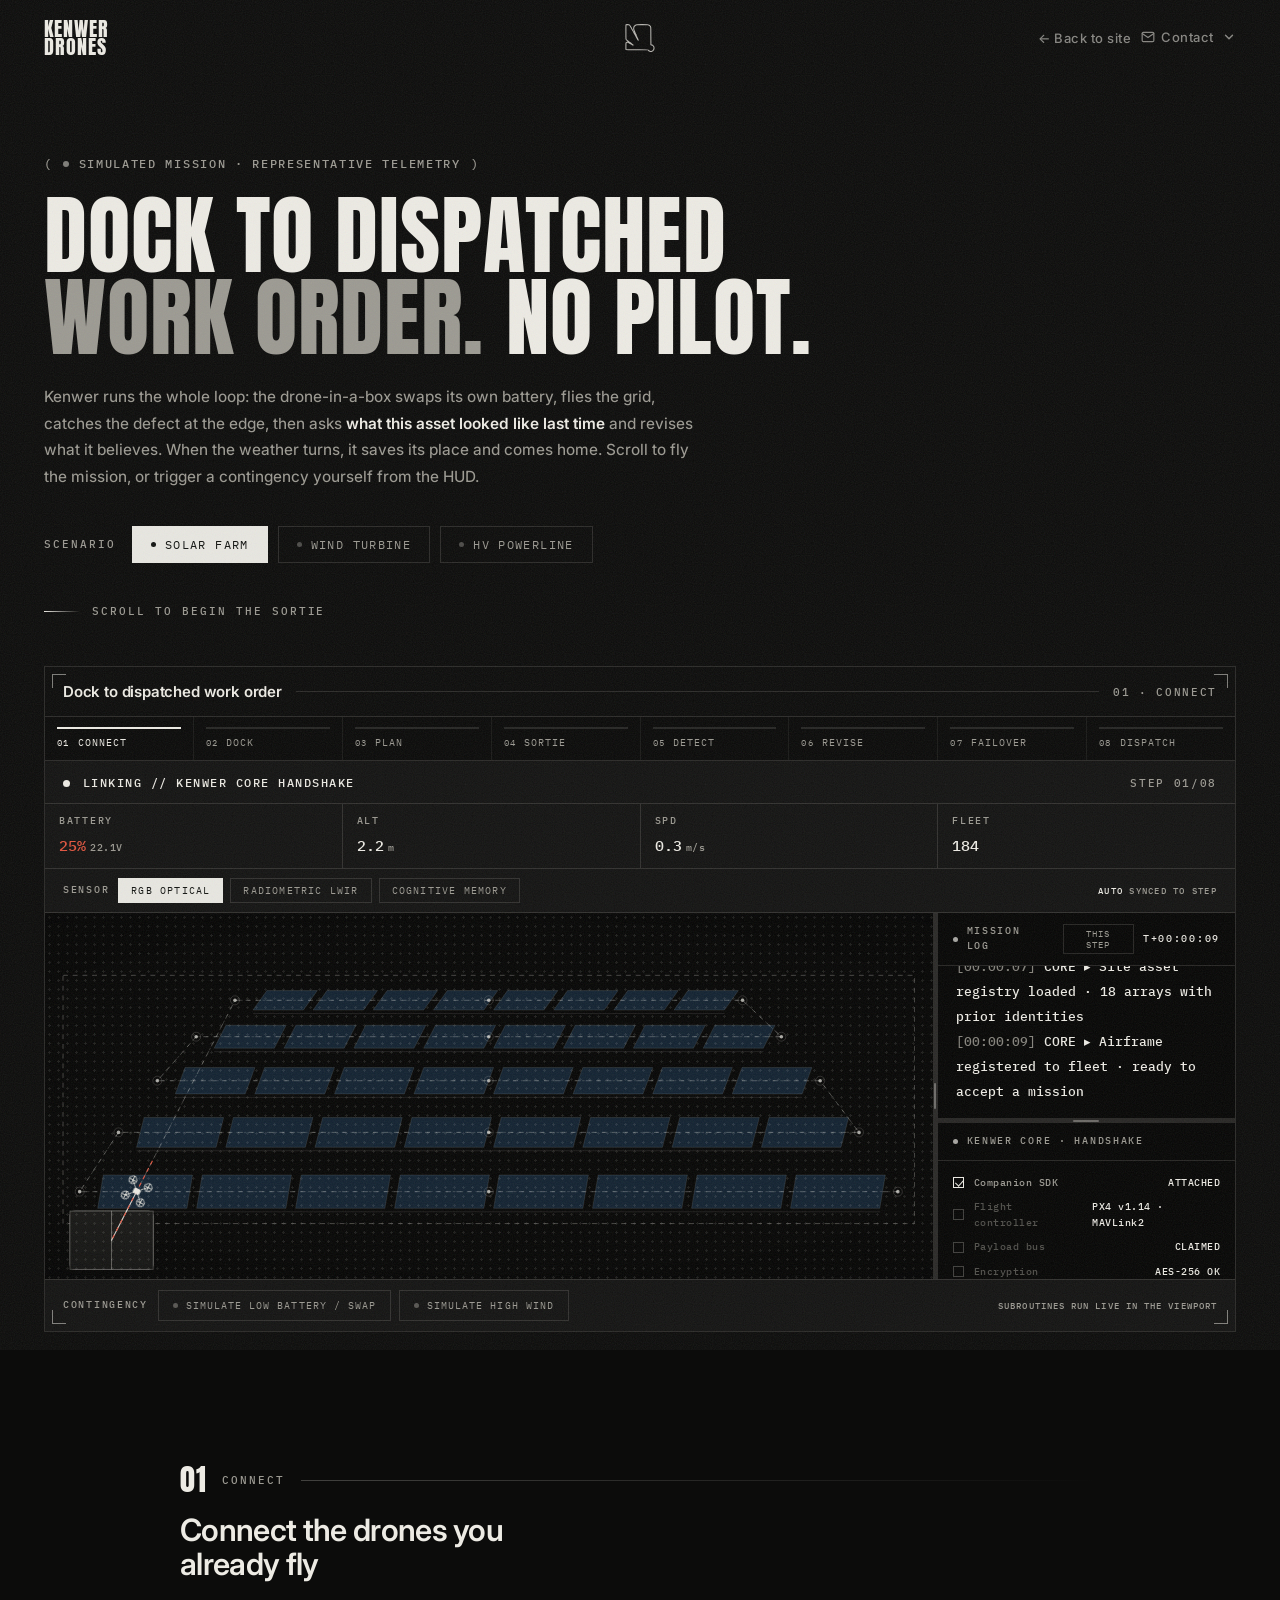
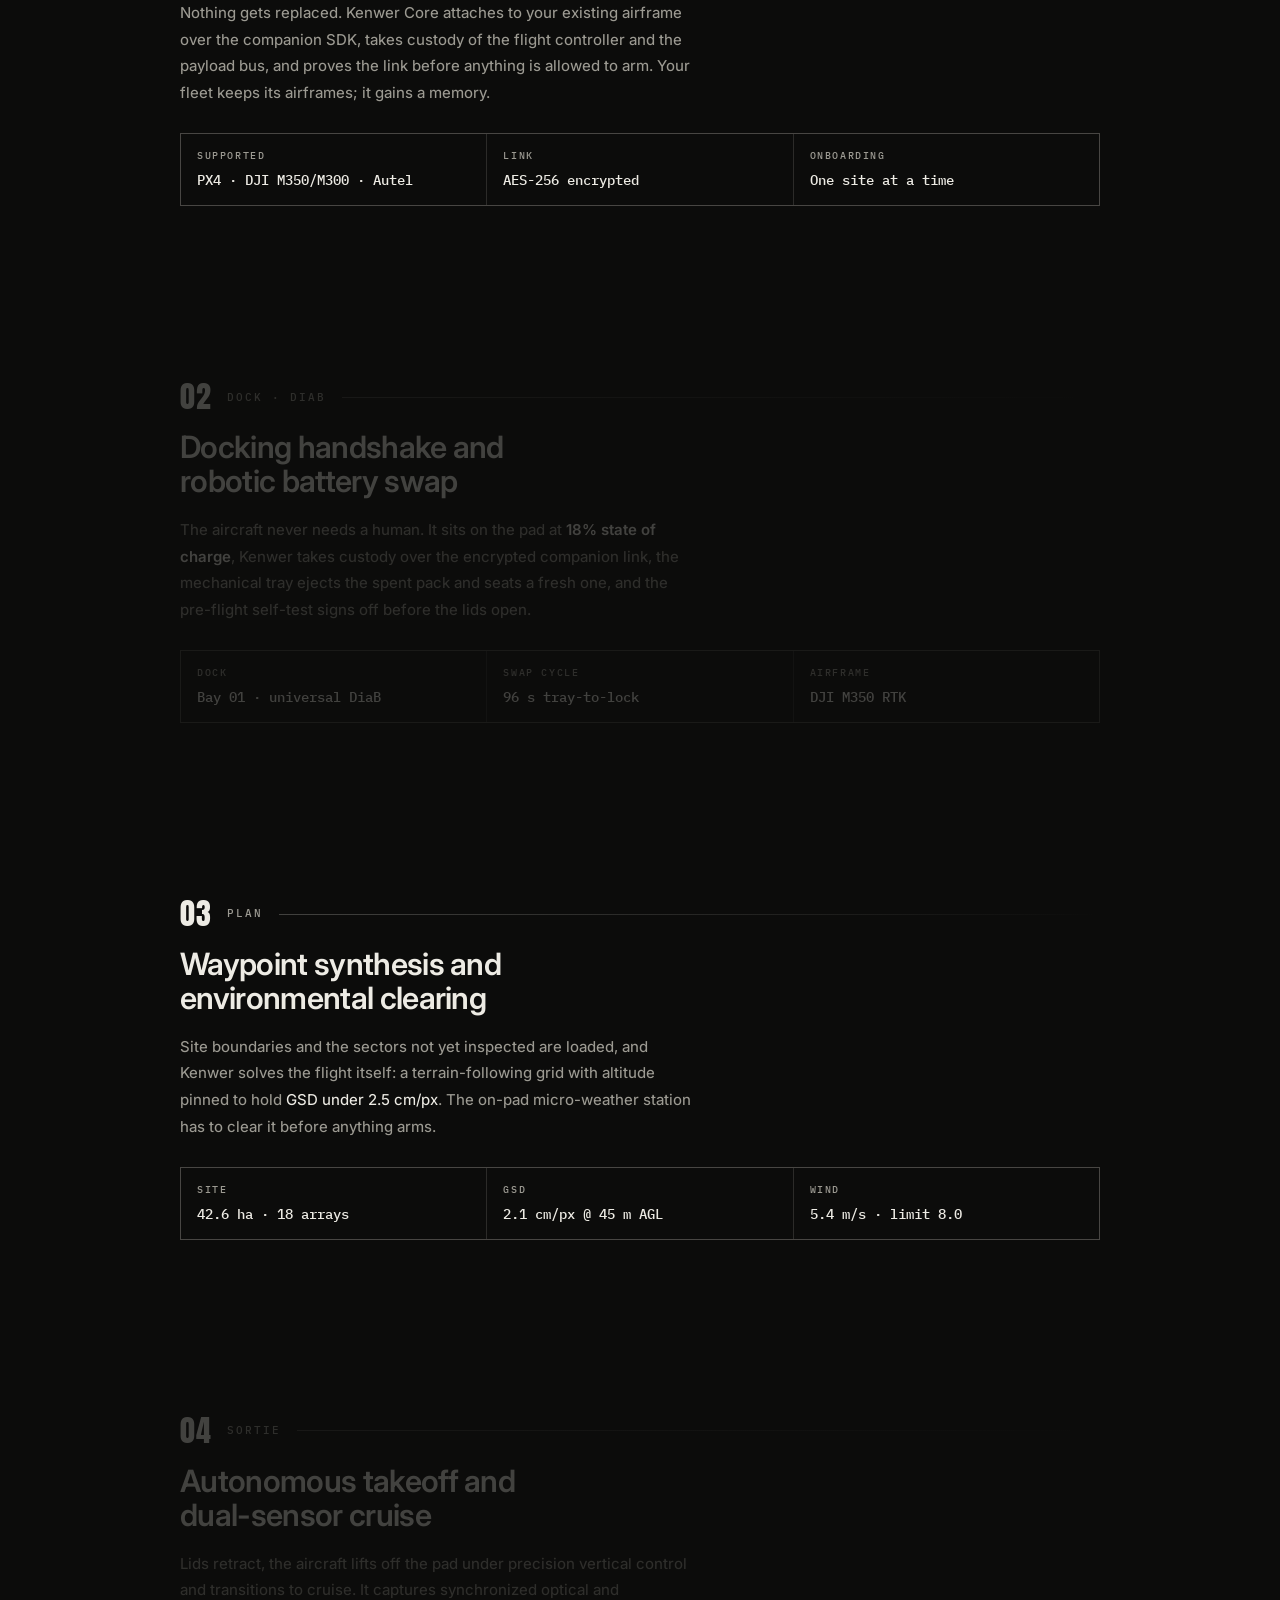
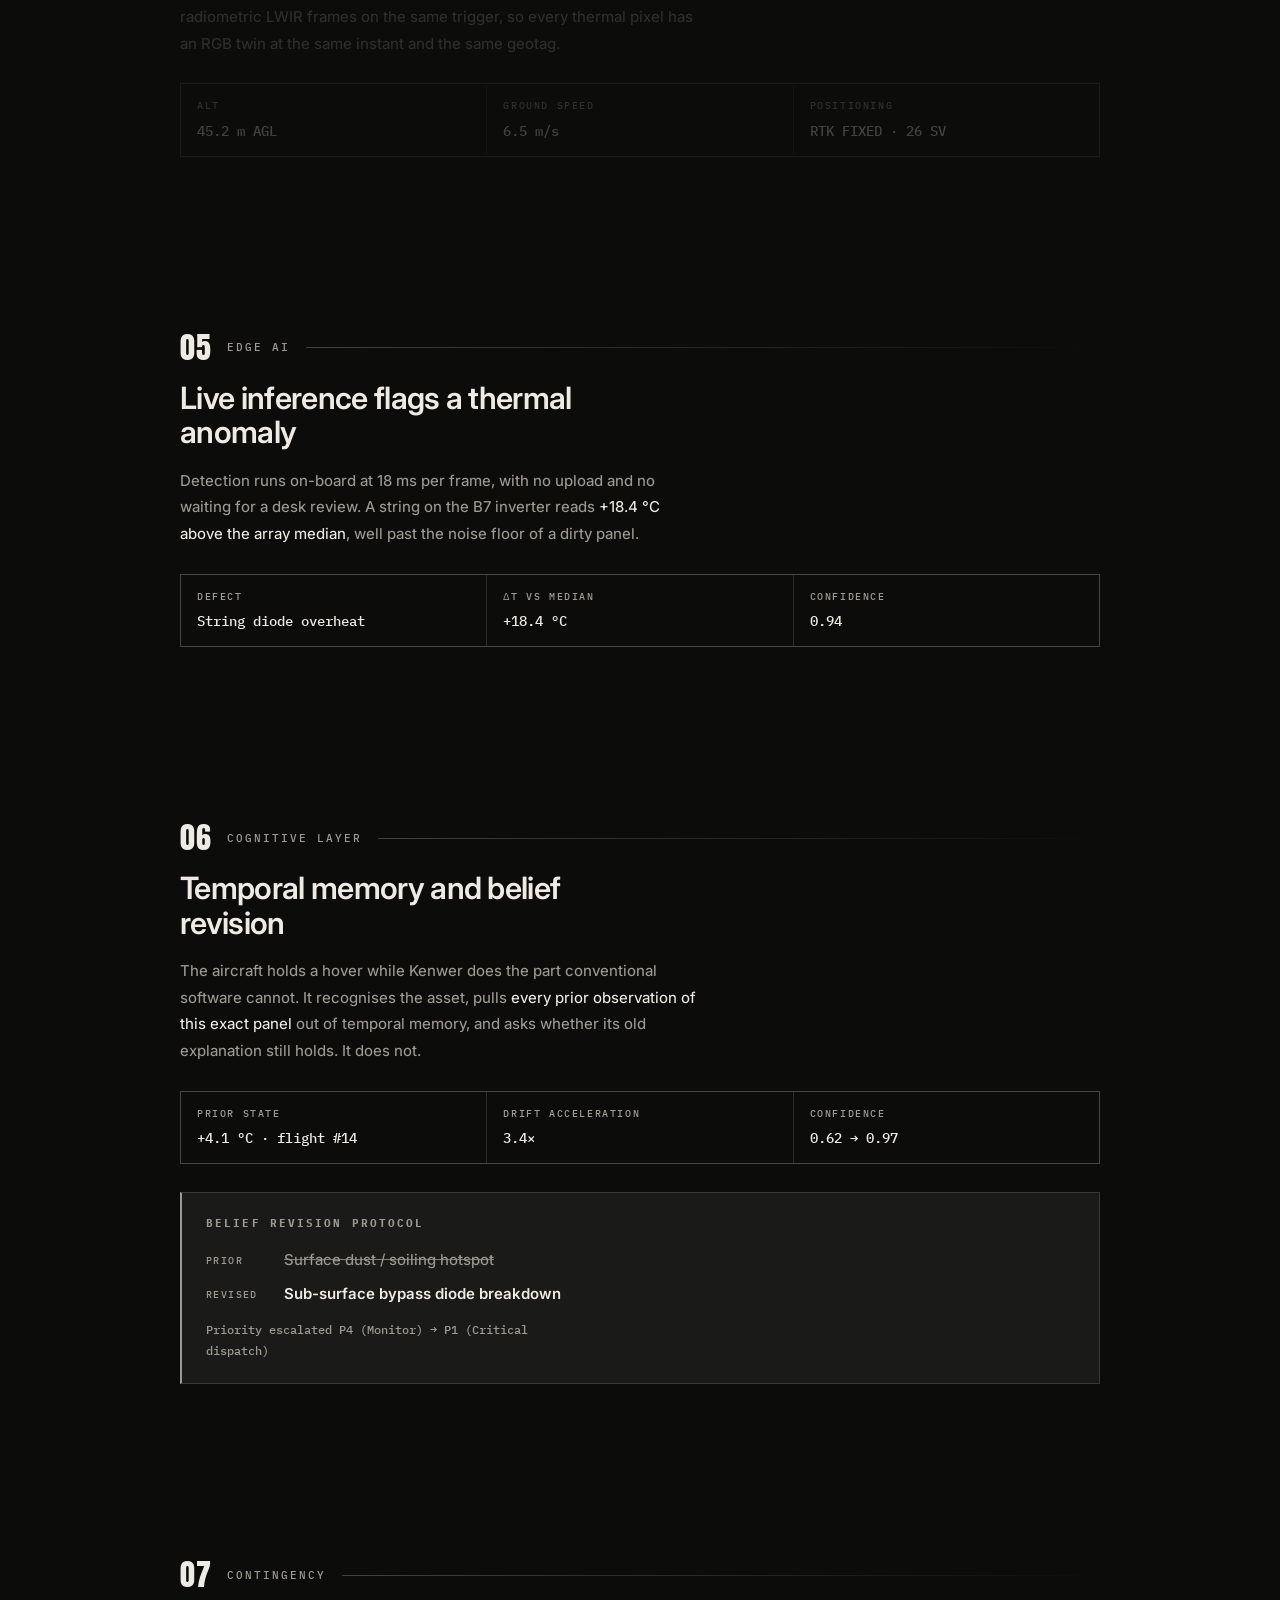
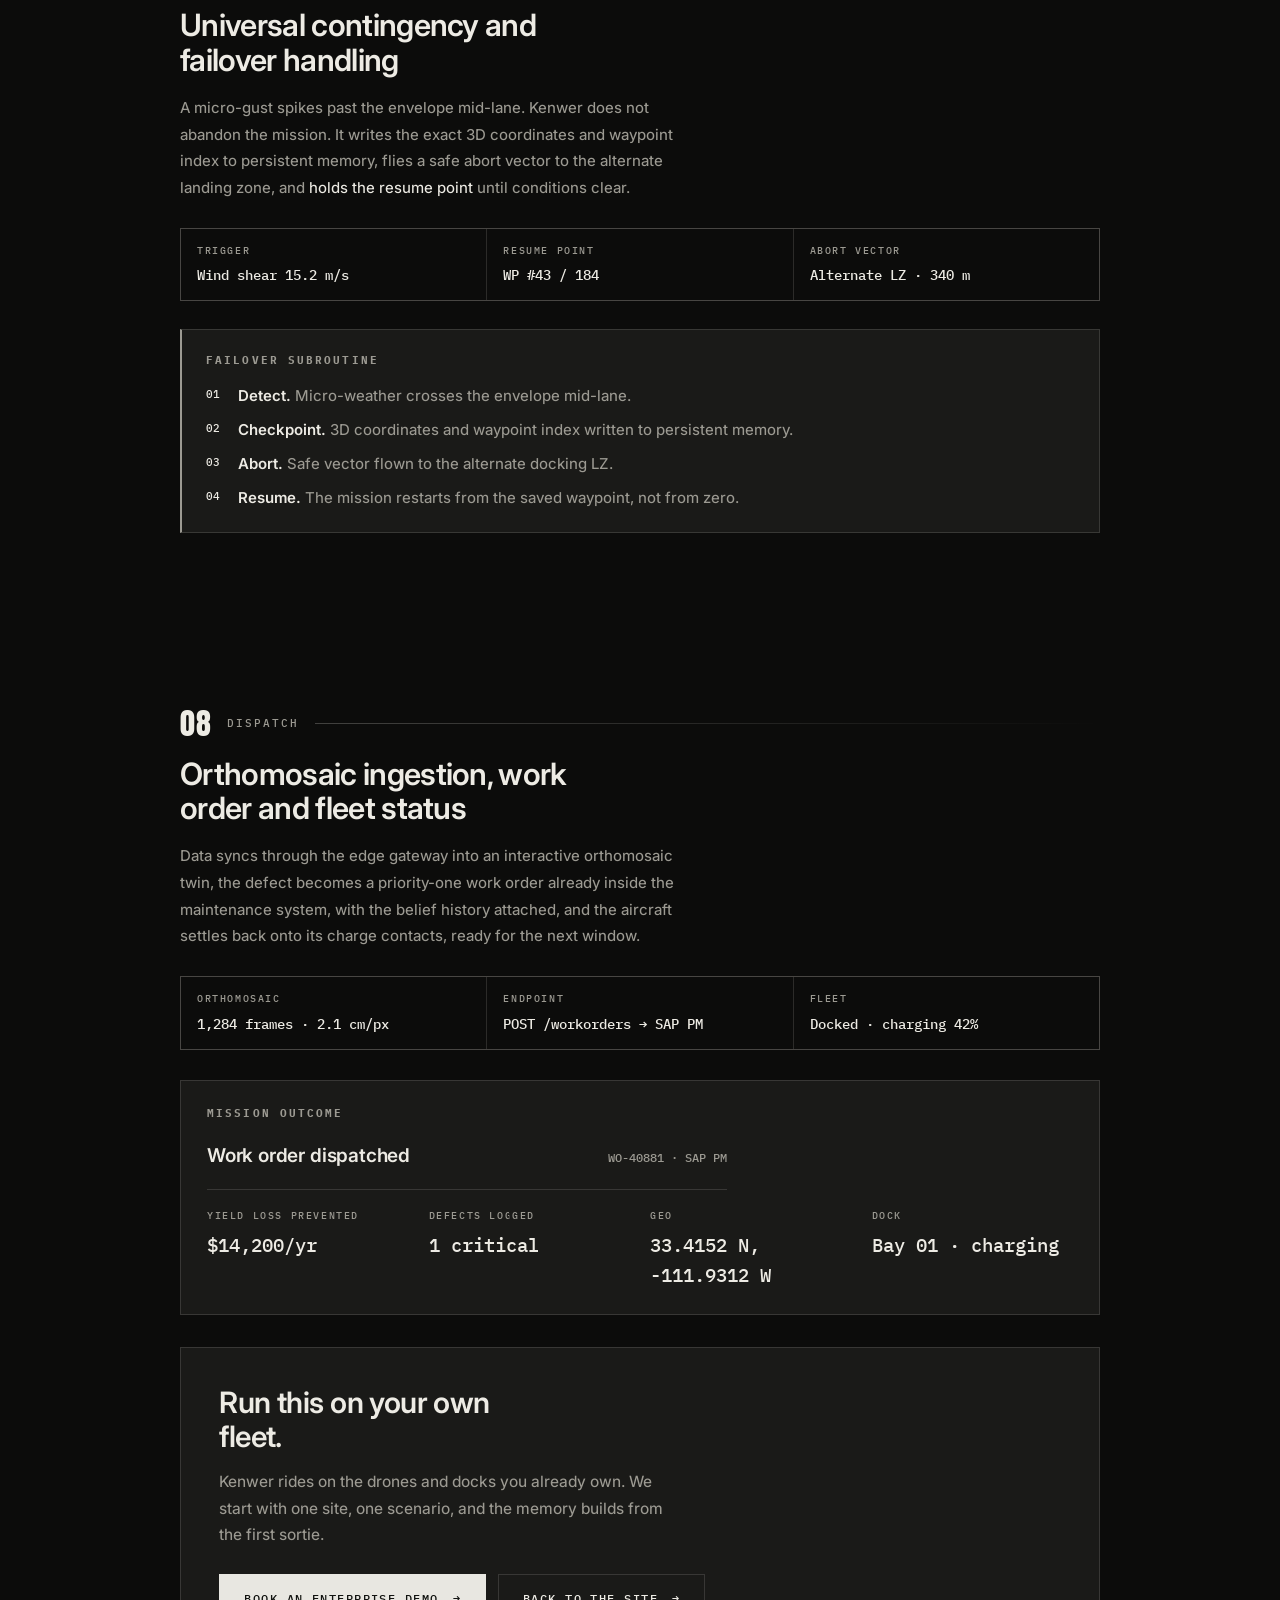
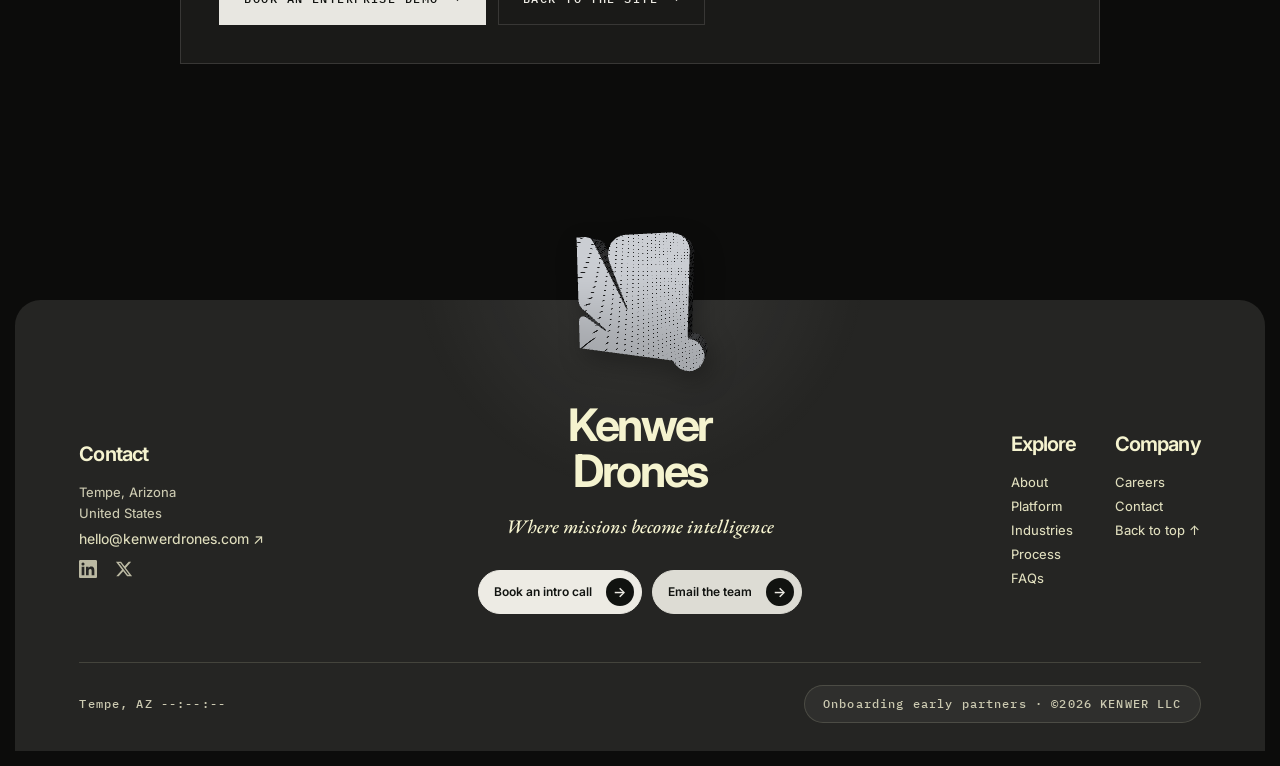
==== mission.html @ 476cf70b "Add scroll-driven mission simulator (v1) Eight-step autonomous lifecycle from drone connection throu" ====
<!DOCTYPE html>
<html lang="en">
<head>
<meta charset="UTF-8">
<meta name="viewport" content="width=device-width, initial-scale=1.0">
<title>Simulated Mission | Kenwer Drones</title>
<meta name="description" content="Fly a full Kenwer mission: drone-in-a-box battery swap, autonomous sortie, edge anomaly detection, belief revision from temporal memory, and contingency divert with mission resume.">
<link rel="canonical" href="https://www.kenwerdrones.com/mission.html">
<link rel="icon" href="/favicon.ico?v=kenwer-black-2" type="image/x-icon">
<link rel="alternate icon" href="/favicon.svg?v=kenwer-black-2" type="image/svg+xml">
<link rel="apple-touch-icon" href="/favicon.png?v=kenwer-black-2">

<meta property="og:type" content="website">
<meta property="og:url" content="https://www.kenwerdrones.com/mission.html">
<meta property="og:title" content="Simulated Mission | Kenwer Drones">
<meta property="og:description" content="Docking station to dispatched work order: a scroll-driven walkthrough of an end-to-end autonomous inspection, including belief revision and contingency failover.">
<meta property="og:image" content="https://www.kenwerdrones.com/kenwer-noir.png">
<meta name="twitter:card" content="summary_large_image">

<link rel="preconnect" href="https://fonts.googleapis.com">
<link rel="preconnect" href="https://fonts.gstatic.com" crossorigin>
<link href="https://fonts.googleapis.com/css2?family=Anton&family=EB+Garamond:wght@400;500;600&family=Inter:wght@400;450;500;600;700&family=IBM+Plex+Mono:wght@400;500&display=swap" rel="stylesheet">
<link rel="stylesheet" href="css/style.css?v=featured-cards-2">
<link rel="stylesheet" href="css/footer-v1.css?v=flight-paths-quad-2">
<link rel="stylesheet" href="css/mission.css?v=sim-10">
</head>
<body class="sim-page">

<div class="grain" aria-hidden="true"></div>

<!-- ================= NAV (same shell as the home page) ================= -->
<nav id="nav">
  <div class="wrap nav-in">
    <a class="brand" href="index.html" aria-label="Kenwer Drones"><span>KENW<span class="o">E</span>R</span><span>Drones</span></a>
    <a class="nav-mark" id="navMark" href="index.html" aria-label="Kenwer">
      <svg viewBox="0 0 200 200"><path d="M 6.4,11.2 C 5.9,11.7 5.9,104.0 6.5,105.2 C 6.7,105.8 6.9,106.5 6.9,106.9 C 6.9,107.8 7.6,109.4 8.5,110.4 C 9.0,110.9 9.3,111.5 9.3,111.6 C 9.3,112.0 14.0,116.7 15.7,117.9 C 16.3,118.4 17.9,119.4 19.1,120.2 C 20.4,121.1 21.8,122.1 22.4,122.6 C 23.3,123.3 23.8,123.7 26.4,125.6 C 26.9,125.9 27.8,126.6 28.5,127.1 C 29.7,128.1 31.4,129.4 32.8,130.4 C 33.3,130.7 34.2,131.4 34.8,131.9 C 37.5,134.0 38.6,134.8 41.0,136.4 C 42.4,137.4 43.8,138.5 44.2,138.9 C 44.5,139.3 45.9,140.3 47.1,141.1 C 48.4,141.9 50.1,143.2 50.9,143.9 C 51.7,144.7 52.8,145.6 53.3,146.0 C 54.3,146.8 54.6,147.3 54.0,147.3 C 53.6,147.3 47.6,144.3 46.7,143.6 C 46.2,143.3 44.1,142.1 41.9,141.0 C 39.8,139.9 37.8,138.8 37.5,138.7 C 37.3,138.4 36.0,137.7 34.7,137.0 C 33.4,136.3 32.2,135.6 31.9,135.4 C 31.7,135.2 29.4,134.0 26.7,132.6 C 24.1,131.3 21.8,130.1 21.6,129.8 C 16.8,125.5 8.6,127.4 6.6,133.3 C 6.0,135.4 5.7,176.9 6.4,177.6 C 6.6,177.8 23.2,177.9 79.0,177.9 C 160.0,177.9 153.4,177.7 154.6,180.1 C 155.7,182.4 162.0,187.5 163.8,187.5 C 164.0,187.5 164.9,187.9 165.8,188.3 C 168.5,189.5 176.2,189.5 178.8,188.3 C 179.8,187.9 180.7,187.5 180.9,187.5 C 181.5,187.5 187.5,183.1 187.5,182.7 C 187.5,182.5 188.0,181.8 188.7,181.1 C 189.4,180.4 189.9,179.7 189.9,179.6 C 189.9,179.4 190.2,178.9 190.5,178.5 C 190.9,178.1 191.8,176.0 192.5,173.7 C 194.6,167.6 194.5,164.2 192.2,159.1 C 191.8,158.3 191.5,157.5 191.5,157.3 C 191.5,157.1 191.2,156.5 190.7,155.9 C 190.3,155.4 189.9,154.8 189.9,154.6 C 189.9,154.4 189.6,154.1 189.3,153.8 C 189.0,153.5 188.6,152.9 188.4,152.4 C 188.2,151.9 187.6,151.2 186.9,150.8 C 186.3,150.4 185.4,149.8 185.0,149.4 C 183.1,147.7 178.6,145.9 175.9,145.9 C 174.1,145.9 173.0,145.6 172.7,144.9 C 172.6,144.7 172.4,119.2 172.3,88.2 C 172.2,42.6 172.1,31.8 171.8,30.8 C 170.7,27.1 170.4,26.1 169.7,24.7 C 169.3,23.9 168.7,22.8 168.3,22.4 C 167.9,21.9 167.5,21.4 167.5,21.2 C 167.5,20.7 163.1,16.3 161.4,15.3 C 159.1,13.7 157.9,13.2 151.5,11.4 C 149.6,10.8 81.7,10.7 80.3,11.3 C 79.8,11.5 78.9,11.7 78.4,11.7 C 76.8,11.7 72.1,13.4 70.3,14.6 C 69.5,15.3 68.2,16.1 67.6,16.6 C 65.8,17.9 64.4,19.2 64.4,19.6 C 64.4,19.8 63.9,20.5 63.3,21.2 C 61.7,22.9 58.8,28.8 58.8,30.3 C 58.8,30.9 58.6,31.8 58.4,32.4 C 57.9,33.7 57.9,40.0 58.4,41.3 C 58.6,41.8 58.8,42.7 58.8,43.4 C 58.8,44.1 59.2,45.2 60.0,46.9 C 60.7,48.3 61.2,49.5 61.2,49.7 C 61.2,49.9 61.6,50.8 62.0,51.7 C 62.5,52.7 62.8,53.6 62.8,53.7 C 62.8,53.9 63.2,54.8 63.6,55.7 C 64.1,56.7 64.4,57.6 64.4,57.7 C 64.4,57.9 65.0,59.1 65.6,60.5 C 66.3,61.9 66.8,63.1 66.8,63.3 C 66.8,63.5 67.4,64.7 68.0,66.1 C 68.7,67.5 69.2,68.7 69.2,68.9 C 69.2,69.0 69.6,69.9 70.0,70.9 C 70.5,71.8 70.8,72.7 70.8,72.9 C 70.8,73.1 71.3,74.3 72.0,75.7 C 72.7,77.1 73.2,78.3 73.2,78.5 C 73.2,78.6 73.6,79.5 74.0,80.5 C 74.5,81.4 74.8,82.3 74.8,82.5 C 74.8,82.6 75.2,83.5 75.6,84.5 C 76.1,85.4 76.4,86.3 76.4,86.5 C 76.4,86.7 76.9,87.9 77.6,89.3 C 78.3,90.6 78.8,91.9 78.8,92.1 C 78.8,92.2 79.3,93.5 80.0,94.9 C 80.7,96.2 81.2,97.5 81.2,97.7 C 81.2,97.8 81.7,99.1 82.4,100.4 C 83.0,101.8 83.7,103.6 84.0,104.5 C 84.3,105.4 85.0,107.2 85.7,108.6 C 86.3,109.9 86.8,111.2 86.8,111.5 C 86.8,111.7 87.1,112.4 87.5,113.2 C 88.2,114.7 88.3,114.8 87.7,114.8 C 87.5,114.8 86.9,113.8 86.2,112.5 C 85.6,111.3 84.9,110.0 84.5,109.6 C 84.2,109.2 83.0,107.2 82.0,105.0 C 80.9,102.9 79.9,101.0 79.7,100.9 C 79.5,100.7 78.8,99.4 78.1,98.1 C 77.4,96.7 76.7,95.4 76.4,95.2 C 76.1,94.9 75.8,94.2 75.6,93.6 C 75.5,93.0 75.2,92.3 74.9,92.1 C 74.7,91.9 74.0,90.6 73.3,89.3 C 72.7,87.9 71.9,86.7 71.7,86.5 C 71.5,86.3 70.4,84.3 69.3,82.1 C 68.2,79.9 67.1,77.9 66.9,77.7 C 66.7,77.5 65.8,75.9 64.9,74.1 C 64.0,72.3 63.1,70.7 62.9,70.5 C 62.7,70.3 61.6,68.3 60.5,66.1 C 59.4,63.9 58.3,61.9 58.1,61.7 C 57.9,61.5 57.2,60.3 56.5,58.9 C 55.9,57.6 55.2,56.3 54.9,56.1 C 54.7,56.0 53.5,53.6 52.1,50.9 C 50.8,48.2 49.5,45.9 49.3,45.7 C 49.1,45.5 48.6,44.6 48.1,43.7 C 47.7,42.8 47.2,41.9 47.0,41.8 C 46.7,41.6 45.5,39.2 44.1,36.5 C 42.8,33.8 41.5,31.5 41.3,31.3 C 41.1,31.1 40.6,30.3 40.2,29.3 C 39.7,28.4 39.2,27.5 39.0,27.3 C 38.7,27.2 38.0,25.9 37.4,24.5 C 36.7,23.2 36.0,21.9 35.8,21.8 C 35.5,21.6 34.8,20.3 34.2,19.0 C 32.3,15.1 29.7,13.0 25.1,11.4 C 23.1,10.7 7.0,10.5 6.4,11.2"/></svg>
    </a>
    <div class="nav-right">
      <a class="contact-nav-link" href="index.html">← Back to site</a>
      <div class="contact-drop" id="contactDrop">
        <button class="contact-nav-link" id="contactToggle" aria-expanded="false" aria-haspopup="true"><svg xmlns="http://www.w3.org/2000/svg" viewBox="0 0 24 24" fill="none" stroke="currentColor" stroke-width="2" stroke-linecap="round" stroke-linejoin="round"><path d="M4 4h16c1.1 0 2 .9 2 2v12c0 1.1-.9 2-2 2H4c-1.1 0-2-.9-2-2V6c0-1.1.9-2 2-2z"/><polyline points="22,6 12,13 2,6"/></svg>Contact<svg class="contact-chevron" xmlns="http://www.w3.org/2000/svg" width="10" height="10" viewBox="0 0 24 24" fill="none" stroke="currentColor" stroke-width="2.5" stroke-linecap="round" stroke-linejoin="round"><polyline points="6 9 12 15 18 9"/></svg></button>
        <div class="contact-menu" id="contactMenu" aria-hidden="true">
          <a href="https://www.linkedin.com/company/kenwer-drones/" target="_blank" rel="noopener"><svg xmlns="http://www.w3.org/2000/svg" width="16" height="16" viewBox="0 0 24 24" fill="currentColor"><path d="M20.447 20.452h-3.554v-5.569c0-1.328-.027-3.037-1.852-3.037-1.853 0-2.136 1.445-2.136 2.939v5.667H9.351V9h3.414v1.561h.046c.477-.9 1.637-1.85 3.37-1.85 3.601 0 4.267 2.37 4.267 5.455v6.286zM5.337 7.433a2.062 2.062 0 01-2.063-2.065 2.064 2.064 0 112.063 2.065zm1.782 13.019H3.555V9h3.564v11.452zM22.225 0H1.771C.792 0 0 .774 0 1.729v20.542C0 23.227.792 24 1.771 24h20.451C23.2 24 24 23.227 24 22.271V1.729C24 .774 23.2 0 22.222 0h.003z"/></svg>LinkedIn</a>
          <a href="https://x.com/KenwerDrones" target="_blank" rel="noopener"><svg xmlns="http://www.w3.org/2000/svg" width="16" height="16" viewBox="0 0 24 24" fill="currentColor"><path d="M18.244 2.25h3.308l-7.227 8.26 8.502 11.24H16.17l-5.214-6.817L4.99 21.75H1.68l7.73-8.835L1.254 2.25H8.08l4.713 6.231zm-1.161 17.52h1.833L7.084 4.126H5.117z"/></svg>X</a>
          <a href="mailto:hello@kenwerdrones.com"><svg xmlns="http://www.w3.org/2000/svg" width="16" height="16" viewBox="0 0 24 24" fill="none" stroke="currentColor" stroke-width="2" stroke-linecap="round" stroke-linejoin="round"><path d="M4 4h16c1.1 0 2 .9 2 2v12c0 1.1-.9 2-2 2H4c-1.1 0-2-.9-2-2V6c0-1.1.9-2 2-2z"/><polyline points="22,6 12,13 2,6"/></svg>Email us</a>
        </div>
      </div>
    </div>
  </div>
</nav>

<main>

  <!-- ================= HERO ================= -->
  <header class="mhero sec-dark" id="top">
    <div class="wrap">
      <p class="plabel"><i aria-hidden="true"></i> Simulated mission · representative telemetry</p>
      <h1 class="disp">Dock to dispatched<br><em>work order.</em> No pilot.</h1>
      <p class="lede">
        Kenwer runs the whole loop: the drone-in-a-box swaps its own battery, flies the grid, catches the
        defect at the edge, then asks <strong>what this asset looked like last time</strong> and revises what
        it believes. When the weather turns, it saves its place and comes home. Scroll to fly the mission,
        or trigger a contingency yourself from the HUD.
      </p>

      <div class="scenarios" role="group" aria-label="Choose an inspection scenario">
        <span class="lbl">Scenario</span>
        <button class="pill" type="button" data-scenario="solar" aria-pressed="true"><i aria-hidden="true"></i>Solar Farm</button>
        <button class="pill" type="button" data-scenario="wind" aria-pressed="false"><i aria-hidden="true"></i>Wind Turbine</button>
        <button class="pill" type="button" data-scenario="powerline" aria-pressed="false"><i aria-hidden="true"></i>HV Powerline</button>
      </div>

      <p class="scroll-cue"><span aria-hidden="true"></span> Scroll to begin the sortie</p>
    </div>
  </header>

  <!-- ================= SIMULATION ================= -->
  <section class="sim sec-dark" id="sim" aria-label="Mission simulation">
    <div class="wrap sim-grid">

      <!-- The simulation window: pinned to the top while the narrative scrolls under it. -->
      <div class="stage">
        <div class="hud" id="hud" data-tone="link">

          <div class="hud-title">
            <span class="ht-name">Dock to dispatched work order</span>
            <span class="ht-sep" aria-hidden="true"></span>
            <span class="ht-step" id="hudStepName">01 · Connect</span>
          </div>

          <span class="bracket tl" aria-hidden="true"></span>
          <span class="bracket tr" aria-hidden="true"></span>
          <span class="bracket bl" aria-hidden="true"></span>
          <span class="bracket br" aria-hidden="true"></span>

          <nav class="spine" id="spine" aria-label="Mission stages"></nav>

          <div class="hud-top">
            <div class="status-row">
              <span class="status-dot" aria-hidden="true"></span>
              <span class="status-txt" id="hudStatus" role="status" aria-live="polite">STANDBY // AWAITING LINK</span>
              <span class="step-count" id="stepCount">STEP 01/08</span>
            </div>

            <dl class="telemetry" id="telemetry">
              <div class="tele" data-cell="batt"><dt>Battery</dt><dd><span data-tele="batt">0</span>%<small data-note="batt">·</small></dd></div>
              <div class="tele"><dt>Alt</dt><dd><span data-tele="alt">0.0</span><small>m</small></dd></div>
              <div class="tele" data-cell="spd"><dt>Spd</dt><dd><span data-tele="spd">0.0</span><small data-note="spd">m/s</small></dd></div>
              <div class="tele" data-slot="a" hidden><dt data-label="a">·</dt><dd><span data-tele="a">·</span></dd></div>
            </dl>

            <div class="sensor-row" role="group" aria-label="Sensor mode">
              <span class="lbl">Sensor</span>
              <button class="mode" type="button" data-mode="rgb" aria-pressed="false">RGB Optical</button>
              <button class="mode" type="button" data-mode="thermal" aria-pressed="false">Radiometric LWIR</button>
              <button class="mode" type="button" data-mode="memory" aria-pressed="false">Cognitive Memory</button>
              <span class="srcstate" id="srcState"><b>AUTO</b> <span id="srcNote">synced to step</span></span>
            </div>
          </div>

          <div class="hud-body">
          <div class="hud-view">
            <div class="scene-wrap" id="sceneWrap">

              <!-- "meet" (not "slice") so the dock pad and the outer array rows
                   are never cropped on wide, short viewports. -->
              <svg class="scene" id="scene" viewBox="0 0 1280 520" preserveAspectRatio="xMidYMid meet" aria-hidden="true">
                <defs>
                  <linearGradient id="sweepGrad" x1="0" y1="0" x2="0" y2="1">
                    <stop offset="0" stop-color="#EDEBE4" stop-opacity="0"/>
                    <stop offset=".5" stop-color="#EDEBE4" stop-opacity=".16"/>
                    <stop offset="1" stop-color="#EDEBE4" stop-opacity="0"/>
                  </linearGradient>
                </defs>
                <!-- geometry, dock, grid, flight and drone layers injected by mission.js -->
              </svg>

              <div class="instruments" aria-hidden="true">
                <svg class="reticle" viewBox="0 0 1280 520" preserveAspectRatio="xMidYMid meet">
                  <line x1="640" y1="236" x2="640" y2="252"/>
                  <line x1="640" y1="268" x2="640" y2="284"/>
                  <line x1="604" y1="260" x2="620" y2="260"/>
                  <line x1="660" y1="260" x2="676" y2="260"/>
                  <circle cx="640" cy="260" r="44"/>
                </svg>

                <div class="horizon">
                  <div class="heading"><div class="heading-tape" id="headingTape"></div></div>
                  <div class="horizon-box">
                    <div class="horizon-ball" id="horizonBall"></div>
                    <span class="fix"></span>
                  </div>
                </div>

                <svg class="radar" viewBox="0 0 100 100">
                  <circle class="rim" cx="50" cy="50" r="47"/>
                  <circle class="ring" cx="50" cy="50" r="32"/>
                  <circle class="ring" cx="50" cy="50" r="17"/>
                  <line class="cross" x1="3" y1="50" x2="97" y2="50"/>
                  <line class="cross" x1="50" y1="3" x2="50" y2="97"/>
                  <g class="sweep-arm">
                    <line x1="50" y1="50" x2="50" y2="3" stroke="#EDEBE4" stroke-width="1" opacity=".55"/>
                  </g>
                  <g id="radarBlips"></g>
                  <circle class="blip self" cx="50" cy="50" r="2.2"/>
                </svg>
              </div>

              <div class="overlays" id="overlays">
                <div class="cog-wash" aria-hidden="true"></div>
                <svg class="memory-link" id="memoryLink" aria-hidden="true"><line x1="0" y1="0" x2="0" y2="0"/></svg>

                <div class="anom ghost" id="anomGhost" aria-hidden="true">
                  <span class="tagline" id="ghostTag">T-30 DAYS</span>
                  <span class="subline" id="ghostSub">archived</span>
                </div>

                <div class="anom" id="anomLive" aria-hidden="true">
                  <span class="tagline" id="liveTag">ANOMALY</span>
                  <span class="subline" id="liveSub">analysing</span>
                </div>

                <div class="card memory-card" id="memoryCard">
                  <h4><i aria-hidden="true"></i> <span id="memTitle">Cognitive Identity · Temporal Memory</span></h4>
                  <div class="mrow past">
                    <div class="k"><span id="memPastK">Prior</span><b id="memPastV">·</b></div>
                    <div class="bar"><i id="memPastBar"></i></div>
                  </div>
                  <div class="mrow crit">
                    <div class="k"><span id="memNowK">Current</span><b id="memNowV">·</b></div>
                    <div class="bar"><i id="memNowBar"></i></div>
                  </div>
                  <div class="mrow">
                    <div class="k"><span>Belief confidence</span><b id="memConfV">·</b></div>
                    <div class="bar"><i id="memConfBar"></i></div>
                  </div>
                </div>

                <div class="card result-card" id="resultCard">
                  <div class="result-head">
                    <h4><i aria-hidden="true"></i> <span id="resultTitle">Work order dispatched</span></h4>
                    <span class="wo" id="resultWO">·</span>
                  </div>
                  <dl class="result-metrics" id="resultMetrics"></dl>
                </div>

                <div class="alert" id="alertBox" role="alert">
                  <h4 id="alertTitle">Contingency</h4>
                  <p id="alertBody">·</p>
                  <p class="resume" id="alertResume">·</p>
                </div>
              </div>
            </div>
          </div>

          <div class="rsz rsz-x" id="rszRail" role="separator" aria-orientation="vertical"
               tabindex="0" aria-label="Resize the mission log and dock panels"></div>

          <aside class="hud-rail" id="hudRail">
            <section class="rail-panel panel-log">
              <header class="rail-head">
                <i aria-hidden="true"></i> Mission log
                <button class="log-filter" type="button" id="logFilter" aria-pressed="false"
                        title="Show only the current step">This step</button>
                <span class="rt" id="termClock">T+00:00:00</span>
              </header>
              <div class="term-body" id="termBody" role="log" aria-live="polite" aria-label="Mission log"></div>
            </section>

            <div class="rsz rsz-y" id="rszLog" role="separator" aria-orientation="horizontal"
                 tabindex="0" aria-label="Resize the mission log"></div>

            <section class="rail-panel panel-dock">
              <header class="rail-head">
                <i aria-hidden="true"></i> <span id="dockTitle">Dock bay</span>
              </header>
              <div class="checks" id="dockChecks"></div>
            </section>
          </aside>
          </div>

          <div class="hud-controls">
            <span class="lbl">Contingency</span>
            <button class="ctl batt" type="button" id="ctlBattery"><i aria-hidden="true"></i>Simulate low battery / swap</button>
            <button class="ctl wind" type="button" id="ctlWind"><i aria-hidden="true"></i>Simulate high wind</button>
            <span class="hint" id="ctlHint">Subroutines run live in the viewport</span>
          </div>

        </div>
      </div>

      <!-- Narrative, below the window. Scrolling this is what drives the simulation. -->
      <div class="narrative" id="narrative">
        <noscript>
          <article class="step is-active">
            <h2>Mission walkthrough</h2>
            <p>
              This simulator runs on JavaScript. The seven-step autonomous lifecycle it animates is:
              <strong>01</strong> docking-station handshake and robotic battery swap;
              <strong>02</strong> waypoint synthesis with micro-weather and airspace clearing;
              <strong>03</strong> precision takeoff and RTK-locked cruise sortie;
              <strong>04</strong> on-board edge inference flagging a thermal anomaly;
              <strong>05</strong> the Cognitive Identity Layer querying temporal memory and revising its
              diagnosis; <strong>06</strong> autonomous contingency handling, a wind-shear divert with the
              resume point written to persistent memory; and <strong>07</strong> orthomosaic ingestion, ERP
              work-order dispatch, and the drone back on charge contacts.
            </p>
          </article>
        </noscript>
      </div>
    </div>
  </section>
</main>

<!-- ================= FOOTER (same as the home page) ================= -->
<footer class="sec-dark footer">
  <div class="footer-panel">
    <div class="footer-flow" id="footerFlow" aria-label="Decorative animated flight path. Click and drag the line to reshape it.">
      <svg viewBox="0 0 1400 110" preserveAspectRatio="none" id="flowSvg">
        <path class="flow-hit" id="fp1-hit" data-path="fp1" tabindex="0" role="slider" aria-label="Drag flight path"></path>
        <path class="flow-path" id="fp1"></path>
        <g class="flow-drone flow-quad" id="fd2" aria-hidden="true">
          <line class="fq-arm" x1="-8" y1="-8" x2="8" y2="8"/>
          <line class="fq-arm" x1="8" y1="-8" x2="-8" y2="8"/>
          <circle class="fq-rotor" cx="-8" cy="-8" r="3"/>
          <circle class="fq-rotor" cx="8" cy="-8" r="3"/>
          <circle class="fq-rotor" cx="-8" cy="8" r="3"/>
          <circle class="fq-rotor" cx="8" cy="8" r="3"/>
          <circle class="fq-hub" r="2.4"/>
        </g>
      </svg>
    </div>

    <div class="footer-emblem">
      <canvas class="footer-model" width="200" height="200" tabindex="0" role="img" aria-label="Interactive 3D Kenwer logo. Drag or use arrow keys to rotate. Space pauses rotation. Escape resets."></canvas>
    </div>

    <div class="footer-center">
      <h2 class="footer-word">Kenwer<br>Drones</h2>
      <p class="footer-tag">Where missions become intelligence</p>
      <div class="footer-cta">
        <a class="foot-pill" href="https://cal.com/kenwer-drones/30min" id="footCallBtn" rel="noopener">Book an intro call <span class="pill-arrow" aria-hidden="true">→</span></a>
        <a class="foot-pill ghost" href="mailto:hello@kenwerdrones.com">Email the team <span class="pill-arrow" aria-hidden="true">→</span></a>
      </div>
    </div>

      <div class="footer-col footer-contact">
        <h3>Contact</h3>
        <p>Tempe, Arizona<br>United States</p>
        <a class="fb-email" href="mailto:hello@kenwerdrones.com">hello@kenwerdrones.com <span aria-hidden="true">↗</span></a>
        <div class="fb-social">
          <a href="https://www.linkedin.com/company/kenwer-drones/" target="_blank" rel="noopener noreferrer" aria-label="Kenwer Drones on LinkedIn">
            <svg xmlns="http://www.w3.org/2000/svg" width="18" height="18" viewBox="0 0 24 24" fill="currentColor"><path d="M20.447 20.452h-3.554v-5.569c0-1.328-.027-3.037-1.852-3.037-1.853 0-2.136 1.445-2.136 2.939v5.667H9.351V9h3.414v1.561h.046c.477-.9 1.637-1.85 3.37-1.85 3.601 0 4.267 2.37 4.267 5.455v6.286zM5.337 7.433a2.062 2.062 0 01-2.063-2.065 2.064 2.064 0 112.063 2.065zm1.782 13.019H3.555V9h3.564v11.452zM22.225 0H1.771C.792 0 0 .774 0 1.729v20.542C0 23.227.792 24 1.771 24h20.451C23.2 24 24 23.227 24 22.271V1.729C24 .774 23.2 0 22.222 0h.003z"/></svg>
          </a>
          <a href="https://x.com/KenwerDrones" target="_blank" rel="noopener noreferrer" aria-label="Kenwer Drones on X (Twitter)">
            <svg xmlns="http://www.w3.org/2000/svg" width="18" height="18" viewBox="0 0 24 24" fill="currentColor"><path d="M18.244 2.25h3.308l-7.227 8.26 8.502 11.24H16.17l-5.214-6.817L4.99 21.75H1.68l7.73-8.835L1.254 2.25H8.08l4.713 6.231zm-1.161 17.52h1.833L7.084 4.126H5.117z"/></svg>
          </a>
        </div>
      </div>

      <div class="footer-nav" role="navigation" aria-label="Footer navigation">
        <div class="footer-col">
          <h3>Explore</h3>
          <a href="index.html#gap">About</a>
          <a href="index.html#platform">Platform</a>
          <a href="index.html#deploy">Industries</a>
          <a href="index.html#journey">Process</a>
          <a href="index.html#faq">FAQs</a>
        </div>
        <div class="footer-col">
          <h3>Company</h3>
          <a href="index.html#careers">Careers</a>
          <a href="mailto:hello@kenwerdrones.com">Contact</a>
          <a href="#top">Back to top ↑</a>
        </div>
      </div>

    <div class="footer-base">
      <span class="foot-status"><span id="clock">Tempe, AZ --:--:--</span> <span class="muted" id="clockDate"></span></span>
      <span class="foot-legal muted">Onboarding early partners · ©2026 KENWER LLC</span>
    </div>
  </div>
</footer>

<script src="js/script.js?v=footer-flow-1"></script>
<script src="js/footer-model-v3.js?v=slow-revolution-1"></script>
<script src="js/mission.js?v=sim-10"></script>
</body>
</html>
---- css/style.css ----
:root{
  --black:#0C0C0B;
  --black-2:#141412;
  --raise:#1A1A18;
  --beige:#E8E7E1;
  --beige-2:#DDDCD4;
  --ink:#111310;
  --line-d:rgba(237,235,228,.14);
  --line-dot-d:rgba(237,235,228,.22);
  --line-l:rgba(17,19,16,.16);
  --tx-d:#EDEBE4;
  --mut-d:#9C9A92;
  --tx-l:#111310;
  --mut-l:#57564F;
  --ease:cubic-bezier(.22,.61,.24,1);

  /* ---- semantic, theme-aware tokens (dark theme = default) ---- */
  --bg:#0C0C0B;          /* page / dark-section background */
  --bg-raise:#1A1A18;    /* raised dark-section background */
  --panel:#E8E7E1;       /* the light "beige" panel/section surface */
  --panel-2:#DDDCD4;
  --on-bg:#EDEBE4;       /* text on --bg */
  --on-bg-mut:#9C9A92;
  --on-panel:#111310;    /* text on --panel */
  --on-panel-mut:#57564F;
  --line:rgba(237,235,228,.14);
  --line-dot:rgba(237,235,228,.22);
  --line-on-panel:rgba(17,19,16,.16);
  --ink-rgb:237,235,228; /* particle / canvas ink (light on dark) */
  --hero-vignette:var(--hero-vignette);
  color-scheme:dark;
}
/* legacy token names resolve through the semantic layer so existing
   references (var(--black), var(--tx-d), etc.) all work */
:root{
  --black:var(--bg);
  --raise:var(--bg-raise);
  --beige:var(--panel);
  --beige-2:var(--panel-2);
  --ink:var(--on-panel);
  --tx-d:var(--on-bg);
  --mut-d:var(--on-bg-mut);
  --tx-l:var(--on-panel);
  --mut-l:var(--on-panel-mut);
  --line-d:var(--line);
  --line-dot-d:var(--line-dot);
  --line-l:var(--line-on-panel);
}
*{margin:0;padding:0;box-sizing:border-box}
html{scroll-behavior:smooth}
body{
  background:var(--black);color:var(--tx-d);
  font-family:'Inter',-apple-system,sans-serif;font-weight:450;line-height:1.55;
  -webkit-font-smoothing:antialiased;overflow-x:hidden;
}
::selection{background:rgba(237,235,228,.25)}
a{color:inherit;text-decoration:none}
button{font-family:inherit;cursor:pointer;background:none;border:0;color:inherit;font-size:inherit}
:focus-visible{outline:2px solid currentColor;outline-offset:3px}
.wrap{max-width:1420px;margin:0 auto;padding:0 44px}
@media(max-width:700px){.wrap{padding:0 20px}}
.disp{font-family:'Anton','Arial Narrow','Impact','Helvetica Neue',sans-serif;font-weight:400;text-transform:uppercase;letter-spacing:.012em;line-height:.94;font-stretch:condensed}
html.fontfallback .disp{font-family:-apple-system,BlinkMacSystemFont,'Helvetica Neue',Arial,sans-serif;font-weight:800;letter-spacing:-.035em}
.mono{font-family:'IBM Plex Mono',monospace;letter-spacing:.08em}
.plabel{font-family:'IBM Plex Mono',monospace;font-size:12px;letter-spacing:.14em;text-transform:uppercase}
.plabel::before{content:"( "}.plabel::after{content:" )"}
.dot-label{display:flex;align-items:center;gap:12px;font-size:17px;font-weight:500}
.dot-label i{width:11px;height:11px;border-radius:50%;background:currentColor;opacity:.55;flex:0 0 auto}

/* ---------- grain ---------- */
.grain{
  position:fixed;inset:-50%;width:200%;height:200%;pointer-events:none;z-index:210;opacity:.09;
  background-image:url("data:image/svg+xml,%3Csvg xmlns='http://www.w3.org/2000/svg' width='240' height='240'%3E%3Cfilter id='n'%3E%3CfeTurbulence type='fractalNoise' baseFrequency='0.9' numOctaves='2' stitchTiles='stitch'/%3E%3C/filter%3E%3Crect width='100%25' height='100%25' filter='url(%23n)'/%3E%3C/svg%3E");
  animation:grain 7s steps(8) infinite;
}
@keyframes grain{
  0%,100%{transform:translate(0,0)}12%{transform:translate(-2%,1%)}25%{transform:translate(1%,-2%)}
  37%{transform:translate(-1%,2%)}50%{transform:translate(2%,1%)}62%{transform:translate(-2%,-1%)}
  75%{transform:translate(1%,2%)}87%{transform:translate(2%,-2%)}
}

/* ---------- reveal ---------- */
.rv{opacity:0;transform:translateY(20px);transition:opacity .9s var(--ease),transform .9s var(--ease)}
.rv.in{opacity:1;transform:none}
.rv-d1{transition-delay:.08s}.rv-d2{transition-delay:.16s}.rv-d3{transition-delay:.24s}
.split-line{display:block;overflow:hidden}
.split-line span{display:block;transform:translateY(110%);transition:transform 1.1s var(--ease)}
.split-in .split-line span{transform:none}
.split-line:nth-child(2) span{transition-delay:.1s}
.split-line:nth-child(3) span{transition-delay:.2s}

/* ---------- nav ---------- */
nav{
  position:fixed;inset:0 0 auto 0;z-index:120;mix-blend-mode:normal;
  color:var(--tx-d);                                   /* light lettering over dark sections */
  transition:background .5s,color .45s var(--ease);
}
nav.ink{color:var(--tx-l)}                             /* dark lettering over light sections */
nav.scrolled{background:var(--hero-vignette);backdrop-filter:blur(10px);-webkit-backdrop-filter:blur(10px)}
nav.ink.scrolled{background:linear-gradient(180deg,rgba(232,231,225,.94),rgba(232,231,225,0))}
html:has(.menu-ov.open) nav{color:var(--tx-d)}         /* menu overlay is dark → stay light */
.nav-in{display:flex;align-items:center;justify-content:space-between;height:76px;gap:20px}
.brand{font-family:'Anton',sans-serif;font-size:20px;letter-spacing:.05em;text-transform:uppercase;color:currentColor;transition:color .45s var(--ease);
  display:inline-flex;flex-direction:column;line-height:.9}
.brand>span{display:block}
.brand .o{display:inline-block}
.nav-mark{
  position:absolute;left:50%;top:50%;transform:translate(-50%,-50%);
  width:30px;height:30px;opacity:.85;transition:opacity .4s,transform .4s var(--ease);
}
.nav-mark svg{width:100%;height:100%;display:block}
.nav-mark path{
  fill:currentColor;fill-opacity:0;                    /* outline state */
  stroke:currentColor;stroke-width:7;stroke-opacity:.9;
  transition:fill-opacity .55s var(--ease),stroke-opacity .55s var(--ease),fill .45s var(--ease),stroke .45s var(--ease);
}
.nav-mark.filled path{fill-opacity:1;stroke-opacity:0} /* docked: complete white */
.nav-mark:hover{opacity:1;transform:translate(-50%,-50%) scale(1.08)}
.nav-mark.pulse{animation:markPulse .9s var(--ease)}
@keyframes markPulse{0%{opacity:.85;transform:translate(-50%,-50%) scale(1)}35%{opacity:1;transform:translate(-50%,-50%) scale(1.22)}100%{opacity:.85;transform:translate(-50%,-50%) scale(1)}}
.nav-in{position:relative}
.menu-btn{
  cursor:pointer;background:none;border:0;padding:10px 2px;
  display:flex;flex-direction:column;gap:6px;align-items:flex-end;
}
.menu-btn span{display:block;width:30px;height:2px;background:currentColor;transition:width .35s var(--ease),background-color .45s var(--ease)}
.menu-btn:hover span:nth-child(2){width:22px}
.menu-ov{
  position:fixed;inset:0;z-index:200;background:rgba(10,10,9,.96);
  backdrop-filter:blur(20px);-webkit-backdrop-filter:blur(20px);
  opacity:0;visibility:hidden;transition:opacity .5s var(--ease),visibility 0s .5s;
}
.menu-ov.open{opacity:1;visibility:visible;transition:opacity .5s var(--ease),visibility 0s}
.menu-in{padding-top:24px;height:100%;display:flex;flex-direction:column}
.menu-head{display:flex;justify-content:flex-end;align-items:center;height:76px}
.menu-links{display:flex;flex-direction:column;margin:auto 0 0;max-width:640px}
.menu-links a{
  font-family:'Inter',sans-serif;text-transform:none;letter-spacing:-.02em;font-weight:500;
  font-size:clamp(30px,4.4vw,54px);line-height:1;color:var(--mut-d);
  display:flex;align-items:baseline;gap:clamp(18px,2.4vw,40px);
  padding:clamp(16px,2.3vh,26px) 4px;
  border-top:1px solid rgba(237,235,228,.10);
  transition:color .4s var(--ease),padding-left .4s var(--ease),border-color .4s var(--ease);
  transform:translateY(16px);opacity:0;
}
.menu-links a:last-child{border-bottom:1px solid rgba(237,235,228,.10)}
.menu-ov.open .menu-links a{transform:none;opacity:1}
.menu-ov.open .menu-links a:nth-child(1){transition-delay:.05s}
.menu-ov.open .menu-links a:nth-child(2){transition-delay:.10s}
.menu-ov.open .menu-links a:nth-child(3){transition-delay:.15s}
.menu-ov.open .menu-links a:nth-child(4){transition-delay:.20s}
.menu-ov.open .menu-links a:nth-child(5){transition-delay:.25s}
.menu-ov.open .menu-links a:nth-child(6){transition-delay:.30s}
.menu-ov.open .menu-links a:nth-child(7){transition-delay:.35s}
.menu-links a:hover{color:var(--tx-d);padding-left:22px;border-color:rgba(237,235,228,.28)}
.menu-links a em{
  font-family:'IBM Plex Mono',monospace;font-style:normal;
  font-size:clamp(11px,.9vw,13px);letter-spacing:.18em;color:var(--mut-d);
  min-width:2.4em;align-self:center;opacity:.65;
}
.menu-links a:hover em{opacity:1;color:var(--tx-d)}
.menu-foot{
  display:flex;justify-content:space-between;align-items:center;gap:20px;flex-wrap:wrap;
  padding:26px 4px;font-family:'IBM Plex Mono',monospace;font-size:11px;letter-spacing:.14em;
  text-transform:uppercase;color:var(--mut-d);
}
.menu-foot a{color:var(--mut-d);transition:color .35s var(--ease)}
.menu-foot a:hover{color:var(--tx-d)}
@media(max-width:640px){.menu-foot{justify-content:flex-start;gap:8px;flex-direction:column;align-items:flex-start}}
.nav-right{display:flex;align-items:center;gap:10px}
.mute{
  width:38px;height:38px;flex:0 0 auto;background:var(--raise);
  border:1px solid var(--line-d);display:grid;place-items:center;color:var(--tx-d);
  transition:border-color .3s,transform .35s var(--ease);
}
.mute:hover{border-color:var(--mut-d);transform:translateY(-1px)}
.mute svg{width:17px;height:17px;display:block}
.btn-box{
  display:inline-flex;align-items:center;gap:12px;
  background:var(--beige);color:var(--ink);
  font-weight:500;font-size:14.5px;padding:8px 6px 8px 16px;
  transition:transform .4s var(--ease),background .3s;
}
.btn-box .sq{
  width:26px;height:26px;background:var(--ink);color:var(--beige);
  display:grid;place-items:center;font-size:13px;
  transition:transform .4s var(--ease);
}
.btn-box:hover{transform:translateY(-2px)}
.btn-box:hover .sq{transform:rotate(45deg)}

/* ---------- theme sections ---------- */
.sec-dark{background:var(--black);color:var(--tx-d)}
.sec-raise{background:var(--raise);color:var(--tx-d)}
.sec-light{background:var(--beige);color:var(--tx-l)}

/* ---------- hero ---------- */
.hero{position:relative;isolation:isolate;min-height:100svh;display:flex;flex-direction:column;justify-content:center;overflow:hidden;padding-top:96px}
/* the image now carries the brain→drone story; the drawn layers stand down (restorable) */
.hero .hbrain,.hero .hdrone{display:none}
/* ---------- hero background: giant brain → module install loop ---------- */
.hbrain{position:absolute;inset:0;width:100%;height:100%;pointer-events:none;z-index:0}
.hb-g{animation:hbBreath 8s ease-in-out infinite;transform-origin:430px 400px}
@keyframes hbBreath{0%,100%{transform:scale(1)}50%{transform:scale(1.02)}}
.hb-line{stroke:var(--tx-d);stroke-linecap:round;stroke-linejoin:round}
.hb-line.giant{stroke-width:2.6;opacity:.16}
.hb-line.giant.dim{stroke-width:1.6;opacity:.1}
.hb-syn{fill:var(--tx-d);opacity:.12;animation:hbSyn 3s ease-in-out infinite}
.hb-syn.s2{animation-delay:.6s}.hb-syn.s3{animation-delay:1.2s}
.hb-syn.s4{animation-delay:1.8s}.hb-syn.s5{animation-delay:2.4s}
@keyframes hbSyn{0%,100%{opacity:.1}50%{opacity:.55}}
.hb-label{font-family:'IBM Plex Mono',monospace;font-size:13px;letter-spacing:.18em;fill:var(--tx-d);opacity:.5}
.hb-label.mid{font-size:11px;opacity:.45}
.hb-socket{stroke:var(--tx-d);stroke-width:1.6;stroke-dasharray:5 6;opacity:.4}
.hb-uplink{stroke:var(--tx-d);stroke-width:1.2;opacity:.3;stroke-dasharray:2 10;animation:hbMarch 1.5s linear infinite}
@keyframes hbMarch{to{stroke-dashoffset:-24}}
.hb-line.mod{stroke-width:2.4;opacity:.85}
.hb-line.mod.fold{stroke-width:2;opacity:.7}
.hb-line.mod.pin{stroke-width:2;opacity:.6}
.hb-mod-inner{animation:hbModSpin 7s ease-in-out infinite}
@keyframes hbModSpin{0%,20%{transform:rotate(-6deg) scale(.94)}40%{transform:rotate(4deg) scale(1)}60%,100%{transform:rotate(10deg) scale(1)}}
.hb-ringburst{stroke:var(--tx-d);stroke-width:1.6;fill:none}
@media(max-width:900px){.hbrain{opacity:.5}}
@media(prefers-reduced-motion:reduce){
  .hb-g,.hb-syn,.hb-uplink,.hb-mod-inner{animation:none}
  .hb-module,.hb-dock{display:none}
}
/* ---------- hero drone: blueprint quadcopter ---------- */
.hdrone{
  position:absolute;right:clamp(10px,5vw,90px);top:clamp(64px,11vh,130px);
  width:clamp(260px,30vw,480px);pointer-events:none;z-index:1;
  opacity:.5;transform:rotate(-8deg);
}
.hd-bob{animation:hdBob 6.5s ease-in-out infinite}
@keyframes hdBob{
  0%,100%{transform:translateY(0) rotate(0deg)}
  50%{transform:translateY(-14px) rotate(1.2deg)}
}
.hdrone svg{width:100%;height:auto;display:block}
.hd-line{stroke:var(--tx-d);stroke-width:2;fill:none;stroke-linecap:round;stroke-linejoin:round}
.hd-line.disc{stroke-width:1.4;stroke-dasharray:3 9;opacity:.65;animation:hdDisc 5s linear infinite;transform-box:fill-box;transform-origin:center}
@keyframes hdDisc{to{transform:rotate(360deg)}}
.hd-fill{fill:var(--tx-d)}
.rotor .blades{stroke:var(--tx-d);stroke-width:2.4;stroke-linecap:round;opacity:.8;
  transform-origin:var(--hx) var(--hy);animation:hdSpin .38s linear infinite}
@keyframes hdSpin{to{transform:rotate(180deg)}}
.hd-core{fill:var(--tx-d);animation:hdCore 3s var(--ease) infinite}
@keyframes hdCore{0%,100%{opacity:1}50%{opacity:.55}}
.hd-rings .ring{stroke:var(--tx-d);fill:none;stroke-width:1.3;opacity:0;
  transform-box:fill-box;transform-origin:center;animation:hdRing 3s linear infinite}
.hd-rings .r2{animation-delay:1s}
.hd-rings .r3{animation-delay:2s}
@keyframes hdRing{0%{transform:scale(1);opacity:.55}80%{opacity:0}100%{transform:scale(4.4);opacity:0}}
.hd-callout .co{stroke-width:1.2;opacity:.7}
.hd-dot{fill:var(--tx-d);animation:hdCore 1.6s var(--ease) infinite}
.hd-label{font-family:'IBM Plex Mono',monospace;font-size:11.5px;letter-spacing:.12em;fill:var(--tx-d)}
.hd-label.dim{opacity:.55;font-size:10px}
@media(max-width:900px){.hdrone{right:-6vw;top:70px;width:230px;opacity:.28}}
@media(prefers-reduced-motion:reduce){
  .hd-bob,.hd-line.disc,.rotor .blades,.hd-core,.hd-rings .ring,.hd-dot{animation:none}
  .hd-rings{display:none}
}
.hero::before{content:"";position:absolute;inset:0;z-index:1;pointer-events:none;
  background-image:radial-gradient(circle,rgba(237,235,228,.14) 0 .55px,transparent .7px);
  background-size:5px 5px;opacity:.52;
  -webkit-mask-image:linear-gradient(180deg,transparent 0%,#000 12%,#000 78%,transparent 100%);
  mask-image:linear-gradient(180deg,transparent 0%,#000 12%,#000 78%,transparent 100%);
}
.hero::after{content:"";position:absolute;inset:0;z-index:1;background:radial-gradient(90% 70% at 50% 40%,transparent 40%,var(--hero-vignette) 100%);pointer-events:none}
.hero-in{position:relative;z-index:2}
.hero-h{font-size:clamp(44px,min(10.5vw,18vh),164px);color:var(--tx-d);text-align:left;width:fit-content;margin-inline:auto}
.hero-h .eyebrow{text-align:left;padding-left:.03em}
.hero-h .w1{font:inherit;font-weight:inherit}
.hero-h .eyebrow span{
  font-family:'Inter',-apple-system,sans-serif;font-weight:500;text-transform:none;
  font-size:clamp(18px,min(3.4vw,6vh),54px);letter-spacing:-.01em;line-height:1.1;
  padding-block:.06em;
  margin-bottom:.08em;
}
.hero-h .mini{
  font-family:'Inter',-apple-system,sans-serif;font-weight:500;font-style:normal;text-transform:none;
  font-size:clamp(18px,min(3.4vw,6vh),54px);letter-spacing:-.01em;
  display:inline-block;margin:0 clamp(10px,1.5vw,30px) 0 clamp(8px,1.1vw,22px);vertical-align:baseline;
}
.shine{
  font-style:normal;
  background:linear-gradient(110deg,#B8B6AE 0%,#B8B6AE 38%,#FFFFFF 50%,#B8B6AE 62%,#B8B6AE 100%);
  background-size:240% 100%;
  -webkit-background-clip:text;background-clip:text;
  color:transparent;-webkit-text-fill-color:transparent;
  animation:glare 3.4s linear infinite;
}
@keyframes glare{0%{background-position:130% 0}100%{background-position:-130% 0}}
@media(prefers-reduced-motion:reduce){.shine{animation:none;background-position:50% 0}}
@media(prefers-reduced-motion:reduce){.cv-mark{display:none}}
.hero-h .l2{margin-left:clamp(30px,8vw,150px)}
.hero-h .l3{margin-left:clamp(90px,20vw,420px);display:flex;align-items:center;gap:clamp(12px,2vw,32px)}
.hero-h .arr{font-family:'Inter',sans-serif;font-weight:600;transform:translateY(-4%)}
.hero-sub{
  font-family:'IBM Plex Mono',monospace;font-weight:400;
  font-size:clamp(11px,1.15vw,14px);letter-spacing:.17em;text-transform:uppercase;
  color:var(--mut-d);text-align:center;
  margin-top:clamp(26px,3.4vh,44px);
}
.btn-big{
  display:inline-flex;align-items:center;gap:.85em;
  background:var(--tx-d);color:#101010;border-radius:999px;
  font-family:'IBM Plex Mono',monospace;font-weight:500;
  font-size:clamp(11px,1.1vw,13.5px);letter-spacing:.18em;text-transform:uppercase;
  padding:clamp(14px,1.6vw,19px) clamp(28px,3.2vw,42px);
  transition:transform .35s var(--ease),box-shadow .35s var(--ease);
  will-change:transform;
}
.btn-big .p{opacity:.5;transition:transform .35s var(--ease)}
.btn-big:hover{transform:translateY(-2px);box-shadow:0 14px 34px rgba(0,0,0,.35)}
.btn-big:hover .p:first-child{transform:translateX(-5px)}
.btn-big:hover .p:last-child{transform:translateX(5px)}
.hero-foot{
  position:relative;z-index:2;display:flex;justify-content:center;gap:clamp(18px,4vw,54px);
  flex-wrap:wrap;padding:56px 20px 40px;
}
.hw-tag{font-family:'IBM Plex Mono',monospace;font-size:12.5px;letter-spacing:.18em;color:var(--mut-d);display:flex;align-items:center;gap:12px}
.hw-tag i{width:5px;height:5px;background:var(--mut-d);border-radius:50%}

/* ---------- gap statement + scroll word reveal ---------- */
.gap{position:relative;z-index:2;padding:0 0 170px;margin-top:-36vh;overflow:hidden}
/* ---------- converge (WE CLOSE [mark] THAT GAP) ---------- */
.converge{position:relative}
.cv-wrap{height:170vh;position:relative}
.cv-stage{position:sticky;top:0;height:100vh;display:flex;flex-direction:column;justify-content:center;align-items:center;overflow:hidden}
.cv-mark{
  position:absolute;left:50%;top:50%;transform:translate(-50%,-50%);
  width:clamp(150px,21vw,320px);aspect-ratio:1/1;
  will-change:opacity,transform;pointer-events:none;
}
.cv-mark path{fill:var(--tx-d)}
.cv-row{display:flex;align-items:center;justify-content:center;gap:clamp(14px,2.6vw,44px);white-space:nowrap}
.cv-word{font-size:clamp(40px,9vw,164px);line-height:1;will-change:transform}
.cv-left{transform:translateX(-60vw)}
.cv-right{transform:translateX(60vw)}
.cv-cue{
  position:relative;width:min(92vw,940px);height:clamp(280px,42vh,430px);margin-top:clamp(4px,1vh,14px);
  opacity:0;transition:opacity .7s var(--ease);
}
.cv-cue.in{opacity:1}
.cv-flight .trail{
  fill:none;stroke:rgba(237,235,228,.30);stroke-width:1.5;stroke-dasharray:2 8;stroke-linecap:round;
  animation:trailMove 2.6s linear infinite;
}
@keyframes trailMove{to{stroke-dashoffset:-40}}
.cv-drone{
  position:absolute;left:0;top:0;width:26px;height:26px;offset-rotate:auto;
  animation:droneFly 7.5s ease-in-out infinite;will-change:offset-distance;opacity:0;
}
@keyframes droneFly{
  0%{offset-distance:0%;opacity:0}
  7%{opacity:1}
  62%{offset-distance:100%;opacity:1}
  84%{offset-distance:100%;opacity:1}
  94%{offset-distance:100%;opacity:0}
  100%{offset-distance:100%;opacity:0}
}
.cv-cue-txt{
  position:absolute;left:70%;bottom:-6px;transform:translateX(-50%);
  font-family:'IBM Plex Mono',monospace;font-size:10.5px;letter-spacing:.24em;text-transform:uppercase;color:var(--mut-d);white-space:nowrap;
}
.cv-cue-arr{display:none;position:absolute;left:11%;bottom:22px;transform:translateX(-50%);font-family:'Inter',sans-serif;font-weight:500;font-size:22px;line-height:1;color:var(--tx-d)}
@supports not (offset-path:path("M0 0 L1 1")){
  .cv-drone,.cv-flight{display:none}
  .cv-cue-arr{display:block}
}
@media(prefers-reduced-motion:reduce){
  .cv-wrap{height:auto;padding:140px 0}
  .gap{margin-top:0}
  .cv-left,.cv-right{transform:none}
  .cv-cue{opacity:1}
  .cv-drone,.cv-flight{display:none}
  .cv-cue-arr{display:block}
}
.gap-h{position:relative;font-size:clamp(46px,8.6vw,138px);text-align:center;z-index:2}
.gap-tile{
  position:absolute;left:50%;top:-38%;transform:translateX(-50%);
  width:clamp(180px,24vw,360px);aspect-ratio:3/4;z-index:1;opacity:.9;
  background:
    linear-gradient(180deg,rgba(12,12,11,.15),rgba(12,12,11,.5)),
    repeating-linear-gradient(0deg,#22221F 0 2px,#191917 2px 5px),
    #191917;
  outline:1px solid var(--line-d);
}
.gap-tile::after{content:"";position:absolute;inset:14%;border:1px dashed var(--line-dot-d)}
.gap-body{
  display:grid;grid-template-columns:.42fr 1fr;gap:clamp(40px,6vw,110px);
  margin-top:clamp(90px,14vh,160px);align-items:start;
}
.gap-aside{position:sticky;top:130px}
.ga-track{height:1px;background:var(--line-d);position:relative;margin-bottom:14px}
.ga-track i{position:absolute;left:0;top:-.5px;height:2px;background:var(--tx-d);width:33%;transition:width .5s var(--ease)}
.ga-nav{display:flex;justify-content:space-between;align-items:center;margin-bottom:56px}
.ga-arrows{display:flex;gap:18px;font-size:22px}
.ga-arrows button{transition:transform .3s var(--ease)}
.ga-arrows button:last-child:hover{transform:translateX(3px)}
.ga-arrows button:first-child:hover{transform:translateX(-3px)}
.ga-count{font-family:'IBM Plex Mono',monospace;font-size:13px;letter-spacing:.12em;color:var(--mut-d)}
.slider-paused{color:var(--tx-d)!important}
.ga-n{font-size:clamp(44px,4.6vw,66px);font-weight:600;letter-spacing:-.02em;line-height:1}
.ga-l{margin-top:14px;color:var(--mut-d);font-size:17px;line-height:1.5;max-width:22ch;min-height:4.6em;transition:opacity .3s}
.reveal p{
  font-family:'Inter',-apple-system,sans-serif;
  font-size:clamp(19px,2vw,30px);font-weight:600;letter-spacing:-.02em;line-height:1.4;
  margin-bottom:0;max-width:34ch;
}
.reveal p:last-child{margin-bottom:0}
.reveal .w{color:var(--tx-d);opacity:.13;will-change:opacity}
/* "Cognitive Identity" gets the same light-sweep shine as the hero "Brains",
   plus a breathing halo, so it shimmers and glows while you read it. The glow
   lives on the wrapper as a drop-shadow filter because the shine turns the text
   itself into a moving gradient (a text-shadow wouldn't survive that). */
.reveal .pin-wrap{
  position:relative;white-space:nowrap;isolation:isolate;
  will-change:filter;animation:pinBreath 3.4s var(--ease) infinite;
}
.reveal .pin-wrap::before{
  content:"";position:absolute;inset:-.14em -.46em;z-index:-1;border-radius:.6em;
  background:radial-gradient(135% 155% at 50% 55%,rgba(237,235,228,.22),rgba(237,235,228,0) 72%);
}
.reveal .w-pin{
  opacity:1;
  background:linear-gradient(110deg,#CFCDC5 0%,#CFCDC5 32%,#FFFFFF 50%,#CFCDC5 68%,#CFCDC5 100%);
  background-size:220% 100%;
  -webkit-background-clip:text;background-clip:text;
  color:transparent;-webkit-text-fill-color:transparent;
  animation:glare 3.0s linear infinite;
}
@keyframes pinBreath{
  0%,100%{filter:drop-shadow(0 0 7px rgba(255,255,255,.30))}
  50%{filter:drop-shadow(0 0 20px rgba(255,255,255,.60))}
}
@media(prefers-reduced-motion:reduce){
  .reveal .pin-wrap{animation:none;filter:drop-shadow(0 0 9px rgba(255,255,255,.4))}
  .reveal .w-pin{animation:none;background-position:50% 0}
}
@media(max-width:900px){
  .gap-body{grid-template-columns:1fr;gap:50px}
  .gap-aside{position:static}
  .ga-l{min-height:0}
}
@media(prefers-reduced-motion:reduce){.reveal .w{opacity:1}}

/* ---------- platform rows (light) ---------- */
.plat{padding:150px 0 120px}
.plat-grid{display:grid;grid-template-columns:.24fr 1fr;gap:40px;align-items:start}
/* ---- platform auto-marquee ---- */
.plat .dot-label{margin-bottom:46px}
.pmarquee{position:relative;padding:6px 0 10px}
.pmq-view{
  position:relative;
  overflow:hidden;
  isolation:isolate;
  overscroll-behavior-x:none;
  touch-action:pan-y;              /* horizontal swipes drag the track, vertical still scrolls page */
  cursor:grab;
  -webkit-user-select:none;user-select:none;
  -webkit-mask:linear-gradient(90deg,transparent 0,#000 1.5%,#000 98%,transparent 100%);
          mask:linear-gradient(90deg,transparent 0,#000 1.5%,#000 98%,transparent 100%);
}
.pmq-view.dragging{cursor:grabbing}
.pmq-view.dragging .pcard{transition:none}
/* while stretched past a boundary, cards stay rigid — no hover-lift jiggle */
.pmarquee.stretch .pcard{transition:none}
.pmarquee.stretch .pcard:hover{transform:none;box-shadow:none;border-color:var(--line-l)}
/* ---- finite carousel: the loop-duplicate group is retired ---- */
.pmq-group[aria-hidden="true"]{display:none}
/* ---- silent end spacer: no words, the physics + blur say it ---- */
.pmq-end{flex:0 0 clamp(34px,4.5vw,72px)}
/* ---- blur haze at the boundary: fades in as you reach the end ---- */
.pmq-edge{
  position:absolute;right:0;top:0;bottom:0;width:clamp(110px,14vw,220px);
  pointer-events:none;opacity:0;transition:opacity .45s var(--ease);
  background:linear-gradient(270deg,rgba(0,0,0,.09),transparent 78%);
  backdrop-filter:blur(5px);-webkit-backdrop-filter:blur(5px);
  -webkit-mask:linear-gradient(270deg,#000 26%,transparent);
          mask:linear-gradient(270deg,#000 26%,transparent);
}
.pmq-edge-left{
  position:absolute;left:0;top:0;bottom:0;width:clamp(110px,14vw,220px);
  pointer-events:none;opacity:0;transition:opacity .45s var(--ease);
  background:linear-gradient(90deg,rgba(0,0,0,.09),transparent 78%);
  backdrop-filter:blur(5px);-webkit-backdrop-filter:blur(5px);
  -webkit-mask:linear-gradient(90deg,#000 26%,transparent);
          mask:linear-gradient(90deg,#000 26%,transparent);
}
.pmq-edge.on{opacity:1}
.pmq-edge.bump{animation:edgeBump .38s cubic-bezier(.22,1,.36,1)}
@keyframes edgeBump{0%{opacity:.3;transform:scaleX(1)}40%{opacity:1;transform:scaleX(1.35)}100%{opacity:1;transform:scaleX(1)}}
.pmq-edge{transform-origin:right center}
.pmq-edge.left{
  right:auto;left:0;transform-origin:left center;
  background:linear-gradient(90deg,rgba(0,0,0,.09),transparent 78%);
  -webkit-mask:linear-gradient(90deg,#000 26%,transparent);
          mask:linear-gradient(90deg,#000 26%,transparent);
}
.pmq-fwd.off{opacity:0;pointer-events:none;transition:opacity .5s var(--ease)}
.pmq-track{display:flex;width:max-content;will-change:transform}
.pmq-group{display:flex;flex:none;gap:26px;padding-right:26px}
.pmq-fwd{
  position:absolute;right:clamp(12px,2vw,34px);top:50%;transform:translateY(-50%);z-index:6;
  width:52px;height:52px;border-radius:50%;cursor:pointer;
  background:var(--ink);color:var(--beige);border:1px solid var(--ink);
  display:grid;place-items:center;font-size:26px;line-height:1;
  box-shadow:0 14px 34px -14px rgba(0,0,0,.5);
  transition:transform .3s var(--ease),background .3s,color .3s;
}
.pmq-fwd .cc{display:block;transform:translateX(-1px)}
.pmq-fwd:hover{transform:translateY(-50%) scale(1.07)}
.pmq-fwd:active{transform:translateY(-50%) scale(.94)}
.pmq-fwd.on{background:var(--beige);color:var(--ink)}
.pmq-fwd.on .cc::after{content:"»";margin-left:-4px}
.pcard{
  flex:0 0 clamp(300px,38vw,440px);box-sizing:border-box;
  border:1px solid var(--line-l);background:rgba(0,0,0,.012);
  padding:22px;display:flex;flex-direction:column;gap:16px;
  transition:transform .5s var(--ease),border-color .5s,box-shadow .5s var(--ease);
}
.pcard:hover{transform:translateY(-6px);border-color:var(--ink);box-shadow:0 26px 60px -34px rgba(0,0,0,.55)}
.pcard .panel{margin:0}
.pcard-body{display:flex;flex-direction:column}
.pcard h3{font-size:clamp(21px,2vw,27px);font-weight:600;letter-spacing:-.015em;line-height:1.12;margin-top:2px}
.pcard .desc{margin-top:11px;color:var(--mut-l);font-size:14.5px;line-height:1.6;max-width:none}
.pcard .fact{margin-top:14px}

@media(min-width:761px){
  /* Keep a stable stage while the centered feature card expands. */
  .pmq-view{height:clamp(660px,56vw,780px)}
  .pmq-group{align-items:center}
  .pcard-flip{
    height:clamp(440px,34vw,540px);
    transition:height .55s var(--ease),transform .5s var(--ease),border-color .5s,box-shadow .5s var(--ease);
  }
  .pcard-flip.featured,
  .pcard-flip.pmq-hovered{
    height:clamp(600px,50vw,720px);
    z-index:2;
  }
  .pcard-flip.featured{
    box-shadow:0 20px 54px -28px rgba(0,0,0,.48);
  }
}

/* ===== card 04: 3D flip → exploded cognitive-identity stack =====
   Front face carries the card chrome (border, padding) so the whole card
   appears to rotate. Back face is a full-bleed dark scene. The stack starts
   COLLAPSED (layers merged into one block); once the flip lands, each layer
   glides apart to reveal the glowing identity layer in the middle. */
.pcard-flip{padding:0;border:none;background:none;perspective:1700px;overflow:visible;
  /* keep the base pcard transitions (transform, border-color) AND add box-shadow
     for the hover boundary halo — otherwise setting a new transition here would
     replace them, killing the lift animation */
  transition:transform .5s var(--ease),border-color .5s,box-shadow .38s var(--ease)}
/* subtle boundary + soft halo while the card is being viewed \u2014 draws the eye
   to the active card in the marquee without competing with the flip motion.
   Applied on .flipped (touch, active state) and on :hover (mouse users). */
.pcard-flip.flipped{
  box-shadow:0 0 0 1.5px rgba(150,230,240,.55),
             0 12px 40px rgba(150,230,240,.18)
}
.pcard-flip .flip-in{
  position:relative;flex:1;display:flex;
  transform-style:preserve-3d;
  -webkit-transform-style:preserve-3d;
  transition:transform .85s var(--ease);
}
.pcard-flip.flipped .flip-in{transform:rotateY(180deg)}
.pcard-flip .flip-front,
.pcard-flip .flip-back{backface-visibility:hidden;-webkit-backface-visibility:hidden}
.pcard-flip .flip-front{
  width:100%;box-sizing:border-box;
  border:1px solid var(--line-l);background:rgba(0,0,0,.012);
  padding:22px;display:flex;flex-direction:column;gap:16px;
}
.pcard-flip .flip-back{
  position:absolute;inset:0;transform:rotateY(180deg);
  background:var(--black);color:var(--tx-d);border:1px solid var(--ink);
  display:flex;flex-direction:column;overflow:hidden;
}
.fb-top{
  display:flex;justify-content:space-between;
  font-family:'IBM Plex Mono',monospace;font-size:12px;letter-spacing:.18em;
  color:var(--mut-d);padding:16px 18px 8px;
}
.fb-cap{
  font-family:'IBM Plex Mono',monospace;font-size:10.5px;letter-spacing:.16em;
  color:var(--mut-d);text-align:center;padding:6px 14px 16px;
}
.fb-svg{flex:1;width:100%;min-height:0;display:block;margin:0 auto;align-self:center;padding:0 14px;box-sizing:border-box}
.fb-lbl{font-family:'IBM Plex Mono',monospace;font-size:11px;letter-spacing:.14em;fill:var(--mut-d)}
.fb-bright{fill:var(--tx-d)}
.fb-tick{stroke:rgba(237,235,228,.3);stroke-width:1}
/* side labels + ticks hide while collapsed, fade in once expanded */
.fb-side,.fb-tick,.fb-spine{opacity:0;transition:opacity .5s var(--ease) .95s}
.pcard-flip.flipped .fb-side,.pcard-flip.flipped .fb-tick,.pcard-flip.flipped .fb-spine{opacity:1}
/* ---- collapsed → exploded (cascading unfold, bottom-up) ---- */
.lyr{transition:transform .8s var(--ease) .45s;will-change:transform}
.lyr-brL{transform:translate(20px,165px)}
.lyr-brR{transform:translate(-20px,165px)}
.lyr-spindle{transform:translateY(78px)}
.lyr-pcil{transform:translateY(0)}        /* the anchor: everything merges into it */
.lyr-frame{transform:translateY(-55px)}
.lyr-amber{transform:translateY(-118px)}
.lyr-base{transform:translateY(-180px)}
.lyr-base{transition-delay:.45s}
.lyr-amber{transition-delay:.53s}
.lyr-frame{transition-delay:.61s}
.lyr-spindle{transition-delay:.69s}
.lyr-brL,.lyr-brR{transition-delay:.77s}
.pcard-flip.flipped .lyr{transform:none}
/* identity halo breathes once expanded */
.pcil-halo{animation:pcilPulse 2.8s var(--ease) infinite}
@keyframes pcilPulse{0%,100%{opacity:.5}50%{opacity:1}}
/* energy filaments flicker */
.fil{stroke-linecap:round;animation:filFlick 2.1s ease-in-out infinite}
.fil.f2{animation-delay:.7s}
.fil.f3{animation-delay:1.4s}
@keyframes filFlick{0%,100%{opacity:.2}50%{opacity:.95}}
/* synapse dots on the brain shimmer */
.syn{animation:synBlink 2.6s ease-in-out infinite}
.syn.s2{animation-delay:.9s}
.syn.s3{animation-delay:1.7s}
@keyframes synBlink{0%,100%{opacity:.15}50%{opacity:1}}
/* data motes rise from the base up the spine into the brain */
.fb-motes{opacity:0;transition:opacity .6s var(--ease) 1.1s}
.pcard-flip.flipped .fb-motes{opacity:1}
/* mouse-capable devices flip on hover — kept behind a media query so touch
   browsers can't get sticky :hover after a tap (which would fight our
   .flipped state and prevent tap-outside from closing the card) */
@media(hover:hover) and (pointer:fine){
  .pcard-flip:hover{
    box-shadow:0 0 0 1.5px rgba(150,230,240,.55),
               0 12px 40px rgba(150,230,240,.18)
  }
  /* the flip effects are additionally gated by :not(.locked-front) — a click
     on a card adds that class to lock it to the front so the person can read
     the description. The halo above still fires on hover so pointing at a
     locked card still shows feedback; only the flip itself is suppressed. */
  .pcard-flip:hover:not(.locked-front) .flip-in{transform:rotateY(180deg)}
  .pcard-flip:hover:not(.locked-front) .fb-side,
  .pcard-flip:hover:not(.locked-front) .fb-tick,
  .pcard-flip:hover:not(.locked-front) .fb-spine{opacity:1}
  .pcard-flip:hover:not(.locked-front) .lyr{transform:none}
  .pcard-flip:hover:not(.locked-front) .fb-motes{opacity:1}
}
.mote{animation:moteRise 3.8s linear infinite}
@keyframes moteRise{
  0%{transform:translateY(0);opacity:0}
  10%{opacity:.9}
  80%{opacity:.9}
  100%{transform:translateY(-300px);opacity:0}
}
/* cyan side label for the identity callout */
.fb-cy{fill:#BFEFF4}
/* ---- card 01 scene: collapsed \u2192 expanded (everything merges into the lens) ---- */
.l2-in{transform:translateY(148px)}
.l2-st{transform:translateY(80px)}
.l2-px{transform:translateY(0)}           /* the lens is the anchor */
.l2-ch{transform:translateY(-58px)}
.l2-ob{transform:translateY(-140px)}
.l2-ob{transition-delay:.45s}
.l2-ch{transition-delay:.55s}
.l2-st{transition-delay:.65s}
.l2-in{transition-delay:.75s}
/* lens halo breathes; streams march */
.mu-halo{animation:pcilPulse 2.8s var(--ease) infinite}
.flow{animation:dashMove 1.5s linear infinite}
.flow.f2{animation-delay:.5s}
.flow.f3{animation-delay:1s}
@keyframes dashMove{to{stroke-dashoffset:-22}}
/* ---- scenes 02/03/05/06: collapsed \u2192 expanded (merge into each anchor) ---- */
.l3-plan{transform:translateY(140px)}
.l3-gate{transform:translateY(0)}
.l3-out{transform:translateY(-135px)}
.l3-out{transition-delay:.45s}.l3-plan{transition-delay:.65s}
.l4-core{transform:translateY(115px)}
.l4-ad{transform:translateY(0)}
.l4-fleet{transform:translateY(-120px)}
.l4-fleet{transition-delay:.45s}.l4-core{transition-delay:.65s}
.l5-ev{transform:translateY(150px)}
.l5-box{transform:translateY(0)}
.l5-out{transform:translateY(-140px)}
.l5-out{transition-delay:.45s}.l5-ev{transition-delay:.65s}
.l6-obj{transform:translateY(170px)}
.l6-map{transform:translateY(0)}
.l6-seal{transform:translateY(-165px)}
.l6-seal{transition-delay:.45s}.l6-obj{transition-delay:.65s}
@media(prefers-reduced-motion:reduce){
  .pcard-flip .flip-in{transition:none}
  .lyr{transition:none;transform:none!important}
  .fb-side,.fb-tick,.fb-spine{opacity:1;transition:none}
  .pcil-halo,.fil,.syn,.mote,.mu-halo,.flow{animation:none}
  .fil{opacity:.6}
  .syn{opacity:.8}
  .fb-motes{display:none}
}
@media(prefers-reduced-motion:reduce){
  .pmq-track{width:100%;transform:none!important}
  .pmq-group{width:100%;display:grid;grid-template-columns:repeat(auto-fit,minmax(min(300px,100%),1fr));padding:0 16px;box-sizing:border-box}
  .pmq-group:nth-child(2){display:none}
  .pmq-end{display:none}
  .pmq-fwd{display:none}
}
.prow-meta{display:flex;align-items:center;gap:0;font-family:'IBM Plex Mono',monospace;font-size:13px;margin-bottom:22px}
.prow-meta .k{letter-spacing:.1em}
.prow-meta .stem{width:26px;height:1px;background:currentColor;opacity:.5;margin:0 0 0 8px}
.prow-meta .num{border:1px solid currentColor;padding:2px 8px;letter-spacing:.1em}
.fact{margin-top:44px}
.fact .n{
  display:inline-block;background:var(--beige-2);padding:6px 14px;
  font-size:clamp(26px,2.4vw,34px);font-weight:600;letter-spacing:-.01em;
}
.fact .l{margin-top:12px;font-size:17px;font-weight:500;line-height:1.4;max-width:24ch}

/* mock media panel — inner console fills the entire panel now so the dark
   bezel bands don't show inside the card. The inner is absolutely positioned
   to lock to the panel's full size regardless of parent centering. */
.panel{
  background:transparent;outline:1px solid rgba(17,19,16,.2);
  aspect-ratio:16/10.6;position:relative;overflow:hidden;
}
.panel .inner{
  position:absolute;inset:0;box-sizing:border-box;
  background:#F1EFE8;color:#141412;padding:26px 28px;
  font-size:clamp(10px,1.05vw,14px);
}
.panel .inner.dark{background:#161614;color:#EDEBE4}
.p-top{display:flex;justify-content:space-between;align-items:center;font-family:'IBM Plex Mono',monospace;font-size:.72em;letter-spacing:.12em;opacity:.6;margin-bottom:1.2em}
.p-line{font-family:'IBM Plex Mono',monospace;font-size:.95em;line-height:1.6}
.p-line .p{opacity:.55}
.p-reply{margin-top:1em;padding-top:1em;border-top:1px dashed rgba(0,0,0,.25);line-height:1.55}
.inner.dark .p-reply{border-top-color:rgba(255,255,255,.2)}
.check-row{display:flex;justify-content:space-between;gap:1em;padding:.55em 0;border-bottom:1px dotted rgba(0,0,0,.22);font-size:.95em}
.inner.dark .check-row{border-bottom-color:rgba(255,255,255,.16)}
.check-row:last-child{border-bottom:0}
.check-row .ok{font-family:'IBM Plex Mono',monospace;font-size:.8em;letter-spacing:.1em}
.bar-row{display:flex;align-items:center;gap:1em;margin:.8em 0;font-size:.92em}
.bar{flex:1;height:.55em;background:rgba(0,0,0,.12);position:relative}
.inner.dark .bar{background:rgba(255,255,255,.14)}
.bar i{position:absolute;inset:0;right:auto;background:currentColor;opacity:.85}
.chipset{display:flex;flex-wrap:wrap;gap:.6em;margin-top:1em}
.chipset span{border:1px solid rgba(0,0,0,.3);padding:.35em .8em;font-family:'IBM Plex Mono',monospace;font-size:.78em;letter-spacing:.1em}
.inner.dark .chipset span{border-color:rgba(255,255,255,.28)}
.big-word{font-family:'Anton',sans-serif;text-transform:uppercase;font-size:2.6em;line-height:1;letter-spacing:.01em;margin:.2em 0 .3em}

/* ---------- deploy (dark, scroll-spy list) ---------- */
.deploy{padding:150px 0 120px}
.deploy-grid{display:grid;grid-template-columns:.62fr 1.38fr;gap:70px;align-items:start}
.quote-box{position:sticky;top:120px}
.q-progress{display:flex;align-items:center;gap:0;margin-bottom:10px}
.q-progress .track{flex:1;height:1px;background:var(--line-d);position:relative}
.q-progress .track i{position:absolute;left:0;top:-0.5px;height:2px;background:var(--tx-d);width:33%;transition:width .5s var(--ease)}
.q-nav{display:flex;align-items:center;justify-content:space-between;margin-bottom:34px}
.q-arrows{display:flex;gap:18px;font-size:22px}
.q-arrows button{transition:transform .3s var(--ease);opacity:.9}
.q-arrows button:hover{transform:translateX(2px);opacity:1}
.q-arrows button:first-child:hover{transform:translateX(-2px)}
.q-count{font-family:'IBM Plex Mono',monospace;font-size:13px;letter-spacing:.12em;color:var(--mut-d)}
.q-label{margin-bottom:26px;color:var(--mut-d)}
.q-text{font-size:clamp(13.5px,1.25vw,16px);line-height:1.65;min-height:8em;color:var(--tx-d)}
.q-src{margin-top:26px;display:flex;align-items:center;gap:14px;color:var(--mut-d);font-size:14px}
.q-src .mark{width:44px;height:44px;border-radius:50%;border:1px solid var(--line-d);display:grid;place-items:center;font-family:'Anton',sans-serif;font-size:18px;color:var(--tx-d)}
.q-src .mark.logo{border:none;border-radius:0;width:46px;height:46px}
.q-src .mark.logo img{width:100%;height:100%;object-fit:contain;display:block}
.svc-head{margin-bottom:36px}
.svc-list{position:relative}
.svc-list{position:relative}
.svc-item{
  display:block;font-size:clamp(40px,5.6vw,86px);font-weight:600;letter-spacing:-.02em;line-height:1.16;
  color:#4B4A45;transition:color .5s var(--ease);cursor:pointer;
  position:relative;z-index:1;
  padding-right:calc(clamp(170px,17vw,270px) + 3vw); /* keep text clear of the preview card */
}
.svc-item.active{color:var(--tx-d)}
.svc-preview{
  position:absolute;right:-2%;top:8%;width:clamp(170px,17vw,270px);aspect-ratio:4/5.1;
  background:rgba(22,22,20,.16);color:var(--tx-d);padding:18px;pointer-events:none;z-index:3;
  border:1px solid rgba(237,235,228,.28);
  box-shadow:0 30px 70px rgba(0,0,0,.35),inset 0 1px 0 rgba(237,235,228,.18);
  transform:rotate(2deg);transition:opacity .5s var(--ease),transform .5s var(--ease),top .55s var(--ease);
  font-size:12px;
}
.svc-preview::before{
  content:"";position:absolute;inset:0;z-index:-1;pointer-events:none;
  background:linear-gradient(180deg,rgba(12,12,11,0) 36%,rgba(12,12,11,.30) 80%,rgba(12,12,11,.42) 100%);
}
.svc-preview .ph{
  margin:-18px -18px 12px;aspect-ratio:4/2.9;overflow:hidden;background:transparent;
  border-bottom:1px solid rgba(237,235,228,.18);
}
.svc-preview .ph img{
  width:100%;height:100%;object-fit:cover;display:block;
  opacity:.62;mix-blend-mode:screen;                 /* photo layer — glass stays see-through, brighter */
  filter:grayscale(.4) contrast(1.08) brightness(1.35);
  transform:scale(1.04);transition:transform .6s var(--ease),opacity .35s;
}
.svc-preview .t{font-family:'Anton',sans-serif;text-transform:uppercase;font-size:20px;line-height:1.05;margin-bottom:10px}
.svc-preview .d{font-size:11.5px;line-height:1.5;color:#C9C7BF}
.svc-preview .m{margin-top:12px;font-family:'IBM Plex Mono',monospace;font-size:9.5px;letter-spacing:.12em;opacity:.6}
@media(max-width:1080px){
  .svc-preview{
    position:absolute;right:0;top:8%;width:min(38vw,150px);max-width:none;aspect-ratio:4/5.1;margin:0;
    transform:rotate(2deg);
    background:rgba(22,22,20,.55);
  }
  .svc-preview .ph{aspect-ratio:4/2.6;margin:-18px -18px 10px}
  .svc-preview .ph img{mix-blend-mode:normal;opacity:1;filter:grayscale(.2) contrast(1.05) brightness(1.02)}
  .svc-preview .t{font-size:15px;margin-bottom:7px}
  .svc-preview .d{font-size:9.5px;line-height:1.45}
  .svc-preview .m{font-size:8px;margin-top:8px}
  .svc-item{max-width:60%;padding-right:0}
}

/* ---------- journey ---------- */
.journey{padding-top:130px}
.j-title{font-family:'Anton',sans-serif;text-transform:uppercase;letter-spacing:.01em;font-size:clamp(60px,11.8vw,186px);text-align:center;white-space:nowrap;margin-bottom:90px}
.j-row{display:grid;grid-template-columns:.9fr 1.1fr;gap:0;border-top:1px dotted var(--line-dot-d)}
.j-row:nth-child(even) .j-media{order:-1}
.j-copy{padding:64px 56px 64px 0;display:flex;gap:44px;align-items:flex-start}
.j-row:nth-child(even) .j-copy{padding:64px 0 64px 56px}
.j-step{font-family:'IBM Plex Mono',monospace;font-size:12.5px;letter-spacing:.2em;white-space:nowrap;padding-top:10px;color:var(--mut-d)}
.j-copy h3{font-size:clamp(24px,2.5vw,34px);font-weight:600;letter-spacing:-.012em}
.j-copy p{margin-top:16px;color:var(--mut-d);font-size:16.5px;max-width:44ch;line-height:1.7}
.j-media{position:relative;min-height:420px;background:color-mix(in srgb,var(--bg) 84%,var(--on-bg) 8%);outline:1px solid var(--line-d);display:flex;align-items:center;justify-content:center;overflow:visible;padding:44px;perspective:1100px;cursor:pointer}
/* cover face (SLIK-style): visible by default, slides away on hover */
.j-clip{position:absolute;inset:0;overflow:hidden;z-index:6}
.j-media.reveal .j-clip{pointer-events:none}
.j-cover{
  position:absolute;inset:0;background:color-mix(in srgb,var(--bg) 84%,var(--on-bg) 8%);
  display:flex;flex-direction:column;align-items:center;justify-content:center;gap:16px;
  transition:transform .75s var(--ease),opacity .75s var(--ease);
}
.j-cover::before{content:"";position:absolute;inset:26px;border:1px dashed var(--line-dot-d);pointer-events:none}
.j-cover .cw{
  font-family:'Anton',sans-serif;text-transform:uppercase;letter-spacing:.015em;
  font-size:clamp(44px,5.4vw,92px);line-height:.95;color:var(--tx-d);text-align:center;
}
.j-cover .cs{font-family:'IBM Plex Mono',monospace;font-size:11px;letter-spacing:.22em;color:var(--mut-d)}
.j-cover .ch{
  position:absolute;bottom:38px;font-family:'IBM Plex Mono',monospace;font-size:9.5px;
  letter-spacing:.2em;color:var(--mut-d);opacity:.8;
}
.j-media.reveal .j-cover{transform:translateY(103%);opacity:.4}
/* panel hidden behind cover until reveal, then pops up */
.j-media .inner{
  width:min(430px,86%);cursor:pointer;position:relative;z-index:1;
  transform-style:preserve-3d;
  opacity:0;transform:translateY(44px) scale(.93);
  transition:transform .65s var(--ease) .12s,box-shadow .65s var(--ease),opacity .6s var(--ease) .12s;
}
.j-media.reveal .inner{opacity:1;transform:none}
.j-media .j-pill{z-index:2;opacity:0;transform:translateY(10px);transition:opacity .5s var(--ease) .25s,transform .5s var(--ease) .25s}
.j-media.reveal .j-pill{opacity:1;transform:none}
@media(hover:none){
  .j-cover .ch{font-size:0}
  .j-cover .ch::after{content:"SCROLL IN · TAP TO INSPECT";font-size:9.5px}
}
.j-media .inner::after{
  content:"TAP TO INSPECT";position:absolute;right:10px;bottom:8px;
  font-family:'IBM Plex Mono',monospace;font-size:8.5px;letter-spacing:.18em;opacity:.35;
  transition:opacity .4s;
}
.j-media .inner.popped{z-index:40;box-shadow:0 70px 130px rgba(0,0,0,.8),0 20px 40px rgba(0,0,0,.5)}
.j-media .inner.popped::after{opacity:0}
.j-media.dimmed::before{
  content:"";position:absolute;inset:0;background:rgba(0,0,0,.45);z-index:2;
  opacity:1;transition:opacity .5s;
}
.j-pill{
  position:absolute;left:44px;bottom:38px;background:var(--beige);color:var(--ink);
  font-weight:500;font-size:15px;padding:11px 20px;display:inline-flex;gap:10px;align-items:center;
}
@media(max-width:900px){
  .j-row{grid-template-columns:1fr}
  .j-row:nth-child(even) .j-media{order:0}
  .j-copy,.j-row:nth-child(even) .j-copy{padding:44px 0}
  .j-media{min-height:340px}
}

/* ---------- FAQ ---------- */
.faq{padding:150px 0 130px}
.faq-grid{display:grid;grid-template-columns:.55fr 1.45fr;gap:70px}
.faq-aside{position:sticky;top:120px;align-self:start}
.ask-card{margin-top:70px}
.ask-card .mark{width:70px;height:70px;border:1px solid var(--line-d);display:grid;place-items:center;font-family:'Anton',sans-serif;font-size:26px;margin-bottom:22px}
.ask-card .mark.logo{border:none;width:72px;height:72px;margin-left:-6px}
.ask-card .mark.logo img{width:100%;height:100%;object-fit:contain;display:block}
.ask-card p{color:var(--mut-d);font-size:19px;line-height:1.5;max-width:16ch}
.ask-card .btn-box{margin-top:24px}
.faq-h{font-size:clamp(34px,4.4vw,62px);font-weight:600;letter-spacing:-.02em;line-height:1.12;max-width:18ch;margin-bottom:64px}
.faq-item{border-bottom:1px dotted var(--line-dot-d)}
.faq-item:first-of-type{border-top:1px dotted var(--line-dot-d)}
.faq-q{
  width:100%;display:flex;justify-content:space-between;align-items:center;gap:24px;
  text-align:left;font-size:clamp(18px,1.9vw,24px);font-weight:500;
  padding:30px 6px;
  transition:background .35s var(--ease),color .35s var(--ease),padding .35s var(--ease),transform .35s var(--ease);
}
/* stacked hover: cursor row lights up, neighbours catch graded bands (depth) */
.faq-item.hv0 .faq-q{background:var(--beige);color:var(--ink);padding-left:24px;padding-right:24px;transform:scale(1.012)}
.faq-item.hv0 .faq-q .dot{background:var(--ink);border-color:var(--ink)}
.faq-item.hv1 .faq-q{background:rgba(232,231,225,.34);padding-left:16px;padding-right:16px}
.faq-item.hv2 .faq-q{background:rgba(232,231,225,.12);padding-left:10px;padding-right:10px}
.faq-q .dot{flex:0 0 10px;height:10px;border-radius:50%;border:1px solid var(--mut-d);transition:background .4s,border-color .4s}
.faq-item.open .faq-q{background:var(--beige);color:var(--ink);padding-left:22px;padding-right:22px}
.faq-item.open .faq-q .dot{background:var(--ink);border-color:var(--ink)}
.faq-a{max-height:0;overflow:hidden;transition:max-height .6s var(--ease)}
.faq-a p{padding:24px 6px 34px;color:var(--mut-d);font-size:16.5px;max-width:62ch;line-height:1.7}

/* ---------- final CTA ---------- */
.final{position:relative;padding:170px 0 90px;overflow:hidden;text-align:center}
.final::after{content:"";position:absolute;inset:0;background:radial-gradient(80% 70% at 50% 50%,transparent 30%,var(--hero-vignette))}
.final .wrap{position:relative;z-index:2}
.final-h{font-size:clamp(54px,9.8vw,156px)}
.final-h .l2{margin-left:clamp(24px,6vw,120px)}
.final-h .l3{display:flex;justify-content:center;gap:clamp(12px,2vw,30px)}
.final .btn-big{margin-top:64px}
/* Contact ends directly above the footer monument so the statement and 3D mark stay visually connected. */
#contact{padding-bottom:28px}
@media(max-width:700px){
  /* size to keep "let's build autonomy" and "that proves → itself" each on
     a single line so mobile mirrors the two-line desktop layout. Anton is
     condensed but the "→" and "itself" chunk still won't fit at the old
     display size, so we clamp the font smaller and force nowrap on both. */
  .final-h{font-size:clamp(24px,7vw,36px);line-height:1.05;letter-spacing:-.005em}
  .final-h .split-line span,
  .final-h .split-line{white-space:nowrap}
  .final-h .l3{flex-wrap:nowrap;gap:clamp(8px,2.2vw,18px)}
  .final .btn-big{margin-top:48px}
}

/* ---------- footer (raised brand monument) ---------- */
.footer{
  position:relative;
  background:var(--bg);
  padding:0 clamp(8px,1.2vw,18px) clamp(8px,1.2vw,18px);
  overflow:visible;
}
.footer-panel{
  position:relative;overflow:visible;
  display:grid;
  grid-template-columns:minmax(0,1fr) minmax(320px,1.3fr) minmax(0,1fr);
  column-gap:clamp(24px,3vw,56px);
  align-items:end;
  --on-bg:#F5F3CF;
  --on-bg-mut:#CCCAB1;
  --line:rgba(245,243,207,.15);
  max-width:1600px;margin:0 auto;
  background:#252523;color:var(--on-bg);
  border-radius:clamp(18px,2vw,30px) clamp(18px,2vw,30px) 0 0;
  padding:clamp(82px,8vw,108px) clamp(28px,5vw,88px) 28px;
  isolation:isolate;
}
.footer-panel::after{
  content:"";position:absolute;inset:0;z-index:0;overflow:hidden;
  border-radius:inherit;pointer-events:none;
  background:radial-gradient(circle at 50% -8%,rgba(255,255,255,.08),transparent 29%);
}

/* flowing background lines: dotted, animated flight paths spanning the
   full panel height, echoing the reference layout */
.footer-flow{position:absolute;inset:0;z-index:0;opacity:.65;overflow:hidden;border-radius:inherit;pointer-events:none}
.footer-flow svg{width:100%;height:100%;display:block;overflow:visible}

/* dotted paths that continuously march, giving the lines a sense of flow */
.flow-path{
  fill:none;stroke:rgba(237,235,228,.32);stroke-width:1.5;stroke-linecap:round;
  stroke-dasharray:1 11;pointer-events:auto;
  animation:flowMarch 5.5s linear infinite;
  transition:stroke .3s var(--ease);
}
.flow-path:hover{stroke:rgba(237,235,228,.55)}
@keyframes flowMarch{to{stroke-dashoffset:-120}}
/* stagger each path so the flow doesn't look uniform */
#fp1{animation-duration:6.2s}
#fp2{animation-duration:5.4s;animation-direction:reverse}
#fp3{animation-duration:7.1s}
#fp4{animation-duration:4.8s;animation-direction:reverse}
#fp5{animation-duration:6.6s}
#fp6{animation-duration:5.9s;animation-direction:reverse}
#fp7{animation-duration:6.9s}

/* faded drone silhouettes gliding along a path — position + rotation are
   driven from JS each frame so they always track the live (possibly
   user-dragged) path shape */
.flow-drone{
  fill:none;stroke:rgba(237,235,228,.5);stroke-width:1.6;stroke-linecap:round;stroke-linejoin:round;
  opacity:0;pointer-events:none;
}
.flow-drone rect{fill:rgba(237,235,228,.16);stroke:rgba(237,235,228,.5)}
.flow-drone .fd-rotor{fill:none;stroke:rgba(237,235,228,.32);stroke-width:1.1}

/* drag handles: subtle by default, brighten on hover/focus/drag to invite
   interaction without cluttering the visual */
.flow-handle{
  fill:rgba(237,235,228,.05);stroke:rgba(237,235,228,.26);stroke-width:1.2;
  cursor:grab;pointer-events:auto;
  transition:fill .25s var(--ease),stroke .25s var(--ease);
  outline:none;
}
.flow-handle:hover,.flow-handle:focus-visible{fill:rgba(237,235,228,.14);stroke:rgba(237,235,228,.6)}
.flow-handle.dragging{fill:rgba(237,235,228,.2);stroke:rgba(237,235,228,.8);cursor:grabbing}
@media(max-width:760px){.flow-handle{r:12}}

@media(prefers-reduced-motion:reduce){
  .flow-path{animation:none;stroke-dasharray:2 10}
  .flow-drone{opacity:.4}
}

.footer-panel>*{position:relative;z-index:1}
.footer-panel>.footer-flow{position:absolute;z-index:0}

/* ---- centered brand block ---- */
.footer-center{grid-column:2;grid-row:1;display:flex;flex-direction:column;align-items:center;text-align:center}
.footer-emblem{
  width:clamp(120px,12vw,160px);aspect-ratio:491/581;
  margin-top:calc(-1 * clamp(82px,8vw,108px) - 66px);
  margin-bottom:14px;
  position:relative;
  cursor:grab;touch-action:pan-y;user-select:none;perspective:700px;
  filter:drop-shadow(8px 12px 8px rgba(0,0,0,.18));
}
.footer-emblem:active{cursor:grabbing}
.footer-mark{
  position:absolute;inset:0;width:100%;height:100%;display:block;object-fit:contain;
  clip-path:polygon(1% 5%,13% 1%,21% 3%,25% 13%,40% 7%,73% 10%,87% 17%,91% 26%,91% 82%,98% 85%,100% 91%,97% 95%,87% 100%,76% 98%,69% 93%,1% 82%,1% 65%,5% 60%,16% 65%,1% 54%);
  filter:invert(1) grayscale(1) contrast(1.15);
  mix-blend-mode:screen;
}
.footer-mark-face{
  transform:rotateX(var(--logo-x,0deg)) rotateY(var(--logo-y,0deg));
  transition:transform .35s var(--ease);transform-origin:center;
}
.footer-emblem.is-dragging .footer-mark-face{transition:none}
.footer-word{
  font-family:'Inter',-apple-system,sans-serif;font-weight:700;
  letter-spacing:-.055em;line-height:1.02;color:var(--on-bg);
  font-size:clamp(34px,3.5vw,46px);
}
.footer-tag{
  font-family:'EB Garamond',Georgia,serif;font-style:italic;font-weight:500;
  font-size:clamp(17px,1.5vw,20px);color:var(--on-bg);
  margin-top:18px;
}

/* ---- pill CTAs ---- */
.footer-cta{
  display:flex;flex-wrap:wrap;justify-content:center;gap:10px;
  margin-top:28px;
}
.foot-pill{
  display:inline-flex;align-items:center;gap:14px;cursor:pointer;
  background:#F5F3CF;color:#24251B;
  border:1px solid #F5F3CF;border-radius:999px;
  font-family:'Inter',-apple-system,sans-serif;font-weight:600;
  font-size:12px;letter-spacing:0;text-transform:none;
  padding:7px 7px 7px 15px;min-height:44px;
  transition:transform .35s var(--ease),background .3s var(--ease),color .3s var(--ease),box-shadow .35s var(--ease);
}
.foot-pill .pill-arrow{
  display:grid;place-items:center;flex:0 0 auto;
  width:28px;height:28px;border-radius:50%;
  background:#17483A;color:#F5F3CF;font-size:14px;
  transition:transform .35s var(--ease);
}
.foot-pill:hover{transform:translateY(-2px);box-shadow:0 14px 34px rgba(0,0,0,.35)}
.foot-pill:hover .pill-arrow{transform:rotate(45deg)}
.foot-pill.ghost{background:#939654;color:#17190F;border-color:#939654}
.foot-pill.ghost .pill-arrow{background:#F5F3CF;color:#24251B}
.foot-pill.ghost:hover{background:#A5A866}

/* ---- lower grid: contact + quick nav ---- */
.footer-contact{grid-column:1;grid-row:1}
.footer-col{display:flex;flex-direction:column;gap:4px}
.footer-col h3{
  font-family:'Inter',-apple-system,sans-serif;font-size:20px;font-weight:650;
  letter-spacing:-.045em;color:var(--on-bg);
  margin-bottom:8px;
}
.footer-col p{color:var(--on-bg-mut);font-size:13px;line-height:1.6}
.footer-col a{
  font-size:13px;font-weight:450;color:var(--on-bg);opacity:.9;
  transition:opacity .3s var(--ease),transform .3s var(--ease);
  display:inline-flex;align-items:center;gap:4px;width:fit-content;
}
.footer-col a:hover{opacity:1;transform:translateX(3px)}
.footer-nav{grid-column:3;grid-row:1;display:flex;justify-content:space-between;gap:24px}
.footer-contact .fb-email{overflow-wrap:anywhere;display:block}

.fb-email{font-size:15px;color:var(--on-bg);opacity:.85;transition:opacity .3s var(--ease)}
.fb-email:hover{opacity:1}
.fb-social{display:flex;gap:18px;margin-top:6px}
.fb-social a{
  flex:0 0 auto;display:inline-flex;align-items:center;color:var(--on-bg-mut);
  transition:color .3s var(--ease),transform .35s var(--ease);
}
.fb-social a:hover{color:var(--on-bg);transform:translateY(-1px)}
.fb-social svg{display:block}

/* ---- base bar: small rounded chip like the reference policy pill ---- */
.footer-base{
  grid-column:1/-1;
  display:flex;justify-content:space-between;align-items:center;flex-wrap:wrap;gap:16px;
  margin-top:48px;padding-top:22px;border-top:1px solid var(--line);
}
.footer-base .foot-status,
.footer-base .foot-legal{
  font-family:'IBM Plex Mono',monospace;font-size:11.5px;letter-spacing:.1em;
  color:var(--on-bg-mut);
}
.footer-base .foot-legal{
  background:rgba(237,235,228,.05);border:1px solid var(--line);
  border-radius:999px;padding:9px 18px;
}
.footer-base .muted{color:var(--on-bg-mut)}

@media(max-width:1050px){
  .footer-panel{grid-template-columns:minmax(0,1fr) minmax(280px,1.2fr) minmax(0,1fr);column-gap:20px;padding-left:28px;padding-right:28px}
  .footer-nav{gap:16px;flex-wrap:wrap}
  .footer-col a{font-size:12px}
  .foot-pill{gap:8px}
}
@media(max-width:760px){
  .footer-panel{grid-template-columns:1fr 1fr;gap:40px 24px;padding:82px 24px 24px}
  .footer-center{grid-column:1/-1;grid-row:1}
  .footer-emblem{width:112px;margin-top:-138px}
  .footer-contact{grid-column:1;grid-row:2;align-self:start}
  .footer-nav{grid-column:2;grid-row:2;gap:24px;align-self:start}
  .footer-col a{font-size:13px;min-height:30px}
  .fb-social a{min-width:44px;min-height:44px;justify-content:center}
  .footer-base{margin-top:0}
  .footer-base{justify-content:center;text-align:center}
}
@media(max-width:600px){
  .footer-panel{grid-template-columns:1fr}
  .footer-contact{grid-column:1;grid-row:2}
  .footer-nav{grid-column:1;grid-row:3;justify-content:flex-start;gap:48px}
}

@media(prefers-reduced-motion:reduce){.footer-mark-face{transition:none}}

/* ---------- logo particle band ---------- */
.halftone{
  position:relative;height:clamp(260px,36vh,420px);background:#050505;overflow:hidden;
  cursor:pointer;
}
#droneCv{position:absolute;inset:0;width:100%;height:100%;display:block}

/* ---------- minimap: minimized badge → click → full board ---------- */
.minimap{
  position:fixed;right:22px;bottom:22px;z-index:150;width:132px;
  background:color-mix(in srgb,var(--bg) 80%,var(--on-bg) 10%);border:1px solid var(--line);padding:12px 12px 10px;
  font-family:'IBM Plex Mono',monospace;color:#EDEBE4;
  cursor:pointer;
  transition:width .55s var(--ease),opacity .4s var(--ease),box-shadow .4s var(--ease);
}
.minimap:hover{box-shadow:0 18px 44px -20px rgba(0,0,0,.65)}
.minimap .rowline{max-height:22px;overflow:hidden}
/* minimized: only the section we're currently at */
.minimap:not(.open) .rowline:not(.on){max-height:0;opacity:0;padding-top:0;padding-bottom:0}
/* open: the full board, rows become navigation */
.minimap.open{width:196px;cursor:default}
.minimap.open .rowline{cursor:pointer}
.minimap.open .rowline:hover{opacity:1}
.minimap .rowline{display:flex;justify-content:space-between;align-items:center;font-size:8.5px;letter-spacing:.1em;padding:3px 0;opacity:.42;transition:opacity .3s,max-height .45s var(--ease),padding .45s var(--ease);text-transform:uppercase}
.minimap .rowline.on{opacity:1}
.minimap .vp{height:2px;background:rgba(237,235,228,.25);margin-top:10px;position:relative}
.minimap .vp i{position:absolute;left:0;top:0;bottom:0;background:#EDEBE4;width:0%}
@media(max-width:820px){.minimap{display:none}}

/* ---------- responsive ---------- */
@media(max-width:1080px){
  .deploy-grid,.faq-grid{grid-template-columns:1fr;gap:40px}
  .quote-box,.faq-aside{position:static}
  .pcard{flex-basis:78vw}
  .idx{grid-template-columns:1fr auto}
}
@media(prefers-reduced-motion:reduce){
  *,*::before,*::after{animation:none!important;transition:none!important}
  .rv,.split-line span{opacity:1;transform:none}
  html{scroll-behavior:auto}
}

/* ---------- careers nav button ---------- */
.careers-nav-btn{font-size:13px;padding:6px 5px 6px 14px}
@media(max-width:520px){.careers-nav-btn{display:none}}

/* ---------- contact nav link (Meta-style, blended) ---------- */
.contact-nav-link{
  display:inline-flex;align-items:center;gap:6px;
  font-size:13px;font-weight:500;letter-spacing:.04em;
  color:var(--on-bg);opacity:.55;
  transition:opacity .35s var(--ease),color .45s var(--ease);
  text-decoration:none;background:none;border:none;padding:0;
}
.contact-nav-link:hover{opacity:1}
.contact-nav-link svg{width:14px;height:14px;flex:0 0 auto}
nav.ink .contact-nav-link{color:var(--on-panel);opacity:1}
nav.ink .contact-nav-link:hover{opacity:.7}

/* ---------- contact dropdown ---------- */
.contact-drop{position:relative}
.contact-chevron{transition:transform .35s var(--ease);margin-left:2px}
.contact-drop:hover .contact-chevron{transform:rotate(180deg)}
.contact-menu{
  position:absolute;top:calc(100% + 6px);right:0;
  min-width:180px;
  background:var(--bg-raise);
  border:1px solid var(--line-dot);
  border-radius:10px;
  padding:6px;
  opacity:0;visibility:hidden;
  transform:translateY(-8px) scale(.96);
  transform-origin:top right;
  transition:opacity .25s var(--ease),transform .25s var(--ease),visibility 0s .25s;
  z-index:200;
  backdrop-filter:blur(16px);-webkit-backdrop-filter:blur(16px);
}
/* invisible hover bridge so the menu doesn't close between button and dropdown */
.contact-menu::before{content:'';position:absolute;top:-10px;left:0;right:0;height:10px}
.contact-drop:hover .contact-menu,
.contact-drop.open .contact-menu{
  opacity:1;visibility:visible;
  transform:translateY(0) scale(1);
  transition:opacity .25s var(--ease),transform .25s var(--ease),visibility 0s;
}
.contact-drop:hover .contact-chevron,
.contact-drop.open .contact-chevron{transform:rotate(180deg)}
.contact-menu a{
  display:flex;align-items:center;gap:10px;
  padding:10px 14px;border-radius:7px;
  font-size:13.5px;font-weight:500;letter-spacing:.02em;
  color:var(--on-bg);
  text-decoration:none;
  transition:background .25s var(--ease),transform .2s var(--ease);
}
.contact-menu a:hover{background:rgba(237,235,228,.08);transform:translateX(2px)}
.contact-menu a svg{flex:0 0 auto;opacity:.7}
nav.ink .contact-menu{
  background:var(--panel);border-color:var(--line-on-panel);
}
nav.ink .contact-menu a{color:var(--on-panel)}
nav.ink .contact-menu a:hover{background:rgba(17,19,16,.06)}

/* ---------- careers modal overlay ---------- */
.careers-ov{
  position:fixed;inset:0;z-index:250;
  background:rgba(10,10,9,.97);backdrop-filter:blur(20px);-webkit-backdrop-filter:blur(20px);
  opacity:0;visibility:hidden;transition:opacity .5s var(--ease),visibility 0s .5s;
  overflow-y:auto;-webkit-overflow-scrolling:touch;
}
.careers-ov.open{opacity:1;visibility:visible;transition:opacity .5s var(--ease),visibility 0s}
.careers-inner{max-width:620px;margin:0 auto;padding:100px 32px 80px}
@media(max-width:700px){.careers-inner{padding:90px 20px 60px}}

.careers-close{position:fixed;top:20px;right:32px;z-index:260}
@media(max-width:700px){.careers-close{right:20px}}

.careers-head{margin-bottom:48px}
.careers-head h2{font-family:'Anton',sans-serif;font-size:clamp(36px,5vw,56px);text-transform:uppercase;letter-spacing:.01em;line-height:.96;color:var(--tx-d)}
.careers-head p{margin-top:16px;font-size:15px;color:var(--mut-d);line-height:1.6;max-width:520px}

.careers-form{display:flex;flex-direction:column;gap:28px}
.cf-group{display:flex;flex-direction:column;gap:6px}
.cf-group label{font-family:'IBM Plex Mono',monospace;font-size:11px;letter-spacing:.14em;text-transform:uppercase;color:var(--mut-d)}
.cf-group label .req{color:#e25c5c;margin-left:2px}
.cf-group input,.cf-group select,.cf-group textarea{
  background:var(--raise);border:1px solid var(--line-d);color:var(--tx-d);
  font-family:'Inter',sans-serif;font-size:15px;padding:12px 14px;
  transition:border-color .3s;outline:none;width:100%;
}
.cf-group input:focus,.cf-group select:focus,.cf-group textarea:focus{border-color:var(--mut-d)}
.cf-group textarea{min-height:100px;resize:vertical}
.cf-group select{appearance:none;-webkit-appearance:none;cursor:pointer;
  background-image:url("data:image/svg+xml,%3Csvg xmlns='http://www.w3.org/2000/svg' width='12' height='8'%3E%3Cpath d='M1 1l5 5 5-5' fill='none' stroke='%239C9A92' stroke-width='1.5'/%3E%3C/svg%3E");
  background-repeat:no-repeat;background-position:right 14px center}
.cf-group input[type="file"]{padding:10px 14px;cursor:pointer;font-size:13px}
.cf-group input[type="file"]::file-selector-button{
  background:var(--beige);color:var(--ink);border:0;padding:6px 14px;margin-right:12px;
  font-family:'IBM Plex Mono',monospace;font-size:11px;letter-spacing:.1em;text-transform:uppercase;cursor:pointer;
  transition:background .3s}
.cf-group input[type="file"]::file-selector-button:hover{background:var(--beige-2)}
.cf-row{display:grid;grid-template-columns:1fr 1fr;gap:20px}
@media(max-width:520px){.cf-row{grid-template-columns:1fr}}
.cf-hint{font-size:12px;color:var(--mut-d);margin-top:2px}
.cf-submit{
  margin-top:12px;display:inline-flex;align-items:center;gap:12px;
  background:var(--beige);color:var(--ink);font-weight:600;font-size:15px;
  padding:14px 24px;border:0;cursor:pointer;align-self:flex-start;
  transition:transform .4s var(--ease),background .3s;
}
.cf-submit:hover{transform:translateY(-2px)}
.cf-submit .sq{width:26px;height:26px;background:var(--ink);color:var(--beige);display:grid;place-items:center;font-size:13px;transition:transform .4s var(--ease)}
.cf-submit:hover .sq{transform:rotate(45deg)}

.cf-success{display:none;text-align:center;padding:60px 20px}
.cf-success h3{font-family:'Anton',sans-serif;font-size:32px;text-transform:uppercase;color:var(--tx-d);margin-bottom:12px}
.cf-success p{color:var(--mut-d);font-size:15px;line-height:1.6}
---- css/footer-v1.css ----
/* ---------- footer (raised brand monument) ---------- */
.footer{
  position:relative;
  background:var(--bg);
  padding:0 clamp(8px,1.2vw,18px) clamp(8px,1.2vw,18px);
  overflow:visible;
}
.footer-panel{
  position:relative;overflow:visible;
  display:grid;
  grid-template-columns:minmax(0,1fr) minmax(320px,1.3fr) minmax(0,1fr);
  column-gap:clamp(24px,3vw,56px);
  align-items:center;
  --on-bg:#F5F3CF;
  --on-bg-mut:#CCCAB1;
  --line:rgba(245,243,207,.15);
  max-width:1600px;margin:0 auto;
  background:#252523;color:var(--on-bg);
  border-radius:clamp(18px,2vw,30px) clamp(18px,2vw,30px) 0 0;
  padding:clamp(82px,8vw,108px) clamp(28px,5vw,88px) 28px;
  isolation:isolate;
}
.footer-panel::after{
  content:"";position:absolute;inset:0;z-index:0;overflow:hidden;
  border-radius:inherit;pointer-events:none;
  background:radial-gradient(circle at 50% -8%,rgba(255,255,255,.08),transparent 29%);
}

/* flowing background line: one clean dotted wave sitting specifically in
   the gap between the 3D logo and the "Kenwer Drones" heading (not the
   whole panel), so it reads as a deliberate flight line under the mark
   rather than a background texture. Defined here (not just style.css)
   because this stylesheet loads last and would otherwise win the cascade
   against the ".flow-path"/".flow-hit"/".flow-drone" rules with a
   bare-tag override. */
.footer-flow{
  position:absolute;left:0;right:0;top:0;
  height:clamp(82px,8vw,108px); /* matches footer-panel's own padding-top,
    i.e. exactly the band between the logo above and the heading below */
  z-index:0;opacity:.7;overflow:visible;pointer-events:none;
}
.footer-flow svg{width:100%;height:100%;display:block;overflow:visible}

.flow-path{
  fill:none;stroke:rgba(237,235,228,.42);stroke-width:1.5;stroke-linecap:round;
  stroke-dasharray:1 10;pointer-events:none; /* the .flow-hit twin owns all interaction */
  animation:flowMarch 9s linear infinite;
  transition:stroke .3s var(--ease);
}
/* invisible, generously-wide twin sits under the visible line so the
   whole path is grabbable — no separate handle dot needed */
.flow-hit{
  fill:none;stroke:transparent;stroke-width:26;
  cursor:grab;pointer-events:auto;outline:none;
}
.flow-hit:hover+.flow-path,
.flow-hit:focus-visible+.flow-path{stroke:rgba(237,235,228,.65)}
.flow-hit.dragging{cursor:grabbing}
.flow-hit.dragging+.flow-path{stroke:rgba(237,235,228,.8)}
@keyframes flowMarch{to{stroke-dashoffset:-110}}

/* the drone: minimal top-down quadcopter silhouette */
.flow-drone{
  opacity:0;pointer-events:none;
}
.flow-quad .fq-arm{stroke:rgba(237,235,228,.6);stroke-width:1.3;stroke-linecap:round}
.flow-quad .fq-rotor{fill:none;stroke:rgba(237,235,228,.45);stroke-width:1}
.flow-quad .fq-hub{fill:rgba(237,235,228,.8);stroke:none}

@media(prefers-reduced-motion:reduce){
  .flow-path{animation:none;stroke-dasharray:2 8}
  .flow-drone{opacity:.35}
}

.footer-panel>*{position:relative;z-index:1}
.footer-panel>.footer-flow{position:absolute;z-index:0}

/* ---- centered brand block ---- */
.footer-center{grid-column:2;grid-row:1;display:flex;flex-direction:column;align-items:center;text-align:center}
.footer-panel>.footer-emblem{
  position:absolute;z-index:5;top:-100px;left:50%;
  width:clamp(160px,16vw,200px);height:clamp(160px,16vw,200px);
  margin:0;transform:translateX(-50%);pointer-events:auto;
  overflow:visible;filter:drop-shadow(5px 10px 12px rgba(0,0,0,.28));
}
.footer-model{
  display:block;width:100%;height:100%;max-width:100%;object-fit:contain;
  background:transparent;cursor:grab;touch-action:pan-y;
}
.footer-model:active{cursor:grabbing}
.footer-word{
  font-family:'Inter',-apple-system,sans-serif;font-weight:700;
  letter-spacing:-.055em;line-height:1.02;color:var(--on-bg);
  font-size:clamp(34px,3.5vw,46px);
}
.footer-tag{
  font-family:'EB Garamond',Georgia,serif;font-style:italic;font-weight:500;
  font-size:clamp(17px,1.5vw,20px);color:var(--on-bg);
  margin-top:18px;
}

/* ---- pill CTAs ---- */
.footer-cta{
  display:flex;flex-wrap:wrap;justify-content:center;gap:10px;
  margin-top:28px;
}
.foot-pill{
  display:inline-flex;align-items:center;gap:14px;cursor:pointer;
  background:#EDEBE4;color:#111310;
  border:1px solid #EDEBE4;border-radius:999px;
  font-family:'Inter',-apple-system,sans-serif;font-weight:600;
  font-size:12px;letter-spacing:0;text-transform:none;
  padding:7px 7px 7px 15px;min-height:44px;
  transition:transform .35s var(--ease),background .3s var(--ease),color .3s var(--ease),box-shadow .35s var(--ease);
}
.foot-pill .pill-arrow{
  display:grid;place-items:center;flex:0 0 auto;
  width:28px;height:28px;border-radius:50%;
  background:#111310;color:#EDEBE4;font-size:14px;
  transition:transform .35s var(--ease);
}
.foot-pill:hover{transform:translateY(-2px);box-shadow:0 14px 34px rgba(0,0,0,.35)}
.foot-pill:hover .pill-arrow{transform:rotate(45deg)}
.foot-pill.ghost{background:#DDDCD4;color:#111310;border-color:#DDDCD4}
.foot-pill.ghost .pill-arrow{background:#111310;color:#EDEBE4}
.foot-pill.ghost:hover{background:#E8E7E1}

/* ---- lower grid: contact + quick nav ---- */
.footer-contact{grid-column:1;grid-row:1}
.footer-contact p,.footer-contact .fb-email{font-size:14px}
.footer-col{display:flex;flex-direction:column;gap:4px}
.footer-col h3{
  font-family:'Inter',-apple-system,sans-serif;font-size:20px;font-weight:650;
  letter-spacing:-.045em;color:var(--on-bg);
  margin-bottom:8px;
}
.footer-col p{color:var(--on-bg-mut);font-size:13px;line-height:1.6}
.footer-col a{
  font-size:13px;font-weight:450;color:var(--on-bg);opacity:.9;
  transition:opacity .3s var(--ease),transform .3s var(--ease);
  display:inline-flex;align-items:center;gap:4px;width:fit-content;
}
.footer-col a:hover{opacity:1;transform:translateX(3px)}
.footer-nav{grid-column:3;grid-row:1;display:flex;justify-content:flex-end;gap:clamp(28px,3vw,52px)}
.footer-contact .fb-email{overflow-wrap:anywhere;display:block}

.fb-email{font-size:15px;color:var(--on-bg);opacity:.85;transition:opacity .3s var(--ease)}
.fb-email:hover{opacity:1}
.fb-social{display:flex;gap:18px;margin-top:6px}
.fb-social a{
  flex:0 0 auto;display:inline-flex;align-items:center;color:var(--on-bg-mut);
  transition:color .3s var(--ease),transform .35s var(--ease);
}
.fb-social a:hover{color:var(--on-bg);transform:translateY(-1px)}
.fb-social svg{display:block}

/* ---- base bar: small rounded chip like the reference policy pill ---- */
.footer-base{
  grid-column:1/-1;
  display:flex;justify-content:space-between;align-items:center;flex-wrap:wrap;gap:16px;
  margin-top:48px;padding-top:22px;border-top:1px solid var(--line);
}
.footer-base .foot-status,
.footer-base .foot-legal{
  font-family:'IBM Plex Mono',monospace;font-size:11.5px;letter-spacing:.1em;
  color:var(--on-bg-mut);
}
.footer-base .foot-legal{
  background:rgba(237,235,228,.05);border:1px solid var(--line);
  border-radius:999px;padding:9px 18px;
}
.footer-base .muted{color:var(--on-bg-mut)}

@media(max-width:1050px){
  .footer-panel{grid-template-columns:minmax(0,1fr) minmax(280px,1.2fr) minmax(0,1fr);column-gap:20px;padding-left:28px;padding-right:28px}
  .footer-nav{gap:16px;flex-wrap:wrap}
  .footer-col a{font-size:12px}
  .foot-pill{gap:8px}
}
@media(max-width:760px){
  .footer-panel{grid-template-columns:1fr 1fr;gap:40px 24px;padding:82px 24px 24px}
  .footer-center{grid-column:1/-1;grid-row:1}
  .footer-panel>.footer-emblem{width:150px;height:150px;top:-75px}
  .footer-contact{grid-column:1;grid-row:2;align-self:start}
  .footer-nav{grid-column:2;grid-row:2;gap:24px;align-self:start}
  .footer-col a{font-size:13px;min-height:30px}
  .fb-social a{min-width:44px;min-height:44px;justify-content:center}
  .footer-base{margin-top:0}
  .footer-base{justify-content:center;text-align:center}
}
@media(max-width:600px){
  .footer-panel{grid-template-columns:1fr}
  .footer-contact{grid-column:1;grid-row:2}
  .footer-nav{grid-column:1;grid-row:3;justify-content:flex-start;gap:48px}
}

@media(prefers-reduced-motion:reduce){.footer-mark-face{transition:none}}
---- css/mission.css ----
/* ============================================================
   Kenwer — Autonomous Mission Simulator
   ------------------------------------------------------------
   Layers on top of css/style.css and inherits the site's brand
   tokens (--black, --tx-d, --mut-d, --line-d, --ease) plus its
   type stack: Anton for display, Inter for prose, IBM Plex Mono
   for telemetry. Two restrained accents carry state; everything
   else is the same beige-on-black as the home page.
   ============================================================ */

:root{
  --alert:#E2553F;          /* anomaly / contingency */
  --alert-dim:rgba(226,85,63,.14);
  --cog:#B08BE8;            /* cognitive memory / belief revision */
  --cog-dim:rgba(176,139,232,.12);
  --hud-bg:#0A0A09;
  --hud-raise:#131312;
  --hud-deep:#060605;

  /* active accent — re-pointed per step */
  --accent:var(--tx-d);
  --accent-rgb:237,235,228;
}

.sim-page{background:var(--black)}
.sim-page .mono{font-family:'IBM Plex Mono',monospace;letter-spacing:.08em}

/* ================= HERO ================= */
.mhero{position:relative;padding:150px 0 46px}
.mhero .plabel{color:var(--mut-d);display:inline-flex;align-items:center;gap:10px}
.mhero .plabel i{width:6px;height:6px;border-radius:50%;background:var(--tx-d);opacity:.5;animation:blip 2.4s ease-in-out infinite}
@keyframes blip{0%,100%{opacity:.8}50%{opacity:.2}}

.mhero h1{
  margin-top:20px;
  font-size:clamp(42px,6.8vw,92px);line-height:.94;max-width:18ch;
}
.mhero h1 em{font-style:normal;color:var(--mut-d)}
.mhero .lede{margin-top:26px;max-width:66ch;font-size:clamp(15px,1.2vw,18.5px);color:var(--mut-d);line-height:1.72}
.mhero .lede strong{color:var(--tx-d);font-weight:600}

/* scenario pills — same language as the site's outline controls */
.scenarios{margin-top:36px;display:flex;flex-wrap:wrap;gap:10px;align-items:center}
.scenarios .lbl{font-family:'IBM Plex Mono',monospace;font-size:11px;letter-spacing:.18em;text-transform:uppercase;color:var(--mut-d);margin-right:6px}
.pill{
  display:inline-flex;align-items:center;gap:9px;padding:10px 18px;
  border:1px solid var(--line-d);background:transparent;
  font-family:'IBM Plex Mono',monospace;font-size:11.5px;letter-spacing:.12em;text-transform:uppercase;
  color:var(--mut-d);transition:border-color .4s var(--ease),color .4s var(--ease),background .4s var(--ease);
}
.pill i{width:5px;height:5px;border-radius:50%;background:currentColor;opacity:.45;transition:opacity .3s}
.pill:hover{color:var(--tx-d);border-color:var(--mut-d)}
.pill[aria-pressed="true"]{background:var(--beige);border-color:var(--beige);color:var(--ink)}
.pill[aria-pressed="true"] i{opacity:1}

.scroll-cue{margin-top:40px;display:inline-flex;align-items:center;gap:12px;font-family:'IBM Plex Mono',monospace;font-size:11px;letter-spacing:.18em;text-transform:uppercase;color:var(--mut-d)}
.scroll-cue span{display:block;width:36px;height:1px;background:linear-gradient(90deg,var(--tx-d),transparent);animation:cueRun 2.2s var(--ease) infinite}
@keyframes cueRun{0%{transform:translateX(-6px);opacity:.2}50%{opacity:1}100%{transform:translateX(9px);opacity:.2}}

/* ================= LAYOUT ================= */
.sim{position:relative;padding-bottom:40px}
.sim-grid{display:block}

/* ---- narrative ---- */
/* The narrative column stays deliberately neutral: beige on black, the
   same as the rest of the site. All state colour lives in the HUD, so
   the two halves never compete for attention. */
.narrative{max-width:920px;margin:0 auto;padding:5vh 0 12vh;min-width:0}
.step{position:relative;padding:min(11vh,88px) 0;opacity:.24;transition:opacity .7s var(--ease)}
.step.is-active{opacity:1}

.step-index{display:flex;align-items:center;gap:16px;margin-bottom:18px}
.step-index b{
  font-family:'Anton','Arial Narrow',sans-serif;font-weight:400;font-size:30px;line-height:1;
  letter-spacing:.02em;color:var(--tx-d);
}
.step-index .tag{font-family:'IBM Plex Mono',monospace;font-size:11px;letter-spacing:.18em;text-transform:uppercase;color:var(--mut-d)}
.step-index .rule{flex:1;height:1px;background:linear-gradient(90deg,rgba(237,235,228,.24),transparent)}

.step h2{font-size:clamp(26px,2.4vw,38px);line-height:1.12;letter-spacing:-.022em;font-weight:600;max-width:20ch}
.step h2 mark{background:none;color:var(--tx-d)}
.step p{margin-top:18px;max-width:52ch;color:var(--mut-d);font-size:clamp(15px,1.05vw,16.5px);line-height:1.78}
.step p strong{color:var(--tx-d);font-weight:600}
.step p em{font-style:normal;color:var(--tx-d)}

.step-facts{margin-top:26px;display:grid;grid-template-columns:repeat(auto-fit,minmax(148px,1fr));gap:1px;background:var(--line-d);border:1px solid var(--line-d)}
.step-facts div{background:var(--black);padding:14px 16px}
.step-facts dt{font-family:'IBM Plex Mono',monospace;font-size:10px;letter-spacing:.16em;text-transform:uppercase;color:var(--mut-d)}
.step-facts dd{margin-top:7px;font-family:'IBM Plex Mono',monospace;font-size:13.5px;color:var(--tx-d);word-break:break-word}

.revision{margin-top:28px;border:1px solid var(--line-d);border-left:2px solid var(--mut-d);background:var(--raise);padding:22px 24px}
.revision h3{font-family:'IBM Plex Mono',monospace;font-size:10.5px;letter-spacing:.2em;text-transform:uppercase;color:var(--mut-d);margin-bottom:16px}
.revision .belief{display:flex;align-items:flex-start;gap:14px;font-size:15px;line-height:1.5}
.revision .belief+.belief{margin-top:11px}
.revision .belief span{font-family:'IBM Plex Mono',monospace;font-size:10px;letter-spacing:.14em;text-transform:uppercase;color:var(--mut-d);padding-top:4px;min-width:64px;flex:0 0 auto}
.revision .belief.prior b{font-weight:450;color:var(--mut-d);text-decoration:line-through;text-decoration-color:rgba(156,154,146,.8)}
.revision .belief.next b{font-weight:600;color:var(--tx-d)}
.revision .note{margin-top:15px;font-family:'IBM Plex Mono',monospace;font-size:11.5px;color:var(--mut-d)}

.contingency{margin-top:28px;border:1px solid var(--line-d);border-left:2px solid var(--mut-d);background:var(--raise);padding:22px 24px}
.contingency h3{font-family:'IBM Plex Mono',monospace;font-size:10.5px;letter-spacing:.2em;text-transform:uppercase;color:var(--mut-d);margin-bottom:15px}
.contingency ol{list-style:none;counter-reset:c}
.contingency li{counter-increment:c;position:relative;padding-left:32px;font-size:15px;line-height:1.6;color:var(--mut-d)}
.contingency li+li{margin-top:10px}
.contingency li::before{content:counter(c,decimal-leading-zero);position:absolute;left:0;top:2px;font-family:'IBM Plex Mono',monospace;font-size:10.5px;color:var(--tx-d)}
.contingency li b{color:var(--tx-d);font-weight:600}

.mission-cta{margin-top:32px;border:1px solid var(--line-d);background:var(--raise);padding:clamp(26px,3vw,40px)}
.mission-cta h2{font-size:clamp(24px,2.3vw,35px);line-height:1.14;letter-spacing:-.02em;font-weight:600;max-width:16ch}
.mission-cta p{margin-top:16px;max-width:46ch;color:var(--mut-d);font-size:15.5px;line-height:1.7}
.cta-row{margin-top:26px;display:flex;flex-wrap:wrap;gap:12px}
.mbtn{
  display:inline-flex;align-items:center;gap:14px;padding:15px 24px;
  background:var(--beige);color:var(--ink);border:1px solid var(--beige);
  font-family:'IBM Plex Mono',monospace;font-size:12px;letter-spacing:.12em;text-transform:uppercase;font-weight:500;
  transition:transform .35s var(--ease),background .35s var(--ease),color .35s var(--ease);
}
.mbtn:hover{transform:translateY(-2px)}
.mbtn.ghost{background:transparent;color:var(--tx-d);border-color:var(--line-d)}
.mbtn.ghost:hover{border-color:var(--mut-d)}
.mbtn .arw{transition:transform .35s var(--ease)}
.mbtn:hover .arw{transform:translateX(4px)}

/* mission outcome, repeated at readable size in the narrative column */
.outcome{margin-top:30px;border:1px solid var(--line-d);background:var(--raise);padding:24px 26px}
.outcome h3{font-family:'IBM Plex Mono',monospace;font-size:10.5px;letter-spacing:.2em;text-transform:uppercase;color:var(--mut-d);margin-bottom:16px}
.outcome-head{display:flex;align-items:baseline;justify-content:space-between;gap:16px;flex-wrap:wrap;padding-bottom:16px;border-bottom:1px solid var(--line-d)}
.outcome-head b{font-size:19px;font-weight:600;color:var(--tx-d);letter-spacing:-.01em}
.outcome-head span{font-family:'IBM Plex Mono',monospace;font-size:11.5px;color:var(--mut-d)}
.outcome-metrics{margin-top:18px;display:grid;grid-template-columns:repeat(auto-fit,minmax(150px,1fr));gap:20px}
.outcome-metrics dt{font-family:'IBM Plex Mono',monospace;font-size:10px;letter-spacing:.16em;text-transform:uppercase;color:var(--mut-d)}
.outcome-metrics dd{margin-top:8px;font-family:'IBM Plex Mono',monospace;font-size:19px;font-weight:500;color:var(--tx-d)}
@media(max-width:640px){.outcome{padding:20px 18px}.outcome-metrics{gap:14px}.outcome-metrics dd{font-size:16px}}

/* ================= HUD ================= */
.stage{position:sticky;top:84px;height:min(74vh,720px);min-height:430px;display:flex;z-index:20}
.hud{
  position:relative;flex:1;display:flex;flex-direction:column;min-width:0;
  background:var(--hud-bg);border:1px solid var(--line-d);
  overflow:hidden;transition:border-color .6s var(--ease);
}
.hud[data-tone="anomaly"]{--accent:var(--alert);--accent-rgb:226,85,63;border-color:rgba(226,85,63,.32)}
.hud[data-tone="cognitive"]{--accent:var(--cog);--accent-rgb:176,139,232;border-color:rgba(176,139,232,.34)}

.bracket{position:absolute;width:14px;height:14px;border:1px solid var(--accent);opacity:.5;z-index:8;pointer-events:none;transition:border-color .6s var(--ease)}
.bracket.tl{top:7px;left:7px;border-right:0;border-bottom:0}
.bracket.tr{top:7px;right:7px;border-left:0;border-bottom:0}
.bracket.bl{bottom:7px;left:7px;border-right:0;border-top:0}
.bracket.br{bottom:7px;right:7px;border-left:0;border-top:0}
.hud.flash .bracket{animation:brFlash .6s var(--ease)}
@keyframes brFlash{0%{opacity:1;transform:scale(1.6)}100%{opacity:.5;transform:scale(1)}}

/* The page heading travels with the window, so the point of the whole
   thing stays on screen no matter how far down the narrative you are. */
.hud-title{
  position:relative;z-index:7;flex:0 0 auto;display:flex;align-items:center;gap:14px;
  padding:13px 18px;border-bottom:1px solid var(--line-d);background:var(--black);
}
.ht-name{font-size:15px;font-weight:600;letter-spacing:-.012em;color:var(--tx-d);white-space:nowrap;overflow:hidden;text-overflow:ellipsis}
.ht-sep{flex:1 1 auto;height:1px;background:var(--line-d);min-width:12px}
.ht-step{font-family:'IBM Plex Mono',monospace;font-size:10.5px;letter-spacing:.16em;text-transform:uppercase;color:var(--mut-d);white-space:nowrap;flex:0 0 auto}

/* Progress spine: every stage of the workflow named, so the whole shape of
   the mission is visible at once and you can see how much is left. */
.spine{
  position:relative;z-index:7;flex:0 0 auto;display:flex;align-items:stretch;
  border-bottom:1px solid var(--line-d);background:var(--hud-bg);
  overflow-x:auto;scrollbar-width:none;-ms-overflow-style:none;
}
.spine::-webkit-scrollbar{display:none}
.spine-step{
  position:relative;flex:1 1 0;min-width:0;display:flex;flex-direction:column;
  align-items:flex-start;gap:7px;padding:10px 12px 11px;text-align:left;
}
.spine-step+.spine-step{border-left:1px solid rgba(237,235,228,.07)}
.sp-tick{display:block;width:100%;height:2px;background:rgba(237,235,228,.12);transition:background .55s var(--ease)}
.spine-step.is-done .sp-tick{background:rgba(237,235,228,.45)}
.spine-step.is-active .sp-tick{background:var(--tx-d)}
.sp-row{display:flex;align-items:baseline;gap:8px;max-width:100%;min-width:0}
.sp-num{font-family:'IBM Plex Mono',monospace;font-size:9px;letter-spacing:.14em;color:var(--mut-d);flex:0 0 auto;transition:color .4s var(--ease)}
.sp-label{
  font-family:'IBM Plex Mono',monospace;font-size:10px;letter-spacing:.1em;text-transform:uppercase;
  color:var(--mut-d);white-space:nowrap;overflow:hidden;text-overflow:ellipsis;min-width:0;
  transition:color .4s var(--ease);
}
.spine-step.is-done .sp-num,.spine-step.is-done .sp-label{color:rgba(237,235,228,.6)}
.spine-step.is-active .sp-num,.spine-step.is-active .sp-label{color:var(--tx-d)}
.spine-step:hover .sp-label,.spine-step:hover .sp-num{color:var(--tx-d)}

/* ---- telemetry header ---- */
.hud-top{position:relative;z-index:6;flex:0 0 auto;border-bottom:1px solid var(--line-d);background:var(--hud-raise)}
.status-row{display:flex;align-items:center;gap:13px;padding:13px 18px 11px;border-bottom:1px solid var(--line-d)}
.status-dot{width:7px;height:7px;border-radius:50%;flex:0 0 auto;background:var(--accent);animation:blip 1.8s ease-in-out infinite;transition:background .5s var(--ease)}
.status-txt{font-family:'IBM Plex Mono',monospace;font-size:11.5px;letter-spacing:.13em;text-transform:uppercase;color:var(--accent);white-space:nowrap;overflow:hidden;text-overflow:ellipsis;flex:1;min-width:0;transition:color .5s var(--ease)}
.step-count{font-family:'IBM Plex Mono',monospace;font-size:10.5px;letter-spacing:.16em;color:var(--mut-d);flex:0 0 auto}

.progress{display:flex;gap:4px;padding:0 18px 11px}
.progress i{flex:1;height:2px;background:rgba(237,235,228,.13);transition:background .5s var(--ease)}
.progress i.on{background:var(--accent)}

.telemetry{display:grid;grid-template-columns:repeat(auto-fit,minmax(86px,1fr));gap:1px;background:var(--line-d)}
.tele{background:var(--hud-raise);padding:10px 14px 11px;min-width:0}
.tele dt{font-family:'IBM Plex Mono',monospace;font-size:9.5px;letter-spacing:.18em;text-transform:uppercase;color:var(--mut-d)}
.tele dd{margin-top:5px;font-family:'IBM Plex Mono',monospace;font-size:15px;font-weight:500;color:var(--tx-d);white-space:nowrap;overflow:hidden;text-overflow:ellipsis;transition:color .45s var(--ease)}
.tele dd small{font-size:9.5px;color:var(--mut-d);margin-left:4px;letter-spacing:.06em}
.tele.hot dd{color:var(--accent)}
.tele.low dd{color:var(--alert)}
.tele[hidden]{display:none}

.sensor-row{display:flex;align-items:center;gap:7px;padding:9px 18px;border-top:1px solid var(--line-d);background:var(--hud-raise);flex-wrap:wrap}
.sensor-row .lbl{font-family:'IBM Plex Mono',monospace;font-size:9.5px;letter-spacing:.18em;text-transform:uppercase;color:var(--mut-d);margin-right:2px}
.mode{
  font-family:'IBM Plex Mono',monospace;font-size:10px;letter-spacing:.12em;text-transform:uppercase;
  padding:5px 12px;border:1px solid var(--line-d);color:var(--mut-d);
  transition:color .35s var(--ease),border-color .35s var(--ease),background .35s var(--ease);
}
.mode:hover{color:var(--tx-d);border-color:var(--mut-d)}
.mode.on{color:var(--ink);background:var(--beige);border-color:var(--beige)}
.mode[data-mode="memory"].on{background:var(--cog);border-color:var(--cog);color:#17091f}
.sensor-row .srcstate{margin-left:auto;font-family:'IBM Plex Mono',monospace;font-size:9px;letter-spacing:.14em;text-transform:uppercase;color:var(--mut-d);white-space:nowrap}
.sensor-row .srcstate b{color:var(--tx-d);font-weight:500}
.sensor-row .srcstate.manual b{color:var(--alert)}

/* ---- body: simulation on the left, panels stacked on the right ---- */
.hud-body{display:flex;flex:1 1 auto;min-height:0;min-width:0;--rail-w:clamp(290px,25%,384px)}
.hud-rail{
  flex:0 0 var(--rail-w);display:flex;flex-direction:column;min-width:0;min-height:0;
  background:var(--hud-deep);--log-h:56%;
}

/* drag handles. Thin by default, they light up on hover so they are
   discoverable without adding visual furniture to the frame. */
.rsz{flex:0 0 5px;position:relative;background:var(--line-d);border:0;padding:0;transition:background .25s}
.rsz::after{content:"";position:absolute;background:rgba(237,235,228,.35);border-radius:2px;transition:background .25s}
.rsz-x{cursor:col-resize;align-self:stretch}
.rsz-x::after{left:1.5px;right:1.5px;top:50%;height:26px;transform:translateY(-50%)}
.rsz-y{cursor:row-resize}
.rsz-y::after{top:1.5px;bottom:1.5px;left:50%;width:26px;transform:translateX(-50%)}
.rsz:hover,.rsz:focus-visible,.rsz.dragging{background:rgba(237,235,228,.28)}
.rsz:hover::after,.rsz.dragging::after{background:var(--tx-d)}
body.rsz-active{user-select:none;cursor:col-resize}
body.rsz-active.rsz-y-active{cursor:row-resize}
.rail-panel{display:flex;flex-direction:column;min-height:0;min-width:0}
.panel-log{flex:0 0 var(--log-h);min-height:80px}
.panel-dock{flex:1 1 auto;min-height:80px}
.rail-head{
  flex:0 0 auto;display:flex;align-items:center;gap:9px;padding:11px 15px;
  border-bottom:1px solid var(--line-d);font-family:'IBM Plex Mono',monospace;
  font-size:9.5px;letter-spacing:.18em;text-transform:uppercase;color:var(--mut-d);
}
.rail-head i{width:5px;height:5px;border-radius:50%;background:var(--tx-d);opacity:.7;flex:0 0 auto}
.rail-head .rt{margin-left:auto;color:var(--tx-d)}
.log-filter{
  font-family:'IBM Plex Mono',monospace;font-size:8.5px;letter-spacing:.12em;text-transform:uppercase;
  color:var(--mut-d);border:1px solid var(--line-d);padding:3px 8px;margin-left:4px;
  transition:color .3s,border-color .3s,background .3s;
}
.log-filter:hover{color:var(--tx-d);border-color:var(--mut-d)}
.log-filter[aria-pressed="true"]{background:var(--beige);border-color:var(--beige);color:var(--ink)}

/* each step's output is fenced off so you can see which stage produced what */
.tl-group{
  display:flex;align-items:center;gap:10px;margin:14px 0 6px;
  font-size:9.5px;letter-spacing:.18em;text-transform:uppercase;color:var(--tx-d);
}
.tl-group:first-child{margin-top:2px}
.tl-group::after{content:"";flex:1 1 auto;height:1px;background:var(--line-d)}
.rail-panel .term-body{flex:1 1 auto;height:auto;min-height:0}
.rail-panel .checks{flex:1 1 auto;min-height:0;overflow-y:auto;padding:14px 15px;gap:9px;
  scrollbar-width:thin;scrollbar-color:rgba(237,235,228,.22) transparent}

/* ---- viewport ---- */
.hud-view{position:relative;flex:1 1 auto;min-height:0;overflow:hidden;contain:layout paint;background:var(--hud-deep)}
.scene-wrap{position:absolute;inset:0}
.scene{position:absolute;inset:0;width:100%;height:100%}
/* dotted field, straight off the home page hero */
.hud-view::before{
  content:"";position:absolute;inset:0;pointer-events:none;z-index:1;opacity:.1;
  background-image:radial-gradient(circle,#EDEBE4 1.1px,transparent 1.1px);background-size:9px 9px;
}
.hud-view::after{
  content:"";position:absolute;inset:0;pointer-events:none;z-index:7;
  background:radial-gradient(118% 90% at 50% 50%,transparent 54%,rgba(0,0,0,.6) 100%);
}

/* --- scene geometry --- */
.geo .panel{fill:var(--rgb-fill,#171715);stroke:rgba(237,235,228,.2);stroke-width:.8;transition:fill .85s var(--ease),stroke .85s var(--ease)}
.scene.is-thermal .geo .panel{fill:var(--th-fill,#2a2a26);stroke:rgba(237,235,228,.1)}
.geo .struct{fill:none;stroke:rgba(237,235,228,.34);stroke-width:1.4;stroke-linecap:round}
.geo .struct-fill{fill:#131312;stroke:rgba(237,235,228,.3);stroke-width:1.2}
.geo .detail{fill:none;stroke:rgba(237,235,228,.16);stroke-width:.9}
.ground{fill:var(--hud-deep)}

/* waypoint grid */
.grid-layer{opacity:0;transition:opacity .7s var(--ease)}
.scene.show-grid .grid-layer{opacity:1}
.grid-layer .bound{fill:none;stroke:rgba(237,235,228,.34);stroke-width:1.1;stroke-dasharray:7 7}
.grid-layer .lane{fill:none;stroke:rgba(237,235,228,.26);stroke-width:1;stroke-dasharray:4 7}
.grid-layer .wp{fill:var(--tx-d);opacity:.7}
.grid-layer .wp-ring{fill:none;stroke:var(--tx-d);stroke-width:.8;opacity:.28}

/* flight trace — the home page's marching dotted flight line */
.flight-layer{opacity:0;transition:opacity .6s var(--ease)}
.scene.show-flight .flight-layer{opacity:1}
.trace{fill:none;stroke:rgba(237,235,228,.3);stroke-width:1.35;stroke-linecap:round;stroke-dasharray:6 9;animation:traceRun 1.2s linear infinite}
@keyframes traceRun{to{stroke-dashoffset:-15}}
.trace-done{fill:none;stroke:var(--tx-d);stroke-width:1.6;stroke-linecap:round;opacity:.85}
.divert{fill:none;stroke:var(--alert);stroke-width:1.6;stroke-dasharray:6 6;opacity:0;animation:traceRun .9s linear infinite;transition:opacity .4s}
.scene.is-contingency .divert{opacity:1}

/* --- the aircraft: always visible, same quadcopter as the hero --- */
.drone-layer{color:var(--tx-d);transition:color .5s var(--ease)}
.scene.is-hover .drone-layer{color:var(--cog)}
.scene.is-contingency .drone-layer{color:var(--alert)}
.drone{will-change:transform}
.drone .quad{fill:none;stroke:currentColor;stroke-width:1.5;stroke-linecap:round}
.drone .hub{fill:currentColor;stroke:none}
.drone .rotor{animation:rotorSpin .7s linear infinite;transform-box:fill-box;transform-origin:center}
@keyframes rotorSpin{to{transform:rotate(360deg)}}
.drone .halo{fill:none;stroke:currentColor;opacity:0;transition:opacity .5s}
.scene.is-hover .drone .halo{opacity:.5;animation:halo 2.4s ease-in-out infinite}
@keyframes halo{0%,100%{opacity:.18;r:22}50%{opacity:.55;r:28}}

/* capture sweep */
.sweep{opacity:0;transform-box:view-box;transform-origin:0 0;transition:opacity .5s}
.scene.is-capturing .sweep{opacity:1;animation:sweepRun 3.8s var(--ease) infinite}
@keyframes sweepRun{0%{transform:translateY(0)}100%{transform:translateY(600px)}}

/* --- docking station (DiaB) --- */
.dock-layer{opacity:0;transition:opacity .6s var(--ease)}
.scene.show-dock .dock-layer{opacity:1}
.dock-pad{fill:#101010;stroke:rgba(237,235,228,.4);stroke-width:1.3}
.dock-mark{fill:none;stroke:rgba(237,235,228,.26);stroke-width:1;stroke-dasharray:4 4}
.dock-lid{fill:#171715;stroke:rgba(237,235,228,.34);stroke-width:1.1;transition:transform 1.1s var(--ease)}
.scene.dock-open .dock-lid.l{transform:translateX(-46px)}
.scene.dock-open .dock-lid.r{transform:translateX(46px)}
.dock-lock{fill:rgba(237,235,228,.28);transition:fill .5s}
.scene.dock-locked .dock-lock{fill:var(--tx-d)}
.dock-rail{stroke:rgba(237,235,228,.2);stroke-width:1;fill:none}
.dock-tray{transition:transform 1.2s var(--ease)}
.scene.dock-swapping .dock-tray{transform:translateX(54px)}
.dock-cell{fill:#101010;stroke:rgba(237,235,228,.3);stroke-width:1}
.dock-cell.fresh{fill:rgba(237,235,228,.16);stroke:var(--tx-d)}
.dock-cell.spent{fill:var(--alert-dim);stroke:var(--alert)}
.dock-charge{stroke:var(--tx-d);stroke-width:1.5;opacity:0;transition:opacity .4s}
.scene.dock-charging .dock-charge{opacity:.8;animation:chargePulse 1.8s ease-in-out infinite}
@keyframes chargePulse{0%,100%{opacity:.22}50%{opacity:.9}}

/* ---- instruments ---- */
.instruments{position:absolute;inset:0;z-index:4;pointer-events:none}
.reticle{position:absolute;inset:0;opacity:0;transition:opacity .5s var(--ease)}
.scene-wrap.show-reticle .reticle{opacity:.5}
.reticle line{stroke:var(--accent);stroke-width:1;opacity:.6;transition:stroke .6s var(--ease)}
.reticle circle{fill:none;stroke:var(--accent);stroke-width:1;opacity:.2;transition:stroke .6s var(--ease)}

.horizon{position:absolute;left:50%;top:14px;transform:translateX(-50%);width:168px;opacity:0;transition:opacity .5s var(--ease)}
.scene-wrap.show-horizon .horizon{opacity:1}
.heading{display:flex;justify-content:center;overflow:hidden;height:15px;margin-bottom:5px;
  -webkit-mask-image:linear-gradient(90deg,transparent,#000 22%,#000 78%,transparent);
  mask-image:linear-gradient(90deg,transparent,#000 22%,#000 78%,transparent)}
.heading-tape{display:flex;gap:22px;font-family:'IBM Plex Mono',monospace;font-size:8.5px;letter-spacing:.1em;color:var(--mut-d);will-change:transform}
.horizon-box{position:relative;height:52px;border:1px solid var(--line-d);overflow:hidden;background:rgba(6,6,5,.6)}
.horizon-ball{position:absolute;left:-30%;top:-40%;width:160%;height:180%;will-change:transform;background:linear-gradient(180deg,rgba(237,235,228,.07) 0 50%,rgba(6,6,5,.5) 50% 100%)}
.horizon-ball::after{content:"";position:absolute;left:0;right:0;top:50%;height:1px;background:rgba(237,235,228,.5)}
.horizon-box .fix{position:absolute;left:50%;top:50%;width:42px;height:1.5px;background:var(--accent);transform:translate(-50%,-50%)}
.horizon-box .fix::before,.horizon-box .fix::after{content:"";position:absolute;top:0;width:1.5px;height:6px;background:var(--accent)}
.horizon-box .fix::before{left:0}
.horizon-box .fix::after{right:0}

.radar{position:absolute;left:14px;bottom:14px;width:84px;height:84px;opacity:0;transition:opacity .5s var(--ease)}
.scene-wrap.show-radar .radar{opacity:.9}
.radar .rim{fill:rgba(6,6,5,.6);stroke:var(--line-dot-d);stroke-width:1}
.radar .ring{fill:none;stroke:rgba(237,235,228,.14);stroke-width:.8}
.radar .cross{stroke:rgba(237,235,228,.14);stroke-width:.8}
.radar .sweep-arm{transform-origin:50px 50px;animation:radarSpin 3.6s linear infinite}
.radar .blip{fill:var(--tx-d);opacity:.6}
.radar .blip.self{fill:var(--accent);opacity:1}
@keyframes radarSpin{to{transform:rotate(360deg)}}

/* ---- overlays ---- */
.overlays{position:absolute;inset:0;z-index:5;pointer-events:none}
.anom{position:absolute;border:1.4px solid var(--alert);opacity:0;transform:scale(1.08);transition:opacity .45s var(--ease),transform .45s var(--ease);animation:anomPulse 2s ease-in-out infinite}
.scene-wrap.show-anomaly .anom:not(.ghost){opacity:1;transform:none}
@keyframes anomPulse{0%,100%{box-shadow:0 0 0 1px rgba(12,12,11,.8),0 0 18px rgba(226,85,63,.2)}50%{box-shadow:0 0 0 1px rgba(12,12,11,.8),0 0 34px rgba(226,85,63,.42)}}
.anom::before,.anom::after{content:"";position:absolute;left:-1.4px;right:-1.4px;height:7px;border-left:1.4px solid var(--alert);border-right:1.4px solid var(--alert)}
.anom::before{top:-1.4px}
.anom::after{bottom:-1.4px}
.anom .tagline{position:absolute;left:-1.4px;bottom:calc(100% + 7px);white-space:nowrap;font-family:'IBM Plex Mono',monospace;font-size:9.5px;letter-spacing:.08em;text-transform:uppercase;background:var(--alert);color:#140402;padding:3px 8px;font-weight:500}
.anom .subline{position:absolute;left:-1.4px;top:calc(100% + 7px);white-space:nowrap;font-family:'IBM Plex Mono',monospace;font-size:9px;letter-spacing:.08em;color:var(--alert);background:rgba(12,12,11,.9);padding:3px 7px;border:1px solid rgba(226,85,63,.4)}

.anom.ghost{border-style:dashed;border-color:rgba(176,139,232,.8);animation:none;opacity:0;transform:translate(8px,8px) scale(.97)}
.scene-wrap.show-ghost .anom.ghost{opacity:1;transform:none}
.anom.ghost::before,.anom.ghost::after{border-color:rgba(176,139,232,.8)}
.anom.ghost .tagline{background:var(--cog);color:#17091f}
.anom.ghost .subline{color:var(--cog);border-color:rgba(176,139,232,.45)}

.memory-link{position:absolute;inset:0;width:100%;height:100%;opacity:0;transition:opacity .5s var(--ease) .15s}
.scene-wrap.show-ghost .memory-link{opacity:1}
.memory-link line{stroke:var(--cog);stroke-width:1.1;stroke-dasharray:3 5;animation:traceRun 1.3s linear infinite;opacity:.75}

.cog-wash{position:absolute;inset:0;opacity:0;pointer-events:none;transition:opacity .7s var(--ease);background:radial-gradient(88% 70% at 50% 50%,rgba(176,139,232,.12),transparent 70%)}
.scene-wrap.is-cognitive .cog-wash{opacity:1}

/* cards */
.card{position:absolute;opacity:0;transform:translateY(10px);pointer-events:none;transition:opacity .5s var(--ease),transform .5s var(--ease);background:rgba(10,10,9,.94);border:1px solid var(--line-d)}
.memory-card{left:14px;top:14px;width:min(320px,54%);padding:15px 16px;border-color:rgba(176,139,232,.38)}
.scene-wrap.is-cognitive .memory-card{opacity:1;transform:none}
.card h4{font-family:'IBM Plex Mono',monospace;font-size:9.5px;letter-spacing:.16em;text-transform:uppercase;display:flex;align-items:center;gap:8px;margin-bottom:13px;font-weight:500}
.memory-card h4{color:var(--cog)}
.card h4 i{width:5px;height:5px;border-radius:50%;background:currentColor;animation:blip 1.6s ease-in-out infinite;flex:0 0 auto}
.mrow+.mrow{margin-top:11px}
.mrow .k{display:flex;justify-content:space-between;gap:10px;font-family:'IBM Plex Mono',monospace;font-size:9.5px;letter-spacing:.08em;text-transform:uppercase;color:var(--mut-d)}
.mrow .k b{color:var(--tx-d);font-weight:500}
.mrow .bar{margin-top:6px;height:3px;background:rgba(237,235,228,.12);overflow:hidden}
.mrow .bar i{display:block;height:100%;width:0;background:var(--cog);transition:width 1.1s var(--ease)}
.mrow.past .bar i{background:rgba(237,235,228,.45)}
.mrow.crit .bar i{background:var(--alert)}
.scene-wrap.is-cognitive .mrow .bar i{width:var(--w,0%)}

.dock-card{left:14px;top:14px;width:min(300px,54%);padding:15px 16px}
.dock-card h4{color:var(--tx-d)}
.scene-wrap.show-dock-card .dock-card{opacity:1;transform:none}
.checks{display:flex;flex-direction:column;gap:8px}
.check{display:flex;align-items:center;gap:10px;font-family:'IBM Plex Mono',monospace;font-size:10px;letter-spacing:.05em;color:rgba(156,154,146,.5);transition:color .4s}
.check i{width:11px;height:11px;border:1px solid rgba(237,235,228,.25);flex:0 0 auto;position:relative;transition:border-color .4s,background .4s}
.check i::after{content:"";position:absolute;left:3px;top:0;width:4px;height:7px;border:solid transparent;border-width:0 1.5px 1.5px 0;transform:rotate(42deg);transition:border-color .3s}
.check.ok{color:var(--mut-d)}
.check.ok i{border-color:var(--tx-d)}
.check.ok i::after{border-color:var(--tx-d)}
.check b{margin-left:auto;color:var(--tx-d);font-weight:500}

.result-card{inset:auto 14px 14px 14px;padding:16px 18px}
.scene-wrap.show-result .result-card{opacity:1;transform:none;pointer-events:auto}
.result-head{display:flex;align-items:center;justify-content:space-between;gap:12px;flex-wrap:wrap;padding-bottom:12px;margin-bottom:13px;border-bottom:1px solid var(--line-d)}
.result-head h4{margin:0;color:var(--tx-d)}
.result-head .wo{font-family:'IBM Plex Mono',monospace;font-size:10px;letter-spacing:.08em;color:var(--mut-d)}
.result-metrics{display:grid;grid-template-columns:repeat(auto-fit,minmax(108px,1fr));gap:14px}
.result-metrics dt{font-family:'IBM Plex Mono',monospace;font-size:9px;letter-spacing:.15em;text-transform:uppercase;color:var(--mut-d)}
.result-metrics dd{margin-top:5px;font-family:'IBM Plex Mono',monospace;font-size:15px;font-weight:500;color:var(--tx-d);white-space:nowrap;overflow:hidden;text-overflow:ellipsis}

.alert{position:absolute;left:50%;top:44%;transform:translate(-50%,-50%) scale(.94);min-width:min(340px,82%);text-align:center;background:rgba(12,12,11,.95);border:1px solid var(--alert);padding:17px 22px;opacity:0;pointer-events:none;transition:opacity .35s var(--ease),transform .35s var(--ease)}
.scene-wrap.show-alert .alert{opacity:1;transform:translate(-50%,-50%) scale(1)}
.alert h4{font-family:'IBM Plex Mono',monospace;font-size:10px;letter-spacing:.2em;text-transform:uppercase;color:var(--alert);margin-bottom:9px}
.alert p{font-family:'IBM Plex Mono',monospace;font-size:12px;color:var(--tx-d);line-height:1.65;white-space:pre-line}
.alert .resume{margin-top:11px;font-size:9.5px;letter-spacing:.13em;text-transform:uppercase;color:var(--mut-d)}

/* ---- controls ---- */
.hud-controls{position:relative;z-index:6;flex:0 0 auto;display:flex;align-items:center;gap:8px;flex-wrap:wrap;padding:10px 18px;border-top:1px solid var(--line-d);background:var(--hud-raise)}
.hud-controls .lbl{font-family:'IBM Plex Mono',monospace;font-size:9.5px;letter-spacing:.18em;text-transform:uppercase;color:var(--mut-d);margin-right:2px}
.ctl{display:inline-flex;align-items:center;gap:8px;padding:8px 14px;border:1px solid var(--line-d);font-family:'IBM Plex Mono',monospace;font-size:9.5px;letter-spacing:.11em;text-transform:uppercase;color:var(--mut-d);transition:border-color .3s,color .3s,background .3s,transform .25s var(--ease)}
.ctl i{width:5px;height:5px;border-radius:50%;background:currentColor;opacity:.5;flex:0 0 auto}
.ctl:hover:not(:disabled){color:var(--tx-d);border-color:var(--mut-d);transform:translateY(-1px)}
.ctl:disabled{opacity:.35;cursor:not-allowed}
.ctl.live{color:var(--ink);background:var(--beige);border-color:var(--beige)}
.ctl.wind.live{color:#140402;background:var(--alert);border-color:var(--alert)}
.hud-controls .hint{margin-left:auto;font-family:'IBM Plex Mono',monospace;font-size:9px;letter-spacing:.12em;text-transform:uppercase;color:var(--mut-d);white-space:nowrap}

/* ---- terminal ---- */
.hud-bottom{position:relative;z-index:6;flex:0 0 auto;border-top:1px solid var(--line-d);background:var(--hud-deep)}
.term-head{display:flex;align-items:center;gap:10px;padding:9px 18px;border-bottom:1px solid var(--line-d);font-family:'IBM Plex Mono',monospace;font-size:9.5px;letter-spacing:.18em;text-transform:uppercase;color:var(--mut-d)}
.term-head i{width:5px;height:5px;border-radius:50%;background:var(--tx-d);opacity:.7}
.term-head .rt{margin-left:auto;color:var(--tx-d)}
.term-body{height:clamp(150px,21vh,224px);overflow-y:auto;overscroll-behavior:contain;padding:12px 18px 14px;font-family:'IBM Plex Mono',monospace;font-size:12.5px;line-height:2;color:rgba(237,235,228,.82);scrollbar-width:thin;scrollbar-color:rgba(237,235,228,.25) transparent}
.term-body::-webkit-scrollbar{width:5px}
.term-body::-webkit-scrollbar-thumb{background:rgba(237,235,228,.22)}
.tl{display:block;white-space:pre-wrap;word-break:break-word;animation:tlIn .3s var(--ease) both}
@keyframes tlIn{from{opacity:0;transform:translateY(3px)}to{opacity:1;transform:none}}
.tl .t{color:rgba(156,154,146,.85)}
.tl .c{color:var(--tx-d)}
.tl.good{color:#EDEBE4}
.tl.warn{color:#D9A05B}
.tl.bad,.tl.bad .c{color:var(--alert)}
.tl.cog,.tl.cog .c{color:var(--cog)}
.tl.head{color:var(--cog);font-weight:500}

/* ================= FOOTER ================= */
.mfoot{position:relative;margin-top:64px;border-top:1px solid var(--line-d);padding:56px 0 34px}
.mfoot-in{display:flex;flex-wrap:wrap;gap:38px;align-items:flex-start;justify-content:space-between}
.mfoot-brand{max-width:360px}
.mfoot-brand img{width:132px;height:auto;opacity:.9;margin-bottom:18px}
.mfoot-brand p{color:var(--mut-d);font-size:14.5px;line-height:1.7}
.mfoot-cols{display:flex;flex-wrap:wrap;gap:clamp(32px,5vw,76px)}
.mfoot-col h3{font-family:'IBM Plex Mono',monospace;font-size:10px;letter-spacing:.18em;text-transform:uppercase;color:var(--mut-d);margin-bottom:14px}
.mfoot-col a,.mfoot-col p{display:block;color:var(--mut-d);font-size:14px;line-height:2;transition:color .3s,transform .3s var(--ease)}
.mfoot-col a:hover{color:var(--tx-d);transform:translateX(3px)}
.mfoot-base{margin-top:44px;padding-top:20px;border-top:1px solid var(--line-d);display:flex;flex-wrap:wrap;gap:14px;justify-content:space-between;font-family:'IBM Plex Mono',monospace;font-size:10px;letter-spacing:.13em;text-transform:uppercase;color:var(--mut-d)}

/* ================= RESPONSIVE ================= */
@media(max-width:1100px){
  .hud-body{flex-direction:column}
  .rsz-x{display:none}
  .hud-rail{flex:0 0 42%;flex-direction:row;border-top:1px solid var(--line-d)}
  .rsz-y{flex:0 0 5px;cursor:col-resize}
  .rsz-y::after{left:1.5px;right:1.5px;top:50%;height:26px;width:auto;transform:translateY(-50%)}
  .panel-log,.panel-dock{flex:1 1 50%}
}

@media(max-width:992px){
  .mhero{padding:120px 0 30px}
  .sim-grid{display:block}
  .stage{top:70px;height:min(68vh,560px);min-height:0}
  .narrative{padding:24px 0 10vh}
  .step{padding:34px 0 44px;opacity:.4}
  .step h2,.step p{max-width:none}
  .term-body{height:132px}
  .telemetry{grid-template-columns:repeat(auto-fit,minmax(72px,1fr))}
  .tele dd{font-size:13px}
  .memory-card,.dock-card{width:min(290px,70%);left:12px;top:12px;padding:12px 13px}
  .result-card{inset:auto 12px 12px 12px;padding:13px 14px}
  .result-metrics{gap:10px}
  .result-metrics dd{font-size:13.5px}
  .radar{width:68px;height:68px;right:10px;top:10px}
  .horizon{width:138px;top:10px}
}

@media(max-width:640px){
  .stage{height:min(62vh,470px)}
  .spine-step{padding:8px 7px 9px;gap:6px}
  .sp-label{display:none}
  .sp-num{font-size:8.5px}
  .hud-title{padding:10px 14px;gap:10px}
  .ht-name{font-size:12.5px}
  .ht-step{font-size:9px;letter-spacing:.1em}
  .status-row{padding:11px 14px 9px}
  .status-txt{font-size:9.5px;letter-spacing:.08em}
  .step-count{display:none}
  .progress{padding:0 14px 9px}
  .telemetry{grid-template-columns:repeat(3,1fr)}
  .tele{padding:8px 11px 9px}
  .tele dd{font-size:12px}
  .tele dd small{display:none}
  .sensor-row{padding:8px 14px;gap:5px}
  .sensor-row .srcstate{display:none}
  .mode{font-size:8.5px;padding:4px 9px;letter-spacing:.07em}
  .hud-controls{padding:8px 14px;gap:6px}
  .ctl{font-size:8.5px;padding:6px 10px;letter-spacing:.07em}
  .hud-controls .lbl,.hud-controls .hint{display:none}
  .term-body{height:118px;font-size:11.5px;padding:10px 14px 12px}
  .anom .tagline,.anom .subline{font-size:8px;letter-spacing:.03em;padding:2px 5px}
  .memory-card,.dock-card{width:calc(100% - 24px);top:10px}
  .horizon{display:none}
  .step-facts{grid-template-columns:1fr 1fr}
  .mission-cta{padding:24px 20px}
}

@media(max-width:560px){.hud-rail{flex-direction:column;flex:0 0 48%}.rsz-y{cursor:row-resize}}
@media(max-width:380px){.telemetry{grid-template-columns:repeat(2,1fr)}}
@media(min-width:993px) and (max-height:760px){.stage{top:72px;height:min(84vh,620px);min-height:0}}

@media(prefers-reduced-motion:reduce){
  *,*::before,*::after{animation-duration:.001ms!important;animation-iteration-count:1!important;transition-duration:.14s!important}
  .step{opacity:1}
  .scene.is-capturing .sweep{opacity:.4}
}
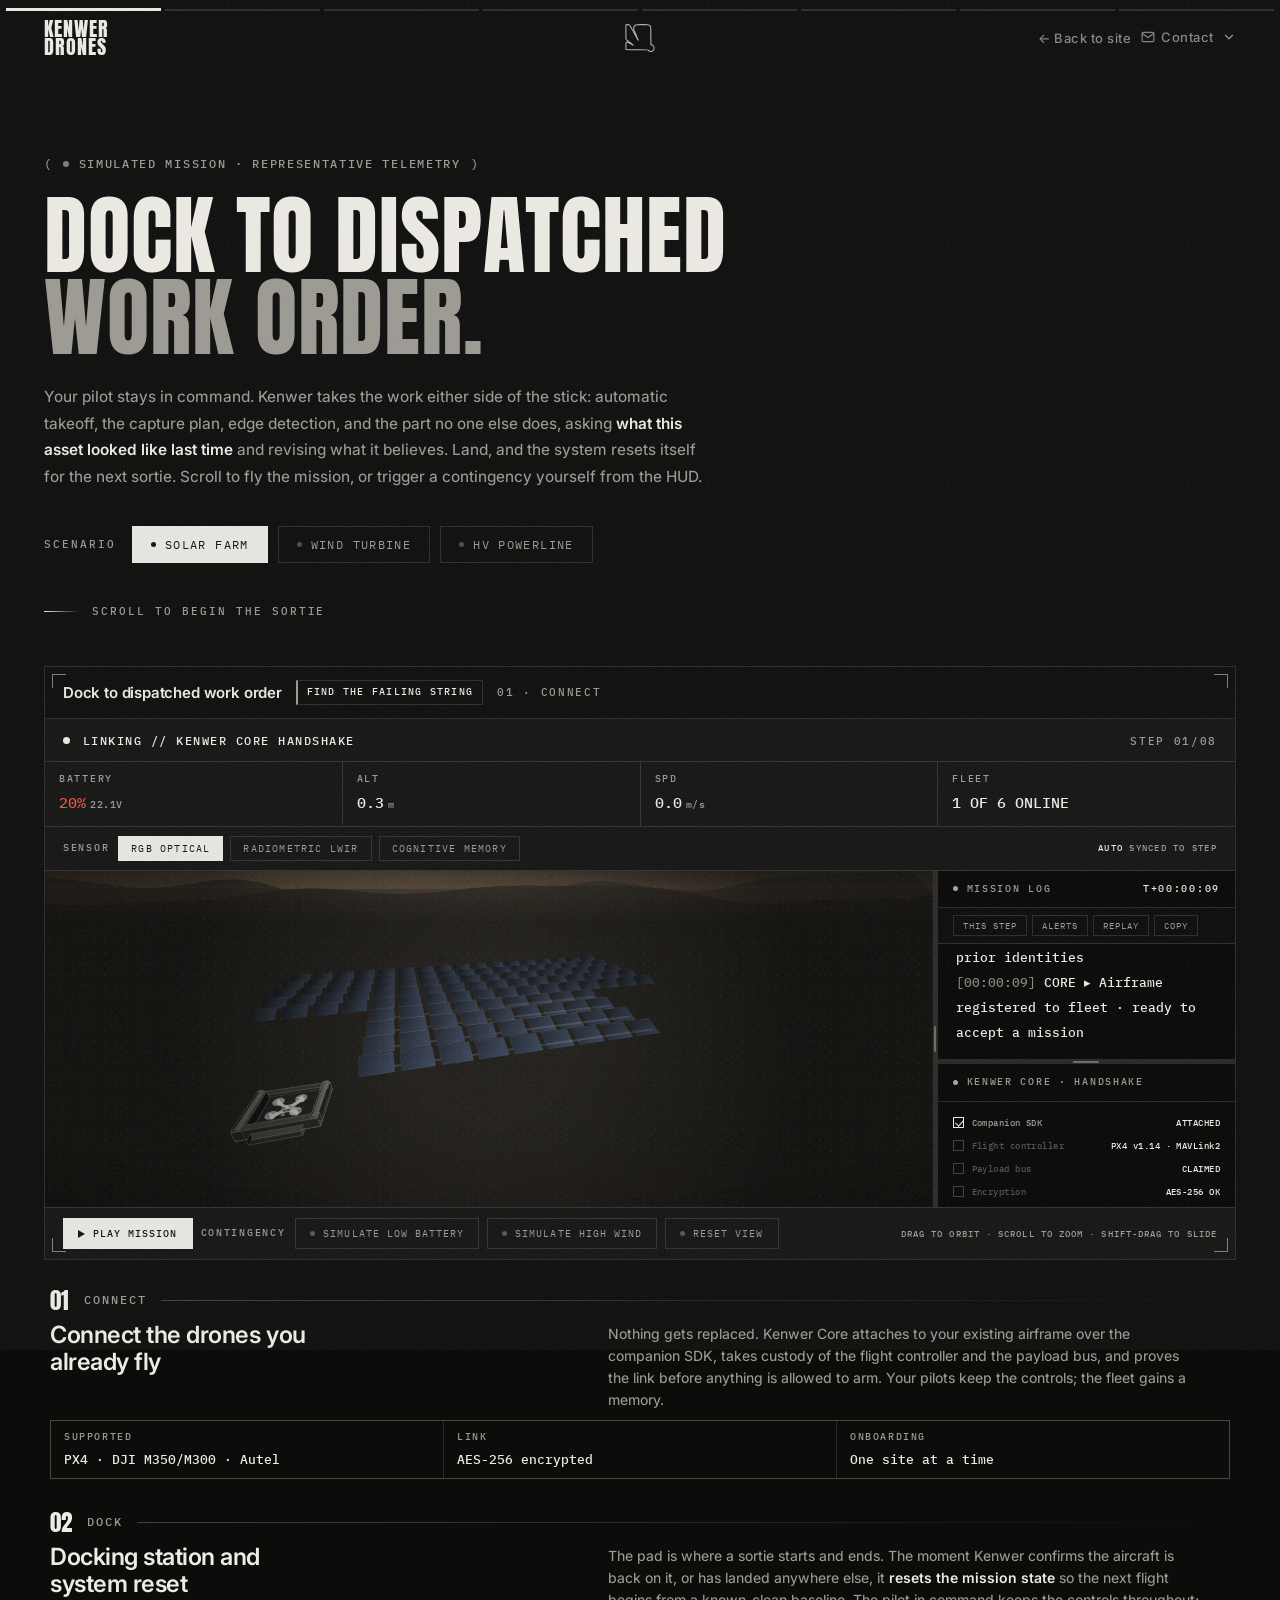
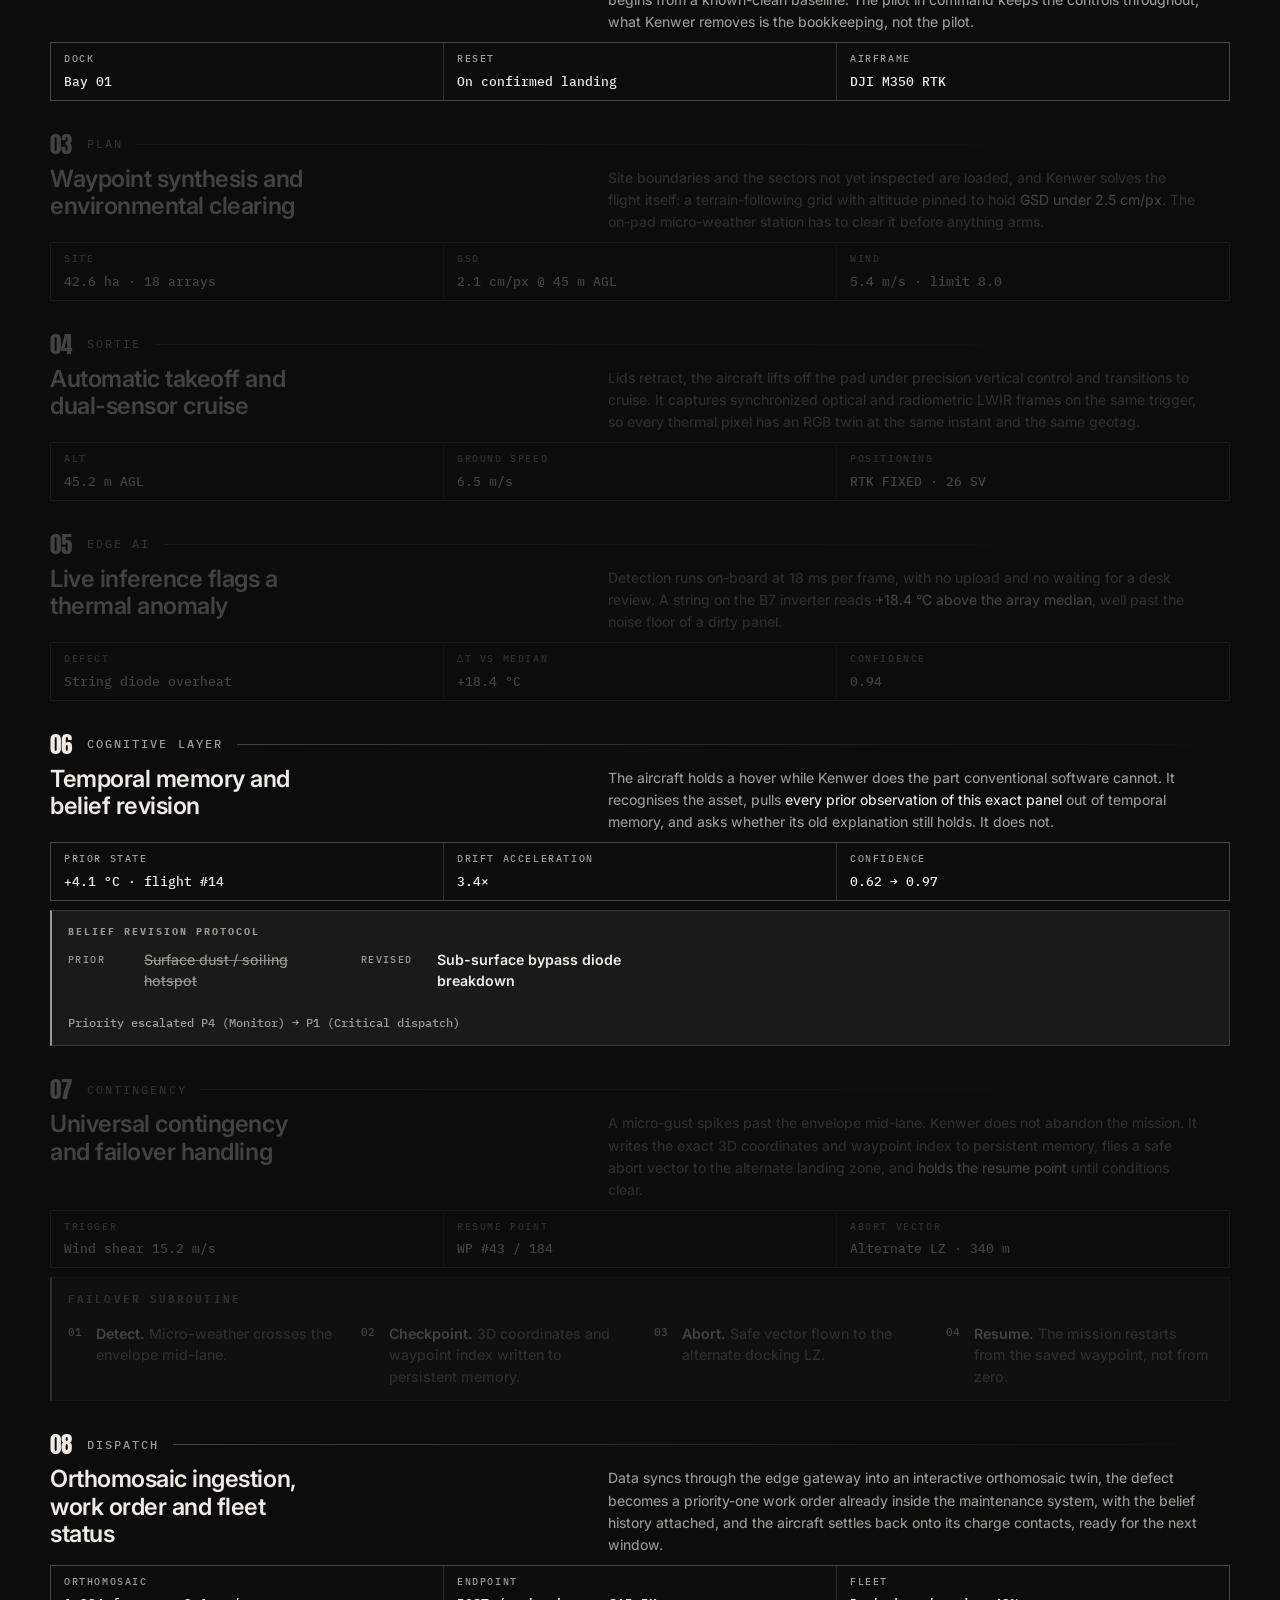
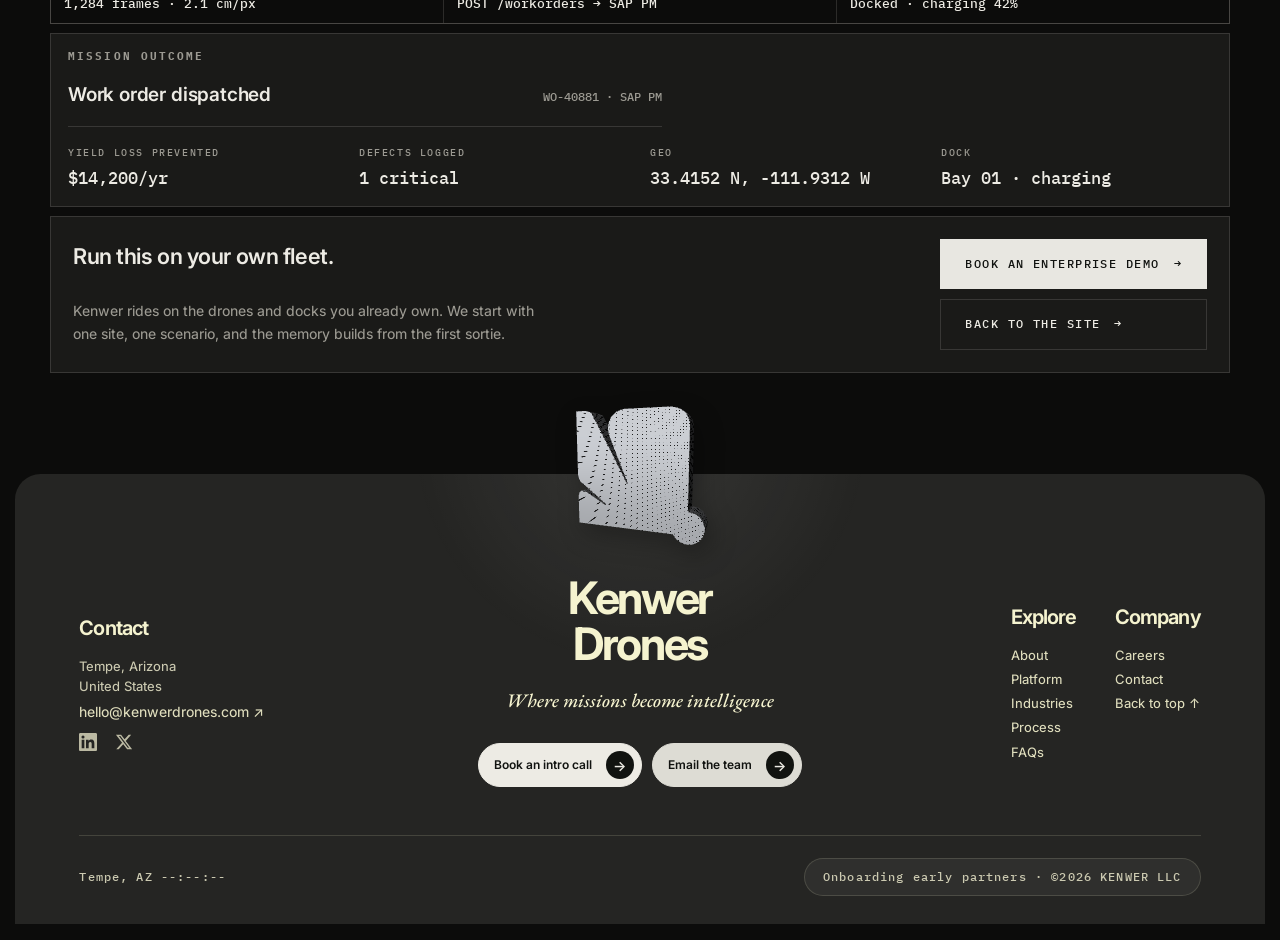
==== commit d769d39a: "Rebuild mission simulator with 3D scene and pilot-in-command flow Replace the flat SVG scene with a " ====
--- a/mission.html
+++ b/mission.html
@@ -4,7 +4,7 @@
 <meta charset="UTF-8">
 <meta name="viewport" content="width=device-width, initial-scale=1.0">
 <title>Simulated Mission | Kenwer Drones</title>
-<meta name="description" content="Fly a full Kenwer mission: drone-in-a-box battery swap, autonomous sortie, edge anomaly detection, belief revision from temporal memory, and contingency divert with mission resume.">
+<meta name="description" content="Fly a full Kenwer mission: docking station reset on landing, automatic takeoff, dual-sensor sortie, edge anomaly detection, belief revision from temporal memory, and contingency divert with mission resume.">
 <link rel="canonical" href="https://www.kenwerdrones.com/mission.html">
 <link rel="icon" href="/favicon.ico?v=kenwer-black-2" type="image/x-icon">
 <link rel="alternate icon" href="/favicon.svg?v=kenwer-black-2" type="image/svg+xml">
@@ -13,7 +13,7 @@
 <meta property="og:type" content="website">
 <meta property="og:url" content="https://www.kenwerdrones.com/mission.html">
 <meta property="og:title" content="Simulated Mission | Kenwer Drones">
-<meta property="og:description" content="Docking station to dispatched work order: a scroll-driven walkthrough of an end-to-end autonomous inspection, including belief revision and contingency failover.">
+<meta property="og:description" content="Docking station to dispatched work order: a scroll-driven walkthrough of a full inspection sortie, including belief revision and contingency failover.">
 <meta property="og:image" content="https://www.kenwerdrones.com/kenwer-noir.png">
 <meta name="twitter:card" content="summary_large_image">
 
@@ -22,7 +22,7 @@
 <link href="https://fonts.googleapis.com/css2?family=Anton&family=EB+Garamond:wght@400;500;600&family=Inter:wght@400;450;500;600;700&family=IBM+Plex+Mono:wght@400;500&display=swap" rel="stylesheet">
 <link rel="stylesheet" href="css/style.css?v=featured-cards-2">
 <link rel="stylesheet" href="css/footer-v1.css?v=flight-paths-quad-2">
-<link rel="stylesheet" href="css/mission.css?v=sim-10">
+<link rel="stylesheet" href="css/mission.css?v=v20-5">
 </head>
 <body class="sim-page">
 
@@ -55,12 +55,12 @@
   <header class="mhero sec-dark" id="top">
     <div class="wrap">
       <p class="plabel"><i aria-hidden="true"></i> Simulated mission · representative telemetry</p>
-      <h1 class="disp">Dock to dispatched<br><em>work order.</em> No pilot.</h1>
+      <h1 class="disp">Dock to dispatched<br><em>work order.</em></h1>
       <p class="lede">
-        Kenwer runs the whole loop: the drone-in-a-box swaps its own battery, flies the grid, catches the
-        defect at the edge, then asks <strong>what this asset looked like last time</strong> and revises what
-        it believes. When the weather turns, it saves its place and comes home. Scroll to fly the mission,
-        or trigger a contingency yourself from the HUD.
+        Your pilot stays in command. Kenwer takes the work either side of the stick: automatic takeoff,
+        the capture plan, edge detection, and the part no one else does, asking <strong>what this asset
+        looked like last time</strong> and revising what it believes. Land, and the system resets itself
+        for the next sortie. Scroll to fly the mission, or trigger a contingency yourself from the HUD.
       </p>
 
       <div class="scenarios" role="group" aria-label="Choose an inspection scenario">
@@ -84,7 +84,8 @@
 
           <div class="hud-title">
             <span class="ht-name">Dock to dispatched work order</span>
-            <span class="ht-sep" aria-hidden="true"></span>
+            <span class="ht-obj" id="hudObjective">Find the failing string</span>
+            <nav class="spine" id="spine" aria-label="Mission stages"></nav>
             <span class="ht-step" id="hudStepName">01 · Connect</span>
           </div>
 
@@ -92,8 +93,6 @@
           <span class="bracket tr" aria-hidden="true"></span>
           <span class="bracket bl" aria-hidden="true"></span>
           <span class="bracket br" aria-hidden="true"></span>
-
-          <nav class="spine" id="spine" aria-label="Mission stages"></nav>
 
           <div class="hud-top">
             <div class="status-row">
@@ -122,27 +121,12 @@
           <div class="hud-view">
             <div class="scene-wrap" id="sceneWrap">
 
-              <!-- "meet" (not "slice") so the dock pad and the outer array rows
-                   are never cropped on wide, short viewports. -->
-              <svg class="scene" id="scene" viewBox="0 0 1280 520" preserveAspectRatio="xMidYMid meet" aria-hidden="true">
-                <defs>
-                  <linearGradient id="sweepGrad" x1="0" y1="0" x2="0" y2="1">
-                    <stop offset="0" stop-color="#EDEBE4" stop-opacity="0"/>
-                    <stop offset=".5" stop-color="#EDEBE4" stop-opacity=".16"/>
-                    <stop offset="1" stop-color="#EDEBE4" stop-opacity="0"/>
-                  </linearGradient>
-                </defs>
-                <!-- geometry, dock, grid, flight and drone layers injected by mission.js -->
-              </svg>
+              <canvas class="scene" id="scene" aria-hidden="true"></canvas>
 
               <div class="instruments" aria-hidden="true">
-                <svg class="reticle" viewBox="0 0 1280 520" preserveAspectRatio="xMidYMid meet">
-                  <line x1="640" y1="236" x2="640" y2="252"/>
-                  <line x1="640" y1="268" x2="640" y2="284"/>
-                  <line x1="604" y1="260" x2="620" y2="260"/>
-                  <line x1="660" y1="260" x2="676" y2="260"/>
-                  <circle cx="640" cy="260" r="44"/>
-                </svg>
+<div class="reticle" aria-hidden="true">
+                  <span class="rt-v"></span><span class="rt-h"></span><span class="rt-o"></span>
+                </div>
 
                 <div class="horizon">
                   <div class="heading"><div class="heading-tape" id="headingTape"></div></div>
@@ -220,10 +204,19 @@
             <section class="rail-panel panel-log">
               <header class="rail-head">
                 <i aria-hidden="true"></i> Mission log
-                <button class="log-filter" type="button" id="logFilter" aria-pressed="false"
-                        title="Show only the current step">This step</button>
                 <span class="rt" id="termClock">T+00:00:00</span>
               </header>
+              <div class="log-tools">
+                <button class="log-btn" type="button" id="logFilter" aria-pressed="false"
+                        title="Show only the step you are on">This step</button>
+                <button class="log-btn" type="button" id="logAlerts" aria-pressed="false"
+                        title="Show only warnings and failures">Alerts</button>
+                <button class="log-btn" type="button" id="logReplay"
+                        title="Run this step again">Replay</button>
+                <button class="log-btn" type="button" id="logCopy"
+                        title="Copy the visible log">Copy</button>
+                <span class="log-paused" id="logPaused" hidden>paused</span>
+              </div>
               <div class="term-body" id="termBody" role="log" aria-live="polite" aria-label="Mission log"></div>
             </section>
 
@@ -240,10 +233,12 @@
           </div>
 
           <div class="hud-controls">
+            <button class="ctl play" type="button" id="ctlPlay" aria-pressed="false"><span class="play-ico" aria-hidden="true"></span><span id="ctlPlayLabel">Play mission</span></button>
             <span class="lbl">Contingency</span>
-            <button class="ctl batt" type="button" id="ctlBattery"><i aria-hidden="true"></i>Simulate low battery / swap</button>
+            <button class="ctl batt" type="button" id="ctlBattery"><i aria-hidden="true"></i>Simulate low battery</button>
             <button class="ctl wind" type="button" id="ctlWind"><i aria-hidden="true"></i>Simulate high wind</button>
-            <span class="hint" id="ctlHint">Subroutines run live in the viewport</span>
+            <button class="ctl" type="button" id="ctlReset"><i aria-hidden="true"></i>Reset view</button>
+            <span class="hint" id="ctlHint">Drag to orbit &middot; scroll to zoom &middot; shift-drag to slide</span>
           </div>
 
         </div>
@@ -255,13 +250,14 @@
           <article class="step is-active">
             <h2>Mission walkthrough</h2>
             <p>
-              This simulator runs on JavaScript. The seven-step autonomous lifecycle it animates is:
-              <strong>01</strong> docking-station handshake and robotic battery swap;
+              This simulator runs on JavaScript. The eight-step mission lifecycle it animates is:
+              <strong>01</strong> connecting your existing drones to Kenwer;
+              <strong>02</strong> the docking station and the system reset on confirmed landing;
               <strong>02</strong> waypoint synthesis with micro-weather and airspace clearing;
               <strong>03</strong> precision takeoff and RTK-locked cruise sortie;
               <strong>04</strong> on-board edge inference flagging a thermal anomaly;
               <strong>05</strong> the Cognitive Identity Layer querying temporal memory and revising its
-              diagnosis; <strong>06</strong> autonomous contingency handling, a wind-shear divert with the
+              diagnosis; <strong>07</strong> contingency handling, a wind-shear divert with the
               resume point written to persistent memory; and <strong>07</strong> orthomosaic ingestion, ERP
               work-order dispatch, and the drone back on charge contacts.
             </p>
@@ -344,6 +340,7 @@
 
 <script src="js/script.js?v=footer-flow-1"></script>
 <script src="js/footer-model-v3.js?v=slow-revolution-1"></script>
-<script src="js/mission.js?v=sim-10"></script>
+<script src="js/mission-3d.js?v=v20-5"></script>
+<script src="js/mission.js?v=v20-5"></script>
 </body>
 </html>
--- a/css/mission.css
+++ b/css/mission.css
@@ -59,56 +59,69 @@
 
 /* ================= LAYOUT ================= */
 .sim{position:relative;padding-bottom:40px}
+.sim-page .footer{position:relative;z-index:40}
 .sim-grid{display:block}
 
 /* ---- narrative ---- */
 /* The narrative column stays deliberately neutral: beige on black, the
    same as the rest of the site. All state colour lives in the HUD, so
    the two halves never compete for attention. */
-.narrative{max-width:920px;margin:0 auto;padding:5vh 0 12vh;min-width:0}
-.step{position:relative;padding:min(11vh,88px) 0;opacity:.24;transition:opacity .7s var(--ease)}
+.narrative{max-width:1180px;margin:0 auto;padding:1.4vh 0 5vh;min-width:0}
+.step{
+  position:relative;padding:min(2vh,16px) 0;opacity:.24;transition:opacity .7s var(--ease);
+  display:grid;grid-template-columns:minmax(0,44%) minmax(0,1fr);
+  column-gap:clamp(20px,3vw,46px);row-gap:9px;align-items:start;
+}
+/* Direct children only. As descendant selectors these placements leaked
+   into the revision and CTA blocks, which are grids of their own, and
+   stacked their contents into a single cell. */
+.step > .step-index{grid-column:1/-1}
+.step > h2{grid-column:1;grid-row:2;margin:0}
+.step > p{grid-column:2;grid-row:2;margin-top:2px}
+.step > .step-facts{grid-column:1/-1;grid-row:3;margin-top:0}
+.step > .revision,.step > .contingency,.step > .outcome,.step > .mission-cta{grid-column:1/-1;margin-top:0}
 .step.is-active{opacity:1}
 
-.step-index{display:flex;align-items:center;gap:16px;margin-bottom:18px}
+.step-index{display:flex;align-items:center;gap:14px;margin-bottom:0}
 .step-index b{
-  font-family:'Anton','Arial Narrow',sans-serif;font-weight:400;font-size:30px;line-height:1;
+  font-family:'Anton','Arial Narrow',sans-serif;font-weight:400;font-size:23px;line-height:1;
   letter-spacing:.02em;color:var(--tx-d);
 }
-.step-index .tag{font-family:'IBM Plex Mono',monospace;font-size:11px;letter-spacing:.18em;text-transform:uppercase;color:var(--mut-d)}
+.step-index .tag{font-family:'IBM Plex Mono',monospace;font-size:11.5px;letter-spacing:.18em;text-transform:uppercase;color:var(--mut-d)}
 .step-index .rule{flex:1;height:1px;background:linear-gradient(90deg,rgba(237,235,228,.24),transparent)}
 
-.step h2{font-size:clamp(26px,2.4vw,38px);line-height:1.12;letter-spacing:-.022em;font-weight:600;max-width:20ch}
+.step h2{font-size:clamp(22px,1.85vw,30px);line-height:1.16;letter-spacing:-.02em;font-weight:600;max-width:18ch}
 .step h2 mark{background:none;color:var(--tx-d)}
-.step p{margin-top:18px;max-width:52ch;color:var(--mut-d);font-size:clamp(15px,1.05vw,16.5px);line-height:1.78}
+.step p{max-width:66ch;color:var(--mut-d);font-size:clamp(14px,.96vw,15.4px);line-height:1.58}
 .step p strong{color:var(--tx-d);font-weight:600}
 .step p em{font-style:normal;color:var(--tx-d)}
 
-.step-facts{margin-top:26px;display:grid;grid-template-columns:repeat(auto-fit,minmax(148px,1fr));gap:1px;background:var(--line-d);border:1px solid var(--line-d)}
-.step-facts div{background:var(--black);padding:14px 16px}
+.step-facts{display:grid;grid-template-columns:repeat(auto-fit,minmax(148px,1fr));gap:1px;background:var(--line-d);border:1px solid var(--line-d)}
+.step-facts div{background:var(--black);padding:8px 13px}
 .step-facts dt{font-family:'IBM Plex Mono',monospace;font-size:10px;letter-spacing:.16em;text-transform:uppercase;color:var(--mut-d)}
-.step-facts dd{margin-top:7px;font-family:'IBM Plex Mono',monospace;font-size:13.5px;color:var(--tx-d);word-break:break-word}
-
-.revision{margin-top:28px;border:1px solid var(--line-d);border-left:2px solid var(--mut-d);background:var(--raise);padding:22px 24px}
-.revision h3{font-family:'IBM Plex Mono',monospace;font-size:10.5px;letter-spacing:.2em;text-transform:uppercase;color:var(--mut-d);margin-bottom:16px}
-.revision .belief{display:flex;align-items:flex-start;gap:14px;font-size:15px;line-height:1.5}
-.revision .belief+.belief{margin-top:11px}
+.step-facts dd{margin-top:5px;font-family:'IBM Plex Mono',monospace;font-size:13px;color:var(--tx-d);word-break:break-word}
+
+.revision{border:1px solid var(--line-d);border-left:2px solid var(--mut-d);background:var(--raise);padding:13px 16px;display:grid;grid-template-columns:repeat(auto-fit,minmax(260px,1fr));column-gap:26px;row-gap:8px}
+.revision h3{grid-column:1/-1;font-family:'IBM Plex Mono',monospace;font-size:10px;letter-spacing:.2em;text-transform:uppercase;color:var(--mut-d);margin-bottom:2px}
+.revision .belief{display:flex;align-items:flex-start;gap:12px;font-size:14.2px;line-height:1.48}
+.revision .note{grid-column:1/-1}
 .revision .belief span{font-family:'IBM Plex Mono',monospace;font-size:10px;letter-spacing:.14em;text-transform:uppercase;color:var(--mut-d);padding-top:4px;min-width:64px;flex:0 0 auto}
 .revision .belief.prior b{font-weight:450;color:var(--mut-d);text-decoration:line-through;text-decoration-color:rgba(156,154,146,.8)}
 .revision .belief.next b{font-weight:600;color:var(--tx-d)}
 .revision .note{margin-top:15px;font-family:'IBM Plex Mono',monospace;font-size:11.5px;color:var(--mut-d)}
 
-.contingency{margin-top:28px;border:1px solid var(--line-d);border-left:2px solid var(--mut-d);background:var(--raise);padding:22px 24px}
+.contingency{border:1px solid var(--line-d);border-left:2px solid var(--mut-d);background:var(--raise);padding:13px 16px}
 .contingency h3{font-family:'IBM Plex Mono',monospace;font-size:10.5px;letter-spacing:.2em;text-transform:uppercase;color:var(--mut-d);margin-bottom:15px}
-.contingency ol{list-style:none;counter-reset:c}
-.contingency li{counter-increment:c;position:relative;padding-left:32px;font-size:15px;line-height:1.6;color:var(--mut-d)}
-.contingency li+li{margin-top:10px}
+.contingency ol{list-style:none;counter-reset:c;display:grid;grid-template-columns:repeat(auto-fit,minmax(230px,1fr));column-gap:26px;row-gap:7px}
+.contingency li{counter-increment:c;position:relative;padding-left:28px;font-size:14.2px;line-height:1.52;color:var(--mut-d)}
+
 .contingency li::before{content:counter(c,decimal-leading-zero);position:absolute;left:0;top:2px;font-family:'IBM Plex Mono',monospace;font-size:10.5px;color:var(--tx-d)}
 .contingency li b{color:var(--tx-d);font-weight:600}
 
-.mission-cta{margin-top:32px;border:1px solid var(--line-d);background:var(--raise);padding:clamp(26px,3vw,40px)}
-.mission-cta h2{font-size:clamp(24px,2.3vw,35px);line-height:1.14;letter-spacing:-.02em;font-weight:600;max-width:16ch}
-.mission-cta p{margin-top:16px;max-width:46ch;color:var(--mut-d);font-size:15.5px;line-height:1.7}
-.cta-row{margin-top:26px;display:flex;flex-wrap:wrap;gap:12px}
+.mission-cta{border:1px solid var(--line-d);background:var(--raise);padding:clamp(16px,1.8vw,22px);display:grid;grid-template-columns:minmax(0,1.4fr) auto;gap:14px 34px;align-items:center}
+.mission-cta h2{grid-column:1;font-size:clamp(20px,1.7vw,26px);line-height:1.15;letter-spacing:-.02em;font-weight:600;max-width:20ch}
+.mission-cta p{grid-column:1;margin-top:8px;max-width:52ch;color:var(--mut-d);font-size:14px;line-height:1.6}
+.cta-row{grid-column:2;grid-row:1/span 2;margin-top:0;display:flex;flex-direction:column;gap:10px}
 .mbtn{
   display:inline-flex;align-items:center;gap:14px;padding:15px 24px;
   background:var(--beige);color:var(--ink);border:1px solid var(--beige);
@@ -122,18 +135,18 @@
 .mbtn:hover .arw{transform:translateX(4px)}
 
 /* mission outcome, repeated at readable size in the narrative column */
-.outcome{margin-top:30px;border:1px solid var(--line-d);background:var(--raise);padding:24px 26px}
+.outcome{border:1px solid var(--line-d);background:var(--raise);padding:14px 17px}
 .outcome h3{font-family:'IBM Plex Mono',monospace;font-size:10.5px;letter-spacing:.2em;text-transform:uppercase;color:var(--mut-d);margin-bottom:16px}
 .outcome-head{display:flex;align-items:baseline;justify-content:space-between;gap:16px;flex-wrap:wrap;padding-bottom:16px;border-bottom:1px solid var(--line-d)}
 .outcome-head b{font-size:19px;font-weight:600;color:var(--tx-d);letter-spacing:-.01em}
 .outcome-head span{font-family:'IBM Plex Mono',monospace;font-size:11.5px;color:var(--mut-d)}
 .outcome-metrics{margin-top:18px;display:grid;grid-template-columns:repeat(auto-fit,minmax(150px,1fr));gap:20px}
 .outcome-metrics dt{font-family:'IBM Plex Mono',monospace;font-size:10px;letter-spacing:.16em;text-transform:uppercase;color:var(--mut-d)}
-.outcome-metrics dd{margin-top:8px;font-family:'IBM Plex Mono',monospace;font-size:19px;font-weight:500;color:var(--tx-d)}
+.outcome-metrics dd{margin-top:5px;font-family:'IBM Plex Mono',monospace;font-size:17px;font-weight:500;color:var(--tx-d)}
 @media(max-width:640px){.outcome{padding:20px 18px}.outcome-metrics{gap:14px}.outcome-metrics dd{font-size:16px}}
 
 /* ================= HUD ================= */
-.stage{position:sticky;top:84px;height:min(74vh,720px);min-height:430px;display:flex;z-index:20}
+.stage{position:sticky;top:84px;height:min(66vh,700px);min-height:360px;display:flex;z-index:20}
 .hud{
   position:relative;flex:1;display:flex;flex-direction:column;min-width:0;
   background:var(--hud-bg);border:1px solid var(--line-d);
@@ -157,35 +170,28 @@
   padding:13px 18px;border-bottom:1px solid var(--line-d);background:var(--black);
 }
 .ht-name{font-size:15px;font-weight:600;letter-spacing:-.012em;color:var(--tx-d);white-space:nowrap;overflow:hidden;text-overflow:ellipsis}
+/* the mission's aim, in a handful of words, so the point of the run is on
+   screen the whole way through */
+.ht-obj{
+  font-family:'IBM Plex Mono',monospace;font-size:9.5px;letter-spacing:.13em;text-transform:uppercase;
+  color:var(--tx-d);border:1px solid var(--line-d);border-left:2px solid var(--mut-d);
+  padding:4px 9px;flex:0 0 auto;white-space:nowrap;
+}
+@media(max-width:820px){.ht-obj{display:none}}
 .ht-sep{flex:1 1 auto;height:1px;background:var(--line-d);min-width:12px}
 .ht-step{font-family:'IBM Plex Mono',monospace;font-size:10.5px;letter-spacing:.16em;text-transform:uppercase;color:var(--mut-d);white-space:nowrap;flex:0 0 auto}
 
-/* Progress spine: every stage of the workflow named, so the whole shape of
-   the mission is visible at once and you can see how much is left. */
-.spine{
-  position:relative;z-index:7;flex:0 0 auto;display:flex;align-items:stretch;
-  border-bottom:1px solid var(--line-d);background:var(--hud-bg);
-  overflow-x:auto;scrollbar-width:none;-ms-overflow-style:none;
-}
-.spine::-webkit-scrollbar{display:none}
-.spine-step{
-  position:relative;flex:1 1 0;min-width:0;display:flex;flex-direction:column;
-  align-items:flex-start;gap:7px;padding:10px 12px 11px;text-align:left;
-}
-.spine-step+.spine-step{border-left:1px solid rgba(237,235,228,.07)}
-.sp-tick{display:block;width:100%;height:2px;background:rgba(237,235,228,.12);transition:background .55s var(--ease)}
-.spine-step.is-done .sp-tick{background:rgba(237,235,228,.45)}
-.spine-step.is-active .sp-tick{background:var(--tx-d)}
-.sp-row{display:flex;align-items:baseline;gap:8px;max-width:100%;min-width:0}
-.sp-num{font-family:'IBM Plex Mono',monospace;font-size:9px;letter-spacing:.14em;color:var(--mut-d);flex:0 0 auto;transition:color .4s var(--ease)}
-.sp-label{
-  font-family:'IBM Plex Mono',monospace;font-size:10px;letter-spacing:.1em;text-transform:uppercase;
-  color:var(--mut-d);white-space:nowrap;overflow:hidden;text-overflow:ellipsis;min-width:0;
-  transition:color .4s var(--ease);
-}
-.spine-step.is-done .sp-num,.spine-step.is-done .sp-label{color:rgba(237,235,228,.6)}
-.spine-step.is-active .sp-num,.spine-step.is-active .sp-label{color:var(--tx-d)}
-.spine-step:hover .sp-label,.spine-step:hover .sp-num{color:var(--tx-d)}
+/* Progress spine, folded into the title bar. It was a full row of named
+   stages, which was more chrome than the window could carry; as ticks it
+   still shows how far along the mission is and still jumps on click. */
+.spine{flex:1 1 auto;display:flex;align-items:center;gap:4px;min-width:0;overflow:hidden;padding:0 6px}
+.spine-step{flex:1 1 0;min-width:0;padding:8px 0;display:block}
+.sp-tick{display:block;width:100%;height:2px;background:rgba(237,235,228,.14);transition:background .5s var(--ease)}
+.spine-step.is-done .sp-tick{background:rgba(237,235,228,.42)}
+.spine-step.is-active .sp-tick{background:var(--tx-d);height:3px}
+.spine-step:hover .sp-tick{background:var(--tx-d)}
+.sp-row{display:none}
+@media(max-width:640px){.spine{padding:0 4px;gap:3px}}
 
 /* ---- telemetry header ---- */
 .hud-top{position:relative;z-index:6;flex:0 0 auto;border-bottom:1px solid var(--line-d);background:var(--hud-raise)}
@@ -250,13 +256,30 @@
 }
 .rail-head i{width:5px;height:5px;border-radius:50%;background:var(--tx-d);opacity:.7;flex:0 0 auto}
 .rail-head .rt{margin-left:auto;color:var(--tx-d)}
-.log-filter{
+/* log toolbar */
+.log-tools{
+  flex:0 0 auto;display:flex;align-items:center;gap:5px;flex-wrap:wrap;
+  padding:7px 15px;border-bottom:1px solid var(--line-d);background:rgba(255,255,255,.015);
+}
+.log-btn{
   font-family:'IBM Plex Mono',monospace;font-size:8.5px;letter-spacing:.12em;text-transform:uppercase;
-  color:var(--mut-d);border:1px solid var(--line-d);padding:3px 8px;margin-left:4px;
+  color:var(--mut-d);border:1px solid var(--line-d);padding:4px 9px;
   transition:color .3s,border-color .3s,background .3s;
 }
-.log-filter:hover{color:var(--tx-d);border-color:var(--mut-d)}
-.log-filter[aria-pressed="true"]{background:var(--beige);border-color:var(--beige);color:var(--ink)}
+.log-btn:hover{color:var(--tx-d);border-color:var(--mut-d)}
+.log-btn[aria-pressed="true"]{background:var(--beige);border-color:var(--beige);color:var(--ink)}
+.log-btn.done{border-color:var(--tx-d);color:var(--tx-d)}
+.log-paused{
+  margin-left:auto;font-family:'IBM Plex Mono',monospace;font-size:8px;letter-spacing:.14em;
+  text-transform:uppercase;color:var(--tx-d);opacity:.75;
+}
+
+/* a log line knows which step produced it, so it can carry you back there */
+.tl[data-step]{cursor:pointer;border-left:2px solid transparent;padding-left:8px;margin-left:-10px;
+  transition:border-color .2s,background .2s}
+.tl[data-step]:hover{border-left-color:var(--tx-d);background:rgba(237,235,228,.05)}
+.tl-group[data-step]:hover{background:none}
+.term-body.only-alerts .tl:not(.warn):not(.bad):not(.tl-group){display:none}
 
 /* each step's output is fenced off so you can see which stage produced what */
 .tl-group{
@@ -264,6 +287,7 @@
   font-size:9.5px;letter-spacing:.18em;text-transform:uppercase;color:var(--tx-d);
 }
 .tl-group:first-child{margin-top:2px}
+.tl-group{cursor:pointer}
 .tl-group::after{content:"";flex:1 1 auto;height:1px;background:var(--line-d)}
 .rail-panel .term-body{flex:1 1 auto;height:auto;min-height:0}
 .rail-panel .checks{flex:1 1 auto;min-height:0;overflow-y:auto;padding:14px 15px;gap:9px;
@@ -272,11 +296,12 @@
 /* ---- viewport ---- */
 .hud-view{position:relative;flex:1 1 auto;min-height:0;overflow:hidden;contain:layout paint;background:var(--hud-deep)}
 .scene-wrap{position:absolute;inset:0}
-.scene{position:absolute;inset:0;width:100%;height:100%}
+.scene{position:absolute;inset:0;width:100%;height:100%;display:block;cursor:grab;touch-action:none}
+.scene.dragging{cursor:grabbing}
 /* dotted field, straight off the home page hero */
 .hud-view::before{
-  content:"";position:absolute;inset:0;pointer-events:none;z-index:1;opacity:.1;
-  background-image:radial-gradient(circle,#EDEBE4 1.1px,transparent 1.1px);background-size:9px 9px;
+  content:"";position:absolute;inset:0;pointer-events:none;z-index:1;opacity:.045;
+  background-image:radial-gradient(circle,#EDEBE4 1px,transparent 1px);background-size:11px 11px;
 }
 .hud-view::after{
   content:"";position:absolute;inset:0;pointer-events:none;z-index:7;
@@ -289,6 +314,8 @@
 .geo .struct{fill:none;stroke:rgba(237,235,228,.34);stroke-width:1.4;stroke-linecap:round}
 .geo .struct-fill{fill:#131312;stroke:rgba(237,235,228,.3);stroke-width:1.2}
 .geo .detail{fill:none;stroke:rgba(237,235,228,.16);stroke-width:.9}
+.geo .gridline{fill:none;stroke:rgba(237,235,228,.055);stroke-width:.8}
+.scene.is-thermal .geo .gridline{stroke:rgba(237,235,228,.03)}
 .ground{fill:var(--hud-deep)}
 
 /* waypoint grid */
@@ -392,24 +419,29 @@
 .scene-wrap.show-ghost .anom.ghost{opacity:1;transform:none}
 .anom.ghost::before,.anom.ghost::after{border-color:rgba(176,139,232,.8)}
 .anom.ghost .tagline{background:var(--cog);color:#17091f}
-.anom.ghost .subline{color:var(--cog);border-color:rgba(176,139,232,.45)}
+/* The archived callout hangs off the left of its own box while the live one
+   keeps one label above and one below, so the two can never collide however
+   close the boxes sit on screen. */
+.anom.ghost .tagline{left:auto;right:calc(100% + 8px);bottom:auto;top:-2px}
+.anom.ghost .subline{color:var(--cog);border-color:rgba(176,139,232,.45);
+  left:auto;right:calc(100% + 8px);top:20px;bottom:auto}
 
 .memory-link{position:absolute;inset:0;width:100%;height:100%;opacity:0;transition:opacity .5s var(--ease) .15s}
 .scene-wrap.show-ghost .memory-link{opacity:1}
 .memory-link line{stroke:var(--cog);stroke-width:1.1;stroke-dasharray:3 5;animation:traceRun 1.3s linear infinite;opacity:.75}
 
 .cog-wash{position:absolute;inset:0;opacity:0;pointer-events:none;transition:opacity .7s var(--ease);background:radial-gradient(88% 70% at 50% 50%,rgba(176,139,232,.12),transparent 70%)}
-.scene-wrap.is-cognitive .cog-wash{opacity:1}
+
 
 /* cards */
 .card{position:absolute;opacity:0;transform:translateY(10px);pointer-events:none;transition:opacity .5s var(--ease),transform .5s var(--ease);background:rgba(10,10,9,.94);border:1px solid var(--line-d)}
-.memory-card{left:14px;top:14px;width:min(320px,54%);padding:15px 16px;border-color:rgba(176,139,232,.38)}
+.memory-card{left:12px;top:12px;width:min(262px,40%);padding:11px 12px;border-color:rgba(176,139,232,.38)}
 .scene-wrap.is-cognitive .memory-card{opacity:1;transform:none}
-.card h4{font-family:'IBM Plex Mono',monospace;font-size:9.5px;letter-spacing:.16em;text-transform:uppercase;display:flex;align-items:center;gap:8px;margin-bottom:13px;font-weight:500}
+.card h4{font-family:'IBM Plex Mono',monospace;font-size:8.5px;letter-spacing:.14em;text-transform:uppercase;display:flex;align-items:center;gap:7px;margin-bottom:10px;font-weight:500}
 .memory-card h4{color:var(--cog)}
 .card h4 i{width:5px;height:5px;border-radius:50%;background:currentColor;animation:blip 1.6s ease-in-out infinite;flex:0 0 auto}
-.mrow+.mrow{margin-top:11px}
-.mrow .k{display:flex;justify-content:space-between;gap:10px;font-family:'IBM Plex Mono',monospace;font-size:9.5px;letter-spacing:.08em;text-transform:uppercase;color:var(--mut-d)}
+.mrow+.mrow{margin-top:8px}
+.mrow .k{display:flex;justify-content:space-between;gap:8px;font-family:'IBM Plex Mono',monospace;font-size:8.5px;letter-spacing:.08em;text-transform:uppercase;color:var(--mut-d)}
 .mrow .k b{color:var(--tx-d);font-weight:500}
 .mrow .bar{margin-top:6px;height:3px;background:rgba(237,235,228,.12);overflow:hidden}
 .mrow .bar i{display:block;height:100%;width:0;background:var(--cog);transition:width 1.1s var(--ease)}
@@ -417,11 +449,11 @@
 .mrow.crit .bar i{background:var(--alert)}
 .scene-wrap.is-cognitive .mrow .bar i{width:var(--w,0%)}
 
-.dock-card{left:14px;top:14px;width:min(300px,54%);padding:15px 16px}
+.dock-card{left:12px;top:12px;width:min(252px,38%);padding:11px 12px}
 .dock-card h4{color:var(--tx-d)}
 .scene-wrap.show-dock-card .dock-card{opacity:1;transform:none}
-.checks{display:flex;flex-direction:column;gap:8px}
-.check{display:flex;align-items:center;gap:10px;font-family:'IBM Plex Mono',monospace;font-size:10px;letter-spacing:.05em;color:rgba(156,154,146,.5);transition:color .4s}
+.checks{display:flex;flex-direction:column;gap:6px}
+.check{display:flex;align-items:center;gap:8px;font-family:'IBM Plex Mono',monospace;font-size:9px;letter-spacing:.05em;color:rgba(156,154,146,.5);transition:color .4s}
 .check i{width:11px;height:11px;border:1px solid rgba(237,235,228,.25);flex:0 0 auto;position:relative;transition:border-color .4s,background .4s}
 .check i::after{content:"";position:absolute;left:3px;top:0;width:4px;height:7px;border:solid transparent;border-width:0 1.5px 1.5px 0;transform:rotate(42deg);transition:border-color .3s}
 .check.ok{color:var(--mut-d)}
@@ -438,14 +470,23 @@
 .result-metrics dt{font-family:'IBM Plex Mono',monospace;font-size:9px;letter-spacing:.15em;text-transform:uppercase;color:var(--mut-d)}
 .result-metrics dd{margin-top:5px;font-family:'IBM Plex Mono',monospace;font-size:15px;font-weight:500;color:var(--tx-d);white-space:nowrap;overflow:hidden;text-overflow:ellipsis}
 
-.alert{position:absolute;left:50%;top:44%;transform:translate(-50%,-50%) scale(.94);min-width:min(340px,82%);text-align:center;background:rgba(12,12,11,.95);border:1px solid var(--alert);padding:17px 22px;opacity:0;pointer-events:none;transition:opacity .35s var(--ease),transform .35s var(--ease)}
-.scene-wrap.show-alert .alert{opacity:1;transform:translate(-50%,-50%) scale(1)}
-.alert h4{font-family:'IBM Plex Mono',monospace;font-size:10px;letter-spacing:.2em;text-transform:uppercase;color:var(--alert);margin-bottom:9px}
-.alert p{font-family:'IBM Plex Mono',monospace;font-size:12px;color:var(--tx-d);line-height:1.65;white-space:pre-line}
-.alert .resume{margin-top:11px;font-size:9.5px;letter-spacing:.13em;text-transform:uppercase;color:var(--mut-d)}
+/* top left, clear of the scene: a banner across the middle buried the
+   thing it was warning you about */
+.alert{position:absolute;left:12px;top:12px;transform:translateY(-8px);width:min(280px,42%);text-align:left;background:rgba(12,12,11,.95);border:1px solid var(--alert);border-left-width:2px;padding:11px 13px;opacity:0;pointer-events:none;transition:opacity .35s var(--ease),transform .35s var(--ease)}
+.scene-wrap.show-alert .alert{opacity:1;transform:none}
+.alert h4{font-family:'IBM Plex Mono',monospace;font-size:9px;letter-spacing:.18em;text-transform:uppercase;color:var(--alert);margin-bottom:7px}
+.alert p{font-family:'IBM Plex Mono',monospace;font-size:10.5px;color:var(--tx-d);line-height:1.55;white-space:pre-line}
+.alert .resume{margin-top:10px;font-size:9px;letter-spacing:.13em;text-transform:uppercase;color:var(--mut-d)}
 
 /* ---- controls ---- */
 .hud-controls{position:relative;z-index:6;flex:0 0 auto;display:flex;align-items:center;gap:8px;flex-wrap:wrap;padding:10px 18px;border-top:1px solid var(--line-d);background:var(--hud-raise)}
+/* play the whole mission hands-free */
+.ctl.play{color:var(--ink);background:var(--beige);border-color:var(--beige);font-weight:500}
+.ctl.play:hover:not(:disabled){color:var(--ink);background:#fff;border-color:#fff}
+.play-ico{width:0;height:0;border-left:7px solid currentColor;border-top:4.5px solid transparent;border-bottom:4.5px solid transparent;flex:0 0 auto}
+.ctl.play[aria-pressed="true"] .play-ico{width:7px;height:9px;border:0;background:currentColor;
+  -webkit-mask:linear-gradient(#000 0 0) left/2.5px 100% no-repeat,linear-gradient(#000 0 0) right/2.5px 100% no-repeat;
+  mask:linear-gradient(#000 0 0) left/2.5px 100% no-repeat,linear-gradient(#000 0 0) right/2.5px 100% no-repeat}
 .hud-controls .lbl{font-family:'IBM Plex Mono',monospace;font-size:9.5px;letter-spacing:.18em;text-transform:uppercase;color:var(--mut-d);margin-right:2px}
 .ctl{display:inline-flex;align-items:center;gap:8px;padding:8px 14px;border:1px solid var(--line-d);font-family:'IBM Plex Mono',monospace;font-size:9.5px;letter-spacing:.11em;text-transform:uppercase;color:var(--mut-d);transition:border-color .3s,color .3s,background .3s,transform .25s var(--ease)}
 .ctl i{width:5px;height:5px;border-radius:50%;background:currentColor;opacity:.5;flex:0 0 auto}
@@ -495,6 +536,15 @@
   .panel-log,.panel-dock{flex:1 1 50%}
 }
 
+@media(max-width:900px){
+  .step{display:block}
+  .mission-cta{display:block}
+  .cta-row{margin-top:18px;flex-direction:row}
+  .step h2{max-width:none}
+  .step p{margin-top:12px;max-width:none}
+  .step-facts,.revision,.contingency,.outcome,.mission-cta{margin-top:16px}
+}
+
 @media(max-width:992px){
   .mhero{padding:120px 0 30px}
   .sim-grid{display:block}
@@ -505,7 +555,7 @@
   .term-body{height:132px}
   .telemetry{grid-template-columns:repeat(auto-fit,minmax(72px,1fr))}
   .tele dd{font-size:13px}
-  .memory-card,.dock-card{width:min(290px,70%);left:12px;top:12px;padding:12px 13px}
+  .memory-card,.dock-card{width:min(240px,62%);left:10px;top:10px;padding:10px 11px}
   .result-card{inset:auto 12px 12px 12px;padding:13px 14px}
   .result-metrics{gap:10px}
   .result-metrics dd{font-size:13.5px}
@@ -545,7 +595,7 @@
 
 @media(max-width:560px){.hud-rail{flex-direction:column;flex:0 0 48%}.rsz-y{cursor:row-resize}}
 @media(max-width:380px){.telemetry{grid-template-columns:repeat(2,1fr)}}
-@media(min-width:993px) and (max-height:760px){.stage{top:72px;height:min(84vh,620px);min-height:0}}
+@media(min-width:993px) and (max-height:860px){.stage{top:80px;height:min(60vh,500px);min-height:0}}
 
 @media(prefers-reduced-motion:reduce){
   *,*::before,*::after{animation-duration:.001ms!important;animation-iteration-count:1!important;transition-duration:.14s!important}
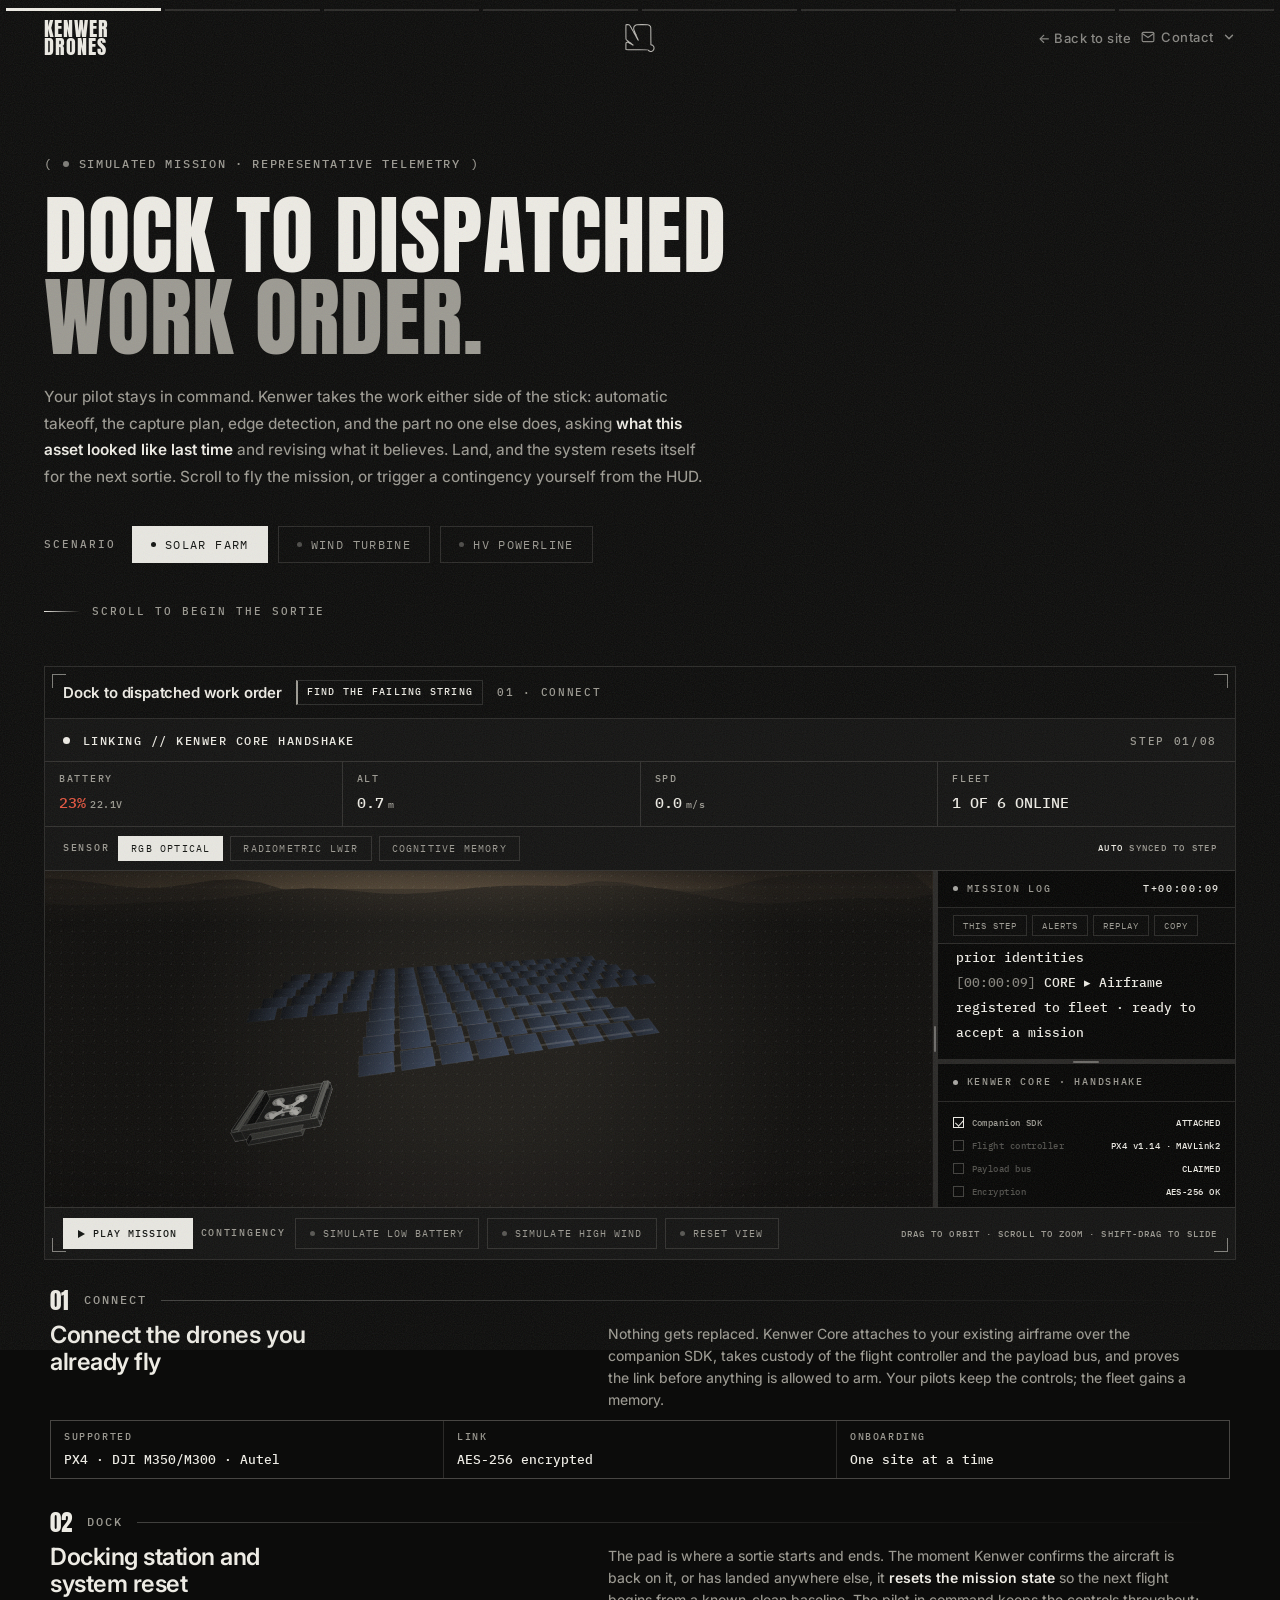
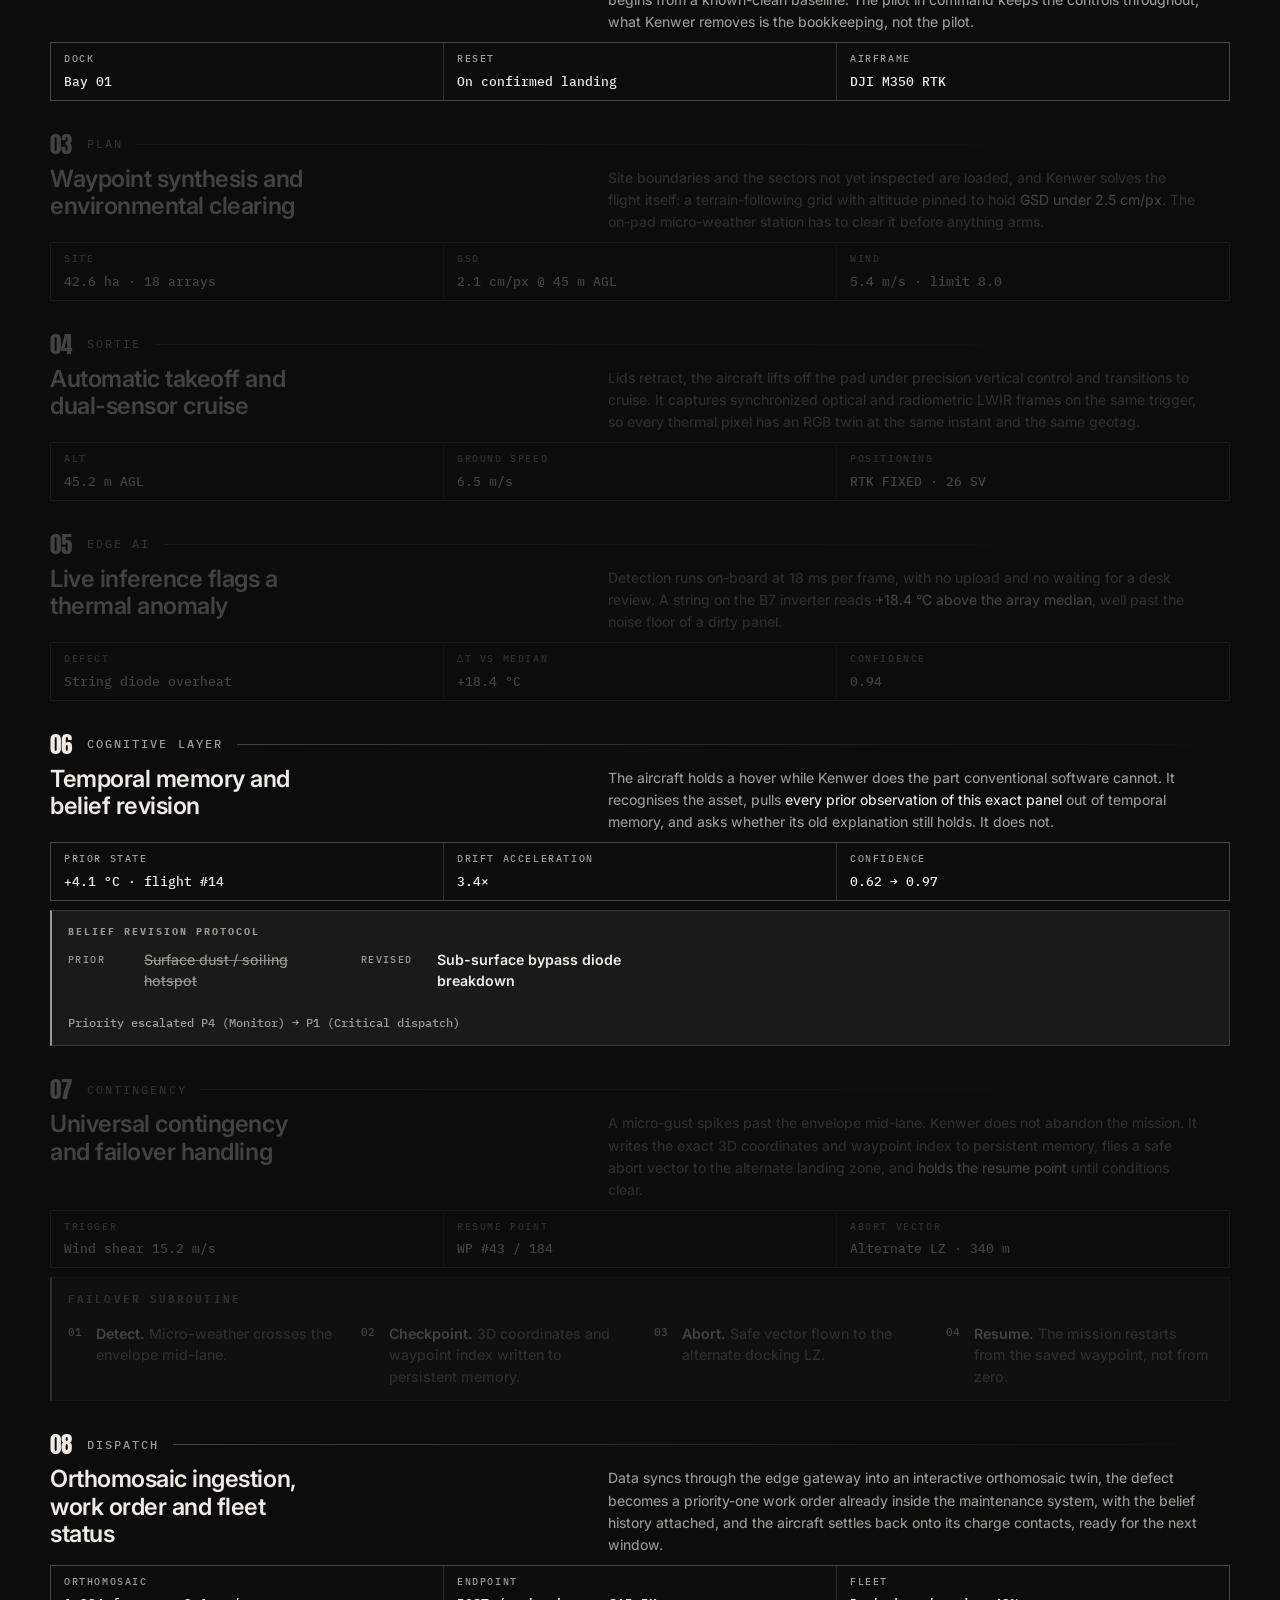
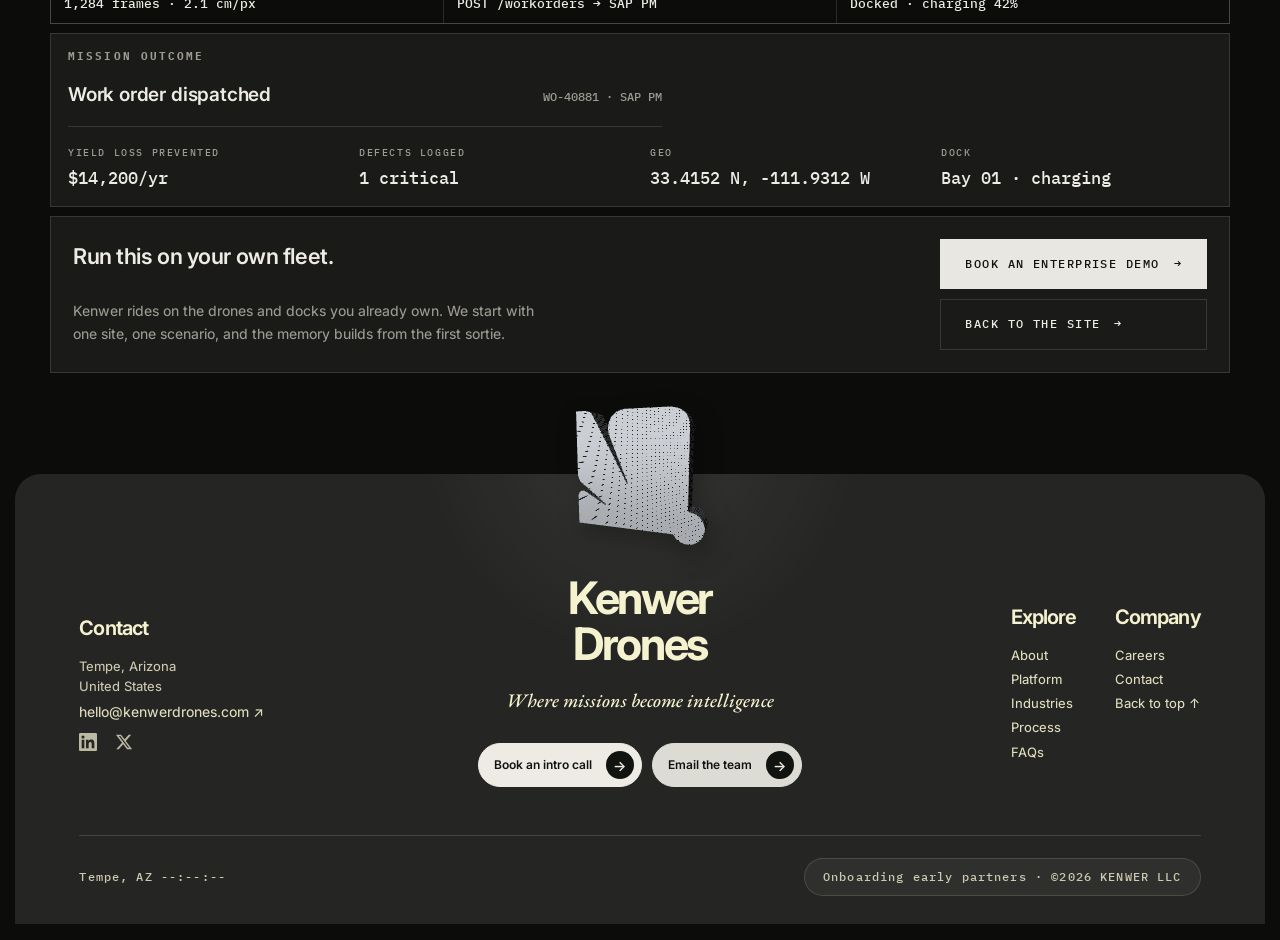
==== commit 6d14ba7f: "Separate the closing sections on the home page Careers, the simulator and contact ran back to back o" ====
--- a/mission.html
+++ b/mission.html
@@ -20,7 +20,7 @@
 <link rel="preconnect" href="https://fonts.googleapis.com">
 <link rel="preconnect" href="https://fonts.gstatic.com" crossorigin>
 <link href="https://fonts.googleapis.com/css2?family=Anton&family=EB+Garamond:wght@400;500;600&family=Inter:wght@400;450;500;600;700&family=IBM+Plex+Mono:wght@400;500&display=swap" rel="stylesheet">
-<link rel="stylesheet" href="css/style.css?v=featured-cards-2">
+<link rel="stylesheet" href="css/style.css?v=sim-sections-1">
 <link rel="stylesheet" href="css/footer-v1.css?v=flight-paths-quad-2">
 <link rel="stylesheet" href="css/mission.css?v=v20-5">
 </head>
--- a/css/style.css
+++ b/css/style.css
@@ -920,6 +920,18 @@
 .final-h .l2{margin-left:clamp(24px,6vw,120px)}
 .final-h .l3{display:flex;justify-content:center;gap:clamp(12px,2vw,30px)}
 .final .btn-big{margin-top:64px}
+/* Three closing sections run back to back, and without a break they read as
+   one long block. A hairline rule plus a section label separates them. */
+.final + .final{border-top:1px solid var(--line-d)}
+.final + .final{padding-top:120px}
+.final-eyebrow{
+  display:block;text-align:center;color:var(--mut-d);
+  margin:0 auto clamp(26px,3vw,40px);
+}
+@media(max-width:700px){
+  .final + .final{padding-top:88px}
+}
+
 /* Contact ends directly above the footer monument so the statement and 3D mark stay visually connected. */
 #contact{padding-bottom:28px}
 @media(max-width:700px){
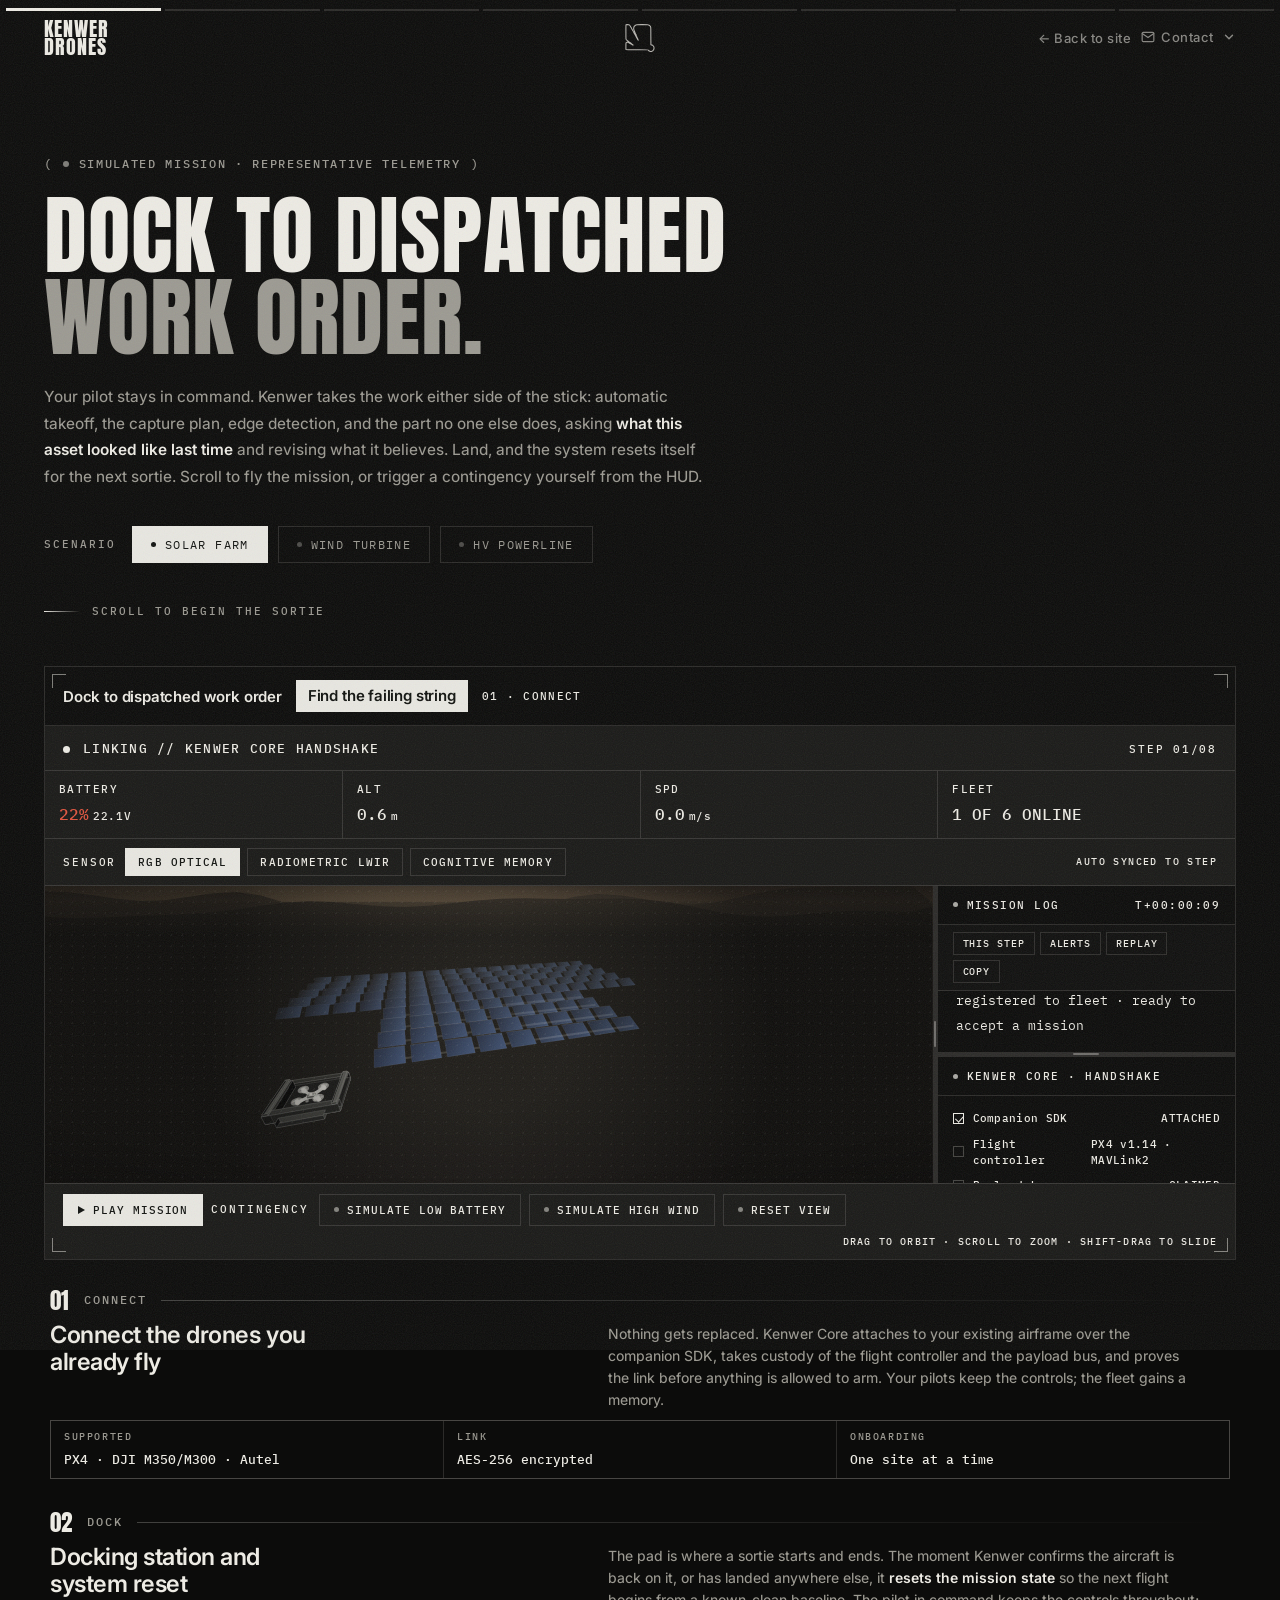
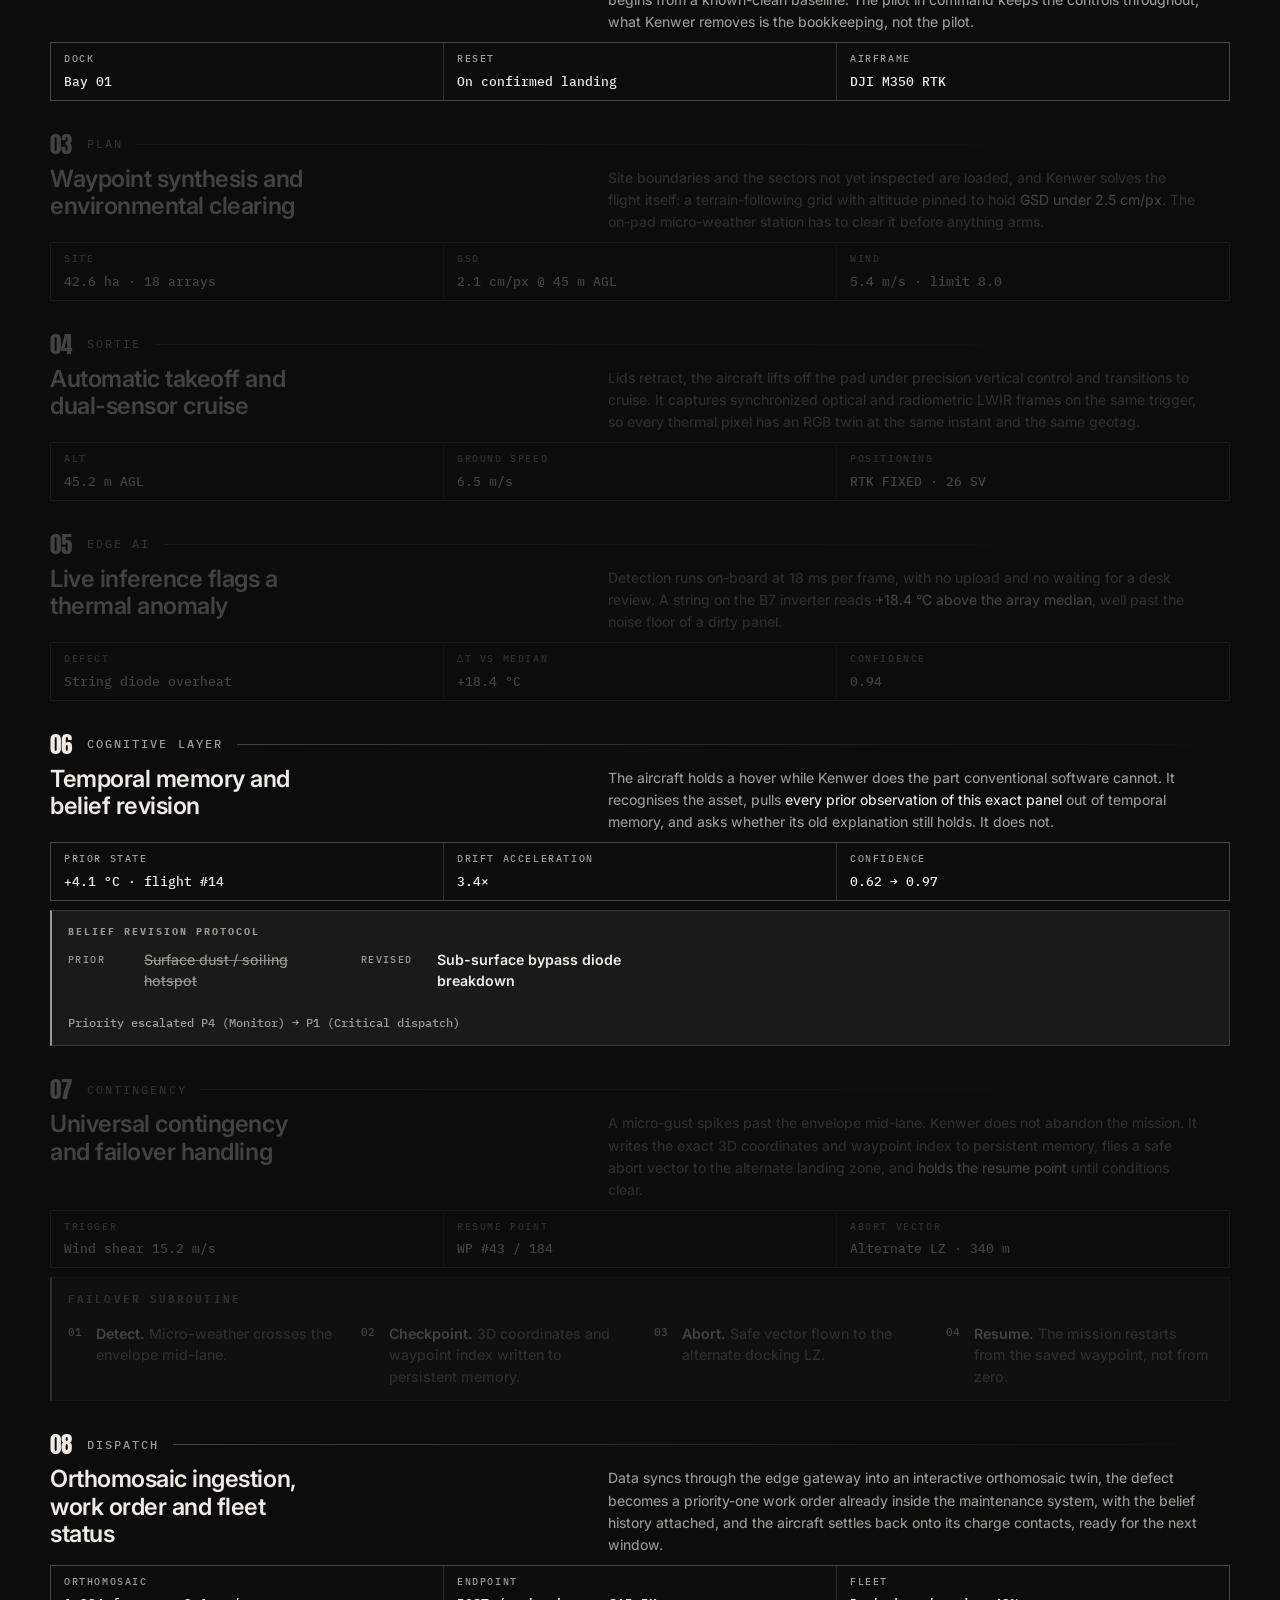
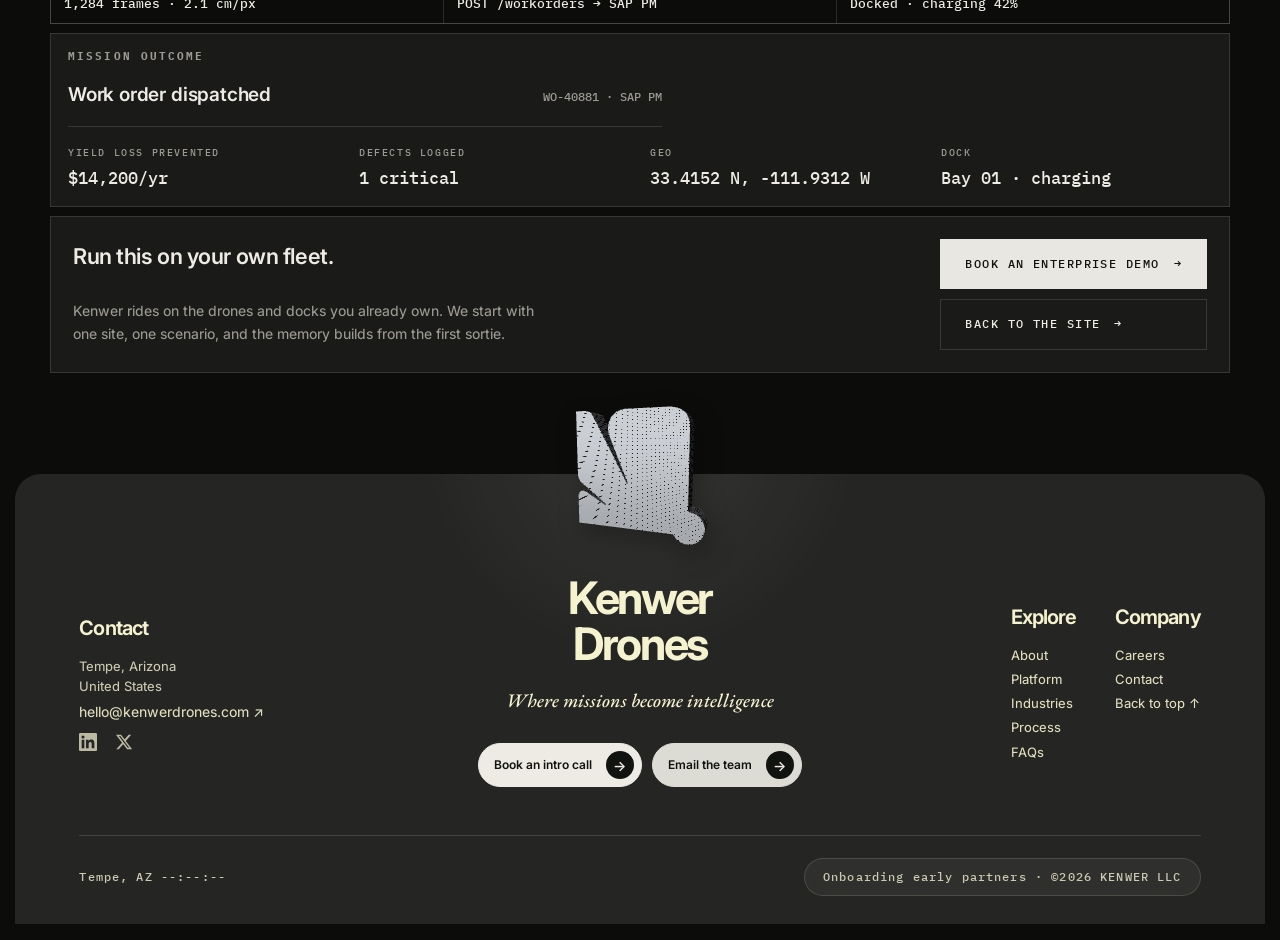
==== commit 654567e6: "Lift simulator legibility and restore realistic materials The HUD labels were set in the muted grey " ====
--- a/mission.html
+++ b/mission.html
@@ -19,10 +19,10 @@
 
 <link rel="preconnect" href="https://fonts.googleapis.com">
 <link rel="preconnect" href="https://fonts.gstatic.com" crossorigin>
-<link href="https://fonts.googleapis.com/css2?family=Anton&family=EB+Garamond:wght@400;500;600&family=Inter:wght@400;450;500;600;700&family=IBM+Plex+Mono:wght@400;500&display=swap" rel="stylesheet">
+<link href="https://fonts.googleapis.com/css2?family=Anton&family=EB+Garamond:wght@400;500;600&family=Inter:wght@400;450;500;600;700&family=IBM+Plex+Mono:wght@400;500;600;700&display=swap" rel="stylesheet">
 <link rel="stylesheet" href="css/style.css?v=sim-sections-1">
 <link rel="stylesheet" href="css/footer-v1.css?v=flight-paths-quad-2">
-<link rel="stylesheet" href="css/mission.css?v=v20-5">
+<link rel="stylesheet" href="css/mission.css?v=v25-2">
 </head>
 <body class="sim-page">
 
@@ -340,7 +340,7 @@
 
 <script src="js/script.js?v=footer-flow-1"></script>
 <script src="js/footer-model-v3.js?v=slow-revolution-1"></script>
-<script src="js/mission-3d.js?v=v20-5"></script>
-<script src="js/mission.js?v=v20-5"></script>
+<script src="js/mission-3d.js?v=v25-2"></script>
+<script src="js/mission.js?v=v25-2"></script>
 </body>
 </html>
--- a/css/mission.css
+++ b/css/mission.css
@@ -13,9 +13,16 @@
   --alert-dim:rgba(226,85,63,.14);
   --cog:#B08BE8;            /* cognitive memory / belief revision */
   --cog-dim:rgba(176,139,232,.12);
-  --hud-bg:#0A0A09;
-  --hud-raise:#131312;
-  --hud-deep:#060605;
+  /* The HUD uses the brand's own surfaces rather than darker inventions:
+     page base, raised base, and off-white. */
+  /* HUD label tone. --mut-d is right for body copy at 15px but disappears
+     into the surface as 10px letter-spaced mono. */
+  --hud-label:rgba(237,235,228,.8);
+  --hud-label-dim:rgba(237,235,228,.62);
+
+  --hud-bg:#0C0C0B;        /* --black  */
+  --hud-raise:#1A1A18;     /* --raise  */
+  --hud-deep:#0C0C0B;      /* --black  */
 
   /* active accent — re-pointed per step */
   --accent:var(--tx-d);
@@ -173,13 +180,13 @@
 /* the mission's aim, in a handful of words, so the point of the run is on
    screen the whole way through */
 .ht-obj{
-  font-family:'IBM Plex Mono',monospace;font-size:9.5px;letter-spacing:.13em;text-transform:uppercase;
-  color:var(--tx-d);border:1px solid var(--line-d);border-left:2px solid var(--mut-d);
-  padding:4px 9px;flex:0 0 auto;white-space:nowrap;
+  font-size:15px;font-weight:600;letter-spacing:-.012em;
+  color:var(--ink);background:var(--beige);
+  padding:4px 12px 5px;flex:0 0 auto;white-space:nowrap;
 }
 @media(max-width:820px){.ht-obj{display:none}}
 .ht-sep{flex:1 1 auto;height:1px;background:var(--line-d);min-width:12px}
-.ht-step{font-family:'IBM Plex Mono',monospace;font-size:10.5px;letter-spacing:.16em;text-transform:uppercase;color:var(--mut-d);white-space:nowrap;flex:0 0 auto}
+.ht-step{font-family:'IBM Plex Mono',monospace;font-size:11px;font-weight:500;letter-spacing:.12em;text-transform:uppercase;color:var(--tx-d);white-space:nowrap;flex:0 0 auto}
 
 /* Progress spine, folded into the title bar. It was a full row of named
    stages, which was more chrome than the window could carry; as ticks it
@@ -197,8 +204,8 @@
 .hud-top{position:relative;z-index:6;flex:0 0 auto;border-bottom:1px solid var(--line-d);background:var(--hud-raise)}
 .status-row{display:flex;align-items:center;gap:13px;padding:13px 18px 11px;border-bottom:1px solid var(--line-d)}
 .status-dot{width:7px;height:7px;border-radius:50%;flex:0 0 auto;background:var(--accent);animation:blip 1.8s ease-in-out infinite;transition:background .5s var(--ease)}
-.status-txt{font-family:'IBM Plex Mono',monospace;font-size:11.5px;letter-spacing:.13em;text-transform:uppercase;color:var(--accent);white-space:nowrap;overflow:hidden;text-overflow:ellipsis;flex:1;min-width:0;transition:color .5s var(--ease)}
-.step-count{font-family:'IBM Plex Mono',monospace;font-size:10.5px;letter-spacing:.16em;color:var(--mut-d);flex:0 0 auto}
+.status-txt{font-family:'IBM Plex Mono',monospace;font-size:12.5px;font-weight:500;letter-spacing:.1em;text-transform:uppercase;color:var(--accent);white-space:nowrap;overflow:hidden;text-overflow:ellipsis;flex:1;min-width:0;transition:color .5s var(--ease)}
+.step-count{font-weight:500;font-family:'IBM Plex Mono',monospace;font-size:11px;letter-spacing:.16em;color:var(--tx-d);flex:0 0 auto}
 
 .progress{display:flex;gap:4px;padding:0 18px 11px}
 .progress i{flex:1;height:2px;background:rgba(237,235,228,.13);transition:background .5s var(--ease)}
@@ -206,24 +213,24 @@
 
 .telemetry{display:grid;grid-template-columns:repeat(auto-fit,minmax(86px,1fr));gap:1px;background:var(--line-d)}
 .tele{background:var(--hud-raise);padding:10px 14px 11px;min-width:0}
-.tele dt{font-family:'IBM Plex Mono',monospace;font-size:9.5px;letter-spacing:.18em;text-transform:uppercase;color:var(--mut-d)}
-.tele dd{margin-top:5px;font-family:'IBM Plex Mono',monospace;font-size:15px;font-weight:500;color:var(--tx-d);white-space:nowrap;overflow:hidden;text-overflow:ellipsis;transition:color .45s var(--ease)}
-.tele dd small{font-size:9.5px;color:var(--mut-d);margin-left:4px;letter-spacing:.06em}
+.tele dt{font-weight:500;font-family:'IBM Plex Mono',monospace;font-size:10.5px;letter-spacing:.14em;text-transform:uppercase;color:var(--tx-d)}
+.tele dd{margin-top:5px;font-family:'IBM Plex Mono',monospace;font-size:16px;font-weight:500;color:var(--tx-d);white-space:nowrap;overflow:hidden;text-overflow:ellipsis;transition:color .45s var(--ease)}
+.tele dd small{font-size:10.5px;color:var(--tx-d);margin-left:4px;letter-spacing:.06em}
 .tele.hot dd{color:var(--accent)}
 .tele.low dd{color:var(--alert)}
 .tele[hidden]{display:none}
 
 .sensor-row{display:flex;align-items:center;gap:7px;padding:9px 18px;border-top:1px solid var(--line-d);background:var(--hud-raise);flex-wrap:wrap}
-.sensor-row .lbl{font-family:'IBM Plex Mono',monospace;font-size:9.5px;letter-spacing:.18em;text-transform:uppercase;color:var(--mut-d);margin-right:2px}
+.sensor-row .lbl{font-weight:500;font-family:'IBM Plex Mono',monospace;font-size:10.5px;letter-spacing:.18em;text-transform:uppercase;color:var(--tx-d);margin-right:2px}
 .mode{
-  font-family:'IBM Plex Mono',monospace;font-size:10px;letter-spacing:.12em;text-transform:uppercase;
-  padding:5px 12px;border:1px solid var(--line-d);color:var(--mut-d);
+  font-weight:500;font-family:'IBM Plex Mono',monospace;font-size:11px;letter-spacing:.1em;text-transform:uppercase;
+  padding:6px 12px;border:1px solid var(--line-d);color:var(--tx-d);
   transition:color .35s var(--ease),border-color .35s var(--ease),background .35s var(--ease);
 }
-.mode:hover{color:var(--tx-d);border-color:var(--mut-d)}
+.mode:hover{color:var(--tx-d);border-color:var(--tx-d)}
 .mode.on{color:var(--ink);background:var(--beige);border-color:var(--beige)}
 .mode[data-mode="memory"].on{background:var(--cog);border-color:var(--cog);color:#17091f}
-.sensor-row .srcstate{margin-left:auto;font-family:'IBM Plex Mono',monospace;font-size:9px;letter-spacing:.14em;text-transform:uppercase;color:var(--mut-d);white-space:nowrap}
+.sensor-row .srcstate{margin-left:auto;font-weight:500;font-family:'IBM Plex Mono',monospace;font-size:10px;letter-spacing:.14em;text-transform:uppercase;color:var(--tx-d);white-space:nowrap}
 .sensor-row .srcstate b{color:var(--tx-d);font-weight:500}
 .sensor-row .srcstate.manual b{color:var(--alert)}
 
@@ -251,8 +258,8 @@
 .panel-dock{flex:1 1 auto;min-height:80px}
 .rail-head{
   flex:0 0 auto;display:flex;align-items:center;gap:9px;padding:11px 15px;
-  border-bottom:1px solid var(--line-d);font-family:'IBM Plex Mono',monospace;
-  font-size:9.5px;letter-spacing:.18em;text-transform:uppercase;color:var(--mut-d);
+  border-bottom:1px solid var(--line-d);font-weight:500;font-family:'IBM Plex Mono',monospace;
+  font-size:10.5px;letter-spacing:.14em;text-transform:uppercase;color:var(--tx-d);
 }
 .rail-head i{width:5px;height:5px;border-radius:50%;background:var(--tx-d);opacity:.7;flex:0 0 auto}
 .rail-head .rt{margin-left:auto;color:var(--tx-d)}
@@ -262,15 +269,15 @@
   padding:7px 15px;border-bottom:1px solid var(--line-d);background:rgba(255,255,255,.015);
 }
 .log-btn{
-  font-family:'IBM Plex Mono',monospace;font-size:8.5px;letter-spacing:.12em;text-transform:uppercase;
-  color:var(--mut-d);border:1px solid var(--line-d);padding:4px 9px;
+  font-weight:500;font-family:'IBM Plex Mono',monospace;font-size:10px;letter-spacing:.09em;text-transform:uppercase;
+  color:var(--tx-d);border:1px solid var(--line-d);padding:4px 9px;
   transition:color .3s,border-color .3s,background .3s;
 }
-.log-btn:hover{color:var(--tx-d);border-color:var(--mut-d)}
+.log-btn:hover{color:var(--tx-d);border-color:var(--tx-d)}
 .log-btn[aria-pressed="true"]{background:var(--beige);border-color:var(--beige);color:var(--ink)}
 .log-btn.done{border-color:var(--tx-d);color:var(--tx-d)}
 .log-paused{
-  margin-left:auto;font-family:'IBM Plex Mono',monospace;font-size:8px;letter-spacing:.14em;
+  margin-left:auto;font-family:'IBM Plex Mono',monospace;font-size:9.5px;letter-spacing:.14em;
   text-transform:uppercase;color:var(--tx-d);opacity:.75;
 }
 
@@ -284,14 +291,14 @@
 /* each step's output is fenced off so you can see which stage produced what */
 .tl-group{
   display:flex;align-items:center;gap:10px;margin:14px 0 6px;
-  font-size:9.5px;letter-spacing:.18em;text-transform:uppercase;color:var(--tx-d);
+  font-size:10.5px;font-weight:500;letter-spacing:.18em;text-transform:uppercase;color:var(--tx-d);
 }
 .tl-group:first-child{margin-top:2px}
 .tl-group{cursor:pointer}
 .tl-group::after{content:"";flex:1 1 auto;height:1px;background:var(--line-d)}
 .rail-panel .term-body{flex:1 1 auto;height:auto;min-height:0}
 .rail-panel .checks{flex:1 1 auto;min-height:0;overflow-y:auto;padding:14px 15px;gap:9px;
-  scrollbar-width:thin;scrollbar-color:rgba(237,235,228,.22) transparent}
+  scrollbar-width:thin;scrollbar-color:var(--tx-d) transparent}
 
 /* ---- viewport ---- */
 .hud-view{position:relative;flex:1 1 auto;min-height:0;overflow:hidden;contain:layout paint;background:var(--hud-deep)}
@@ -385,7 +392,7 @@
 .heading{display:flex;justify-content:center;overflow:hidden;height:15px;margin-bottom:5px;
   -webkit-mask-image:linear-gradient(90deg,transparent,#000 22%,#000 78%,transparent);
   mask-image:linear-gradient(90deg,transparent,#000 22%,#000 78%,transparent)}
-.heading-tape{display:flex;gap:22px;font-family:'IBM Plex Mono',monospace;font-size:8.5px;letter-spacing:.1em;color:var(--mut-d);will-change:transform}
+.heading-tape{display:flex;gap:22px;font-family:'IBM Plex Mono',monospace;font-size:8.5px;letter-spacing:.1em;color:var(--tx-d);will-change:transform}
 .horizon-box{position:relative;height:52px;border:1px solid var(--line-d);overflow:hidden;background:rgba(6,6,5,.6)}
 .horizon-ball{position:absolute;left:-30%;top:-40%;width:160%;height:180%;will-change:transform;background:linear-gradient(180deg,rgba(237,235,228,.07) 0 50%,rgba(6,6,5,.5) 50% 100%)}
 .horizon-ball::after{content:"";position:absolute;left:0;right:0;top:50%;height:1px;background:rgba(237,235,228,.5)}
@@ -412,8 +419,8 @@
 .anom::before,.anom::after{content:"";position:absolute;left:-1.4px;right:-1.4px;height:7px;border-left:1.4px solid var(--alert);border-right:1.4px solid var(--alert)}
 .anom::before{top:-1.4px}
 .anom::after{bottom:-1.4px}
-.anom .tagline{position:absolute;left:-1.4px;bottom:calc(100% + 7px);white-space:nowrap;font-family:'IBM Plex Mono',monospace;font-size:9.5px;letter-spacing:.08em;text-transform:uppercase;background:var(--alert);color:#140402;padding:3px 8px;font-weight:500}
-.anom .subline{position:absolute;left:-1.4px;top:calc(100% + 7px);white-space:nowrap;font-family:'IBM Plex Mono',monospace;font-size:9px;letter-spacing:.08em;color:var(--alert);background:rgba(12,12,11,.9);padding:3px 7px;border:1px solid rgba(226,85,63,.4)}
+.anom .tagline{position:absolute;left:-1.4px;bottom:calc(100% + 7px);white-space:nowrap;font-family:'IBM Plex Mono',monospace;font-size:10.5px;letter-spacing:.06em;text-transform:uppercase;background:var(--alert);color:#140402;padding:4px 9px;font-weight:600}
+.anom .subline{position:absolute;left:-1.4px;top:calc(100% + 7px);white-space:nowrap;font-family:'IBM Plex Mono',monospace;font-size:10px;letter-spacing:.06em;color:var(--alert);background:rgba(12,12,11,.94);padding:4px 8px;border:1px solid rgba(226,85,63,.4)}
 
 .anom.ghost{border-style:dashed;border-color:rgba(176,139,232,.8);animation:none;opacity:0;transform:translate(8px,8px) scale(.97)}
 .scene-wrap.show-ghost .anom.ghost{opacity:1;transform:none}
@@ -434,14 +441,14 @@
 
 
 /* cards */
-.card{position:absolute;opacity:0;transform:translateY(10px);pointer-events:none;transition:opacity .5s var(--ease),transform .5s var(--ease);background:rgba(10,10,9,.94);border:1px solid var(--line-d)}
-.memory-card{left:12px;top:12px;width:min(262px,40%);padding:11px 12px;border-color:rgba(176,139,232,.38)}
+.card{position:absolute;opacity:0;transform:translateY(10px);pointer-events:none;transition:opacity .5s var(--ease),transform .5s var(--ease);background:rgba(12,12,11,.96);border:1px solid var(--line-d)}
+.memory-card{left:12px;top:12px;right:auto;width:min(262px,38%);padding:11px 12px;border-color:rgba(176,139,232,.38)}
 .scene-wrap.is-cognitive .memory-card{opacity:1;transform:none}
-.card h4{font-family:'IBM Plex Mono',monospace;font-size:8.5px;letter-spacing:.14em;text-transform:uppercase;display:flex;align-items:center;gap:7px;margin-bottom:10px;font-weight:500}
+.card h4{font-family:'IBM Plex Mono',monospace;font-size:10px;letter-spacing:.12em;text-transform:uppercase;display:flex;align-items:center;gap:7px;margin-bottom:10px;font-weight:500}
 .memory-card h4{color:var(--cog)}
 .card h4 i{width:5px;height:5px;border-radius:50%;background:currentColor;animation:blip 1.6s ease-in-out infinite;flex:0 0 auto}
 .mrow+.mrow{margin-top:8px}
-.mrow .k{display:flex;justify-content:space-between;gap:8px;font-family:'IBM Plex Mono',monospace;font-size:8.5px;letter-spacing:.08em;text-transform:uppercase;color:var(--mut-d)}
+.mrow .k{display:flex;justify-content:space-between;gap:8px;font-weight:500;font-family:'IBM Plex Mono',monospace;font-size:10px;letter-spacing:.08em;text-transform:uppercase;color:var(--tx-d)}
 .mrow .k b{color:var(--tx-d);font-weight:500}
 .mrow .bar{margin-top:6px;height:3px;background:rgba(237,235,228,.12);overflow:hidden}
 .mrow .bar i{display:block;height:100%;width:0;background:var(--cog);transition:width 1.1s var(--ease)}
@@ -453,10 +460,10 @@
 .dock-card h4{color:var(--tx-d)}
 .scene-wrap.show-dock-card .dock-card{opacity:1;transform:none}
 .checks{display:flex;flex-direction:column;gap:6px}
-.check{display:flex;align-items:center;gap:8px;font-family:'IBM Plex Mono',monospace;font-size:9px;letter-spacing:.05em;color:rgba(156,154,146,.5);transition:color .4s}
+.check{display:flex;align-items:center;gap:9px;font-family:'IBM Plex Mono',monospace;font-size:10.5px;letter-spacing:.03em;color:var(--tx-d);transition:color .4s}
 .check i{width:11px;height:11px;border:1px solid rgba(237,235,228,.25);flex:0 0 auto;position:relative;transition:border-color .4s,background .4s}
 .check i::after{content:"";position:absolute;left:3px;top:0;width:4px;height:7px;border:solid transparent;border-width:0 1.5px 1.5px 0;transform:rotate(42deg);transition:border-color .3s}
-.check.ok{color:var(--mut-d)}
+.check.ok{color:var(--tx-d)}
 .check.ok i{border-color:var(--tx-d)}
 .check.ok i::after{border-color:var(--tx-d)}
 .check b{margin-left:auto;color:var(--tx-d);font-weight:500}
@@ -465,18 +472,18 @@
 .scene-wrap.show-result .result-card{opacity:1;transform:none;pointer-events:auto}
 .result-head{display:flex;align-items:center;justify-content:space-between;gap:12px;flex-wrap:wrap;padding-bottom:12px;margin-bottom:13px;border-bottom:1px solid var(--line-d)}
 .result-head h4{margin:0;color:var(--tx-d)}
-.result-head .wo{font-family:'IBM Plex Mono',monospace;font-size:10px;letter-spacing:.08em;color:var(--mut-d)}
+.result-head .wo{font-weight:500;font-family:'IBM Plex Mono',monospace;font-size:10px;letter-spacing:.08em;color:var(--tx-d)}
 .result-metrics{display:grid;grid-template-columns:repeat(auto-fit,minmax(108px,1fr));gap:14px}
-.result-metrics dt{font-family:'IBM Plex Mono',monospace;font-size:9px;letter-spacing:.15em;text-transform:uppercase;color:var(--mut-d)}
-.result-metrics dd{margin-top:5px;font-family:'IBM Plex Mono',monospace;font-size:15px;font-weight:500;color:var(--tx-d);white-space:nowrap;overflow:hidden;text-overflow:ellipsis}
+.result-metrics dt{font-weight:500;font-family:'IBM Plex Mono',monospace;font-size:10.5px;letter-spacing:.15em;text-transform:uppercase;color:var(--tx-d)}
+.result-metrics dd{margin-top:5px;font-family:'IBM Plex Mono',monospace;font-size:16px;font-weight:500;color:var(--tx-d);white-space:nowrap;overflow:hidden;text-overflow:ellipsis}
 
 /* top left, clear of the scene: a banner across the middle buried the
    thing it was warning you about */
-.alert{position:absolute;left:12px;top:12px;transform:translateY(-8px);width:min(280px,42%);text-align:left;background:rgba(12,12,11,.95);border:1px solid var(--alert);border-left-width:2px;padding:11px 13px;opacity:0;pointer-events:none;transition:opacity .35s var(--ease),transform .35s var(--ease)}
+.alert{position:absolute;left:12px;top:12px;transform:translateY(-8px);width:min(280px,42%);text-align:left;background:rgba(12,12,11,.96);border:1px solid var(--alert);border-left-width:2px;padding:11px 13px;opacity:0;pointer-events:none;transition:opacity .35s var(--ease),transform .35s var(--ease)}
 .scene-wrap.show-alert .alert{opacity:1;transform:none}
-.alert h4{font-family:'IBM Plex Mono',monospace;font-size:9px;letter-spacing:.18em;text-transform:uppercase;color:var(--alert);margin-bottom:7px}
-.alert p{font-family:'IBM Plex Mono',monospace;font-size:10.5px;color:var(--tx-d);line-height:1.55;white-space:pre-line}
-.alert .resume{margin-top:10px;font-size:9px;letter-spacing:.13em;text-transform:uppercase;color:var(--mut-d)}
+.alert h4{font-family:'IBM Plex Mono',monospace;font-size:10.5px;letter-spacing:.15em;text-transform:uppercase;color:var(--alert);margin-bottom:7px}
+.alert p{font-family:'IBM Plex Mono',monospace;font-size:11.5px;color:var(--tx-d);line-height:1.6;white-space:pre-line}
+.alert .resume{margin-top:10px;font-size:10px;font-weight:500;letter-spacing:.11em;text-transform:uppercase;color:var(--tx-d)}
 
 /* ---- controls ---- */
 .hud-controls{position:relative;z-index:6;flex:0 0 auto;display:flex;align-items:center;gap:8px;flex-wrap:wrap;padding:10px 18px;border-top:1px solid var(--line-d);background:var(--hud-raise)}
@@ -487,26 +494,26 @@
 .ctl.play[aria-pressed="true"] .play-ico{width:7px;height:9px;border:0;background:currentColor;
   -webkit-mask:linear-gradient(#000 0 0) left/2.5px 100% no-repeat,linear-gradient(#000 0 0) right/2.5px 100% no-repeat;
   mask:linear-gradient(#000 0 0) left/2.5px 100% no-repeat,linear-gradient(#000 0 0) right/2.5px 100% no-repeat}
-.hud-controls .lbl{font-family:'IBM Plex Mono',monospace;font-size:9.5px;letter-spacing:.18em;text-transform:uppercase;color:var(--mut-d);margin-right:2px}
-.ctl{display:inline-flex;align-items:center;gap:8px;padding:8px 14px;border:1px solid var(--line-d);font-family:'IBM Plex Mono',monospace;font-size:9.5px;letter-spacing:.11em;text-transform:uppercase;color:var(--mut-d);transition:border-color .3s,color .3s,background .3s,transform .25s var(--ease)}
+.hud-controls .lbl{font-weight:500;font-family:'IBM Plex Mono',monospace;font-size:10.5px;letter-spacing:.18em;text-transform:uppercase;color:var(--tx-d);margin-right:2px}
+.ctl{display:inline-flex;align-items:center;gap:8px;padding:8px 14px;border:1px solid var(--line-d);font-weight:500;font-family:'IBM Plex Mono',monospace;font-size:10.5px;letter-spacing:.09em;text-transform:uppercase;color:var(--tx-d);transition:border-color .3s,color .3s,background .3s,transform .25s var(--ease)}
 .ctl i{width:5px;height:5px;border-radius:50%;background:currentColor;opacity:.5;flex:0 0 auto}
-.ctl:hover:not(:disabled){color:var(--tx-d);border-color:var(--mut-d);transform:translateY(-1px)}
+.ctl:hover:not(:disabled){color:var(--tx-d);border-color:var(--tx-d);transform:translateY(-1px)}
 .ctl:disabled{opacity:.35;cursor:not-allowed}
 .ctl.live{color:var(--ink);background:var(--beige);border-color:var(--beige)}
 .ctl.wind.live{color:#140402;background:var(--alert);border-color:var(--alert)}
-.hud-controls .hint{margin-left:auto;font-family:'IBM Plex Mono',monospace;font-size:9px;letter-spacing:.12em;text-transform:uppercase;color:var(--mut-d);white-space:nowrap}
+.hud-controls .hint{margin-left:auto;font-weight:500;font-family:'IBM Plex Mono',monospace;font-size:10px;letter-spacing:.12em;text-transform:uppercase;color:var(--tx-d);white-space:nowrap}
 
 /* ---- terminal ---- */
 .hud-bottom{position:relative;z-index:6;flex:0 0 auto;border-top:1px solid var(--line-d);background:var(--hud-deep)}
-.term-head{display:flex;align-items:center;gap:10px;padding:9px 18px;border-bottom:1px solid var(--line-d);font-family:'IBM Plex Mono',monospace;font-size:9.5px;letter-spacing:.18em;text-transform:uppercase;color:var(--mut-d)}
+.term-head{display:flex;align-items:center;gap:10px;padding:9px 18px;border-bottom:1px solid var(--line-d);font-weight:500;font-family:'IBM Plex Mono',monospace;font-size:9.5px;letter-spacing:.18em;text-transform:uppercase;color:var(--tx-d)}
 .term-head i{width:5px;height:5px;border-radius:50%;background:var(--tx-d);opacity:.7}
 .term-head .rt{margin-left:auto;color:var(--tx-d)}
-.term-body{height:clamp(150px,21vh,224px);overflow-y:auto;overscroll-behavior:contain;padding:12px 18px 14px;font-family:'IBM Plex Mono',monospace;font-size:12.5px;line-height:2;color:rgba(237,235,228,.82);scrollbar-width:thin;scrollbar-color:rgba(237,235,228,.25) transparent}
+.term-body{height:clamp(150px,21vh,224px);overflow-y:auto;overscroll-behavior:contain;padding:12px 18px 14px;font-family:'IBM Plex Mono',monospace;font-size:13px;line-height:1.95;color:var(--tx-d);scrollbar-width:thin;scrollbar-color:var(--tx-d) transparent}
 .term-body::-webkit-scrollbar{width:5px}
 .term-body::-webkit-scrollbar-thumb{background:rgba(237,235,228,.22)}
-.tl{display:block;white-space:pre-wrap;word-break:break-word;animation:tlIn .3s var(--ease) both}
+.tl{display:block;font-weight:400;white-space:pre-wrap;word-break:break-word;animation:tlIn .3s var(--ease) both}
 @keyframes tlIn{from{opacity:0;transform:translateY(3px)}to{opacity:1;transform:none}}
-.tl .t{color:rgba(156,154,146,.85)}
+.tl .t{color:var(--tx-d)}
 .tl .c{color:var(--tx-d)}
 .tl.good{color:#EDEBE4}
 .tl.warn{color:#D9A05B}
@@ -554,11 +561,13 @@
   .step h2,.step p{max-width:none}
   .term-body{height:132px}
   .telemetry{grid-template-columns:repeat(auto-fit,minmax(72px,1fr))}
-  .tele dd{font-size:13px}
-  .memory-card,.dock-card{width:min(240px,62%);left:10px;top:10px;padding:10px 11px}
+  .tele dd{font-size:14px}
+  .memory-card,.dock-card{width:min(240px,58%);top:10px;padding:10px 11px}
+  .dock-card{left:10px;right:auto}
+  .memory-card{left:10px;right:auto}
   .result-card{inset:auto 12px 12px 12px;padding:13px 14px}
   .result-metrics{gap:10px}
-  .result-metrics dd{font-size:13.5px}
+  .result-metrics dd{font-size:14.5px}
   .radar{width:68px;height:68px;right:10px;top:10px}
   .horizon{width:138px;top:10px}
 }
@@ -572,7 +581,7 @@
   .ht-name{font-size:12.5px}
   .ht-step{font-size:9px;letter-spacing:.1em}
   .status-row{padding:11px 14px 9px}
-  .status-txt{font-size:9.5px;letter-spacing:.08em}
+  .status-txt{font-size:11px;letter-spacing:.07em}
   .step-count{display:none}
   .progress{padding:0 14px 9px}
   .telemetry{grid-template-columns:repeat(3,1fr)}
@@ -581,13 +590,13 @@
   .tele dd small{display:none}
   .sensor-row{padding:8px 14px;gap:5px}
   .sensor-row .srcstate{display:none}
-  .mode{font-size:8.5px;padding:4px 9px;letter-spacing:.07em}
+  .mode{font-size:10px;padding:5px 10px;letter-spacing:.06em}
   .hud-controls{padding:8px 14px;gap:6px}
-  .ctl{font-size:8.5px;padding:6px 10px;letter-spacing:.07em}
+  .ctl{font-size:10px;padding:7px 11px;letter-spacing:.06em}
   .hud-controls .lbl,.hud-controls .hint{display:none}
-  .term-body{height:118px;font-size:11.5px;padding:10px 14px 12px}
-  .anom .tagline,.anom .subline{font-size:8px;letter-spacing:.03em;padding:2px 5px}
-  .memory-card,.dock-card{width:calc(100% - 24px);top:10px}
+  .term-body{height:118px;font-size:12.5px;padding:10px 14px 12px}
+  .anom .tagline,.anom .subline{font-size:9.5px;letter-spacing:.03em;padding:3px 7px}
+  .memory-card,.dock-card{width:calc(100% - 24px);top:10px;left:12px;right:12px}
   .horizon{display:none}
   .step-facts{grid-template-columns:1fr 1fr}
   .mission-cta{padding:24px 20px}
